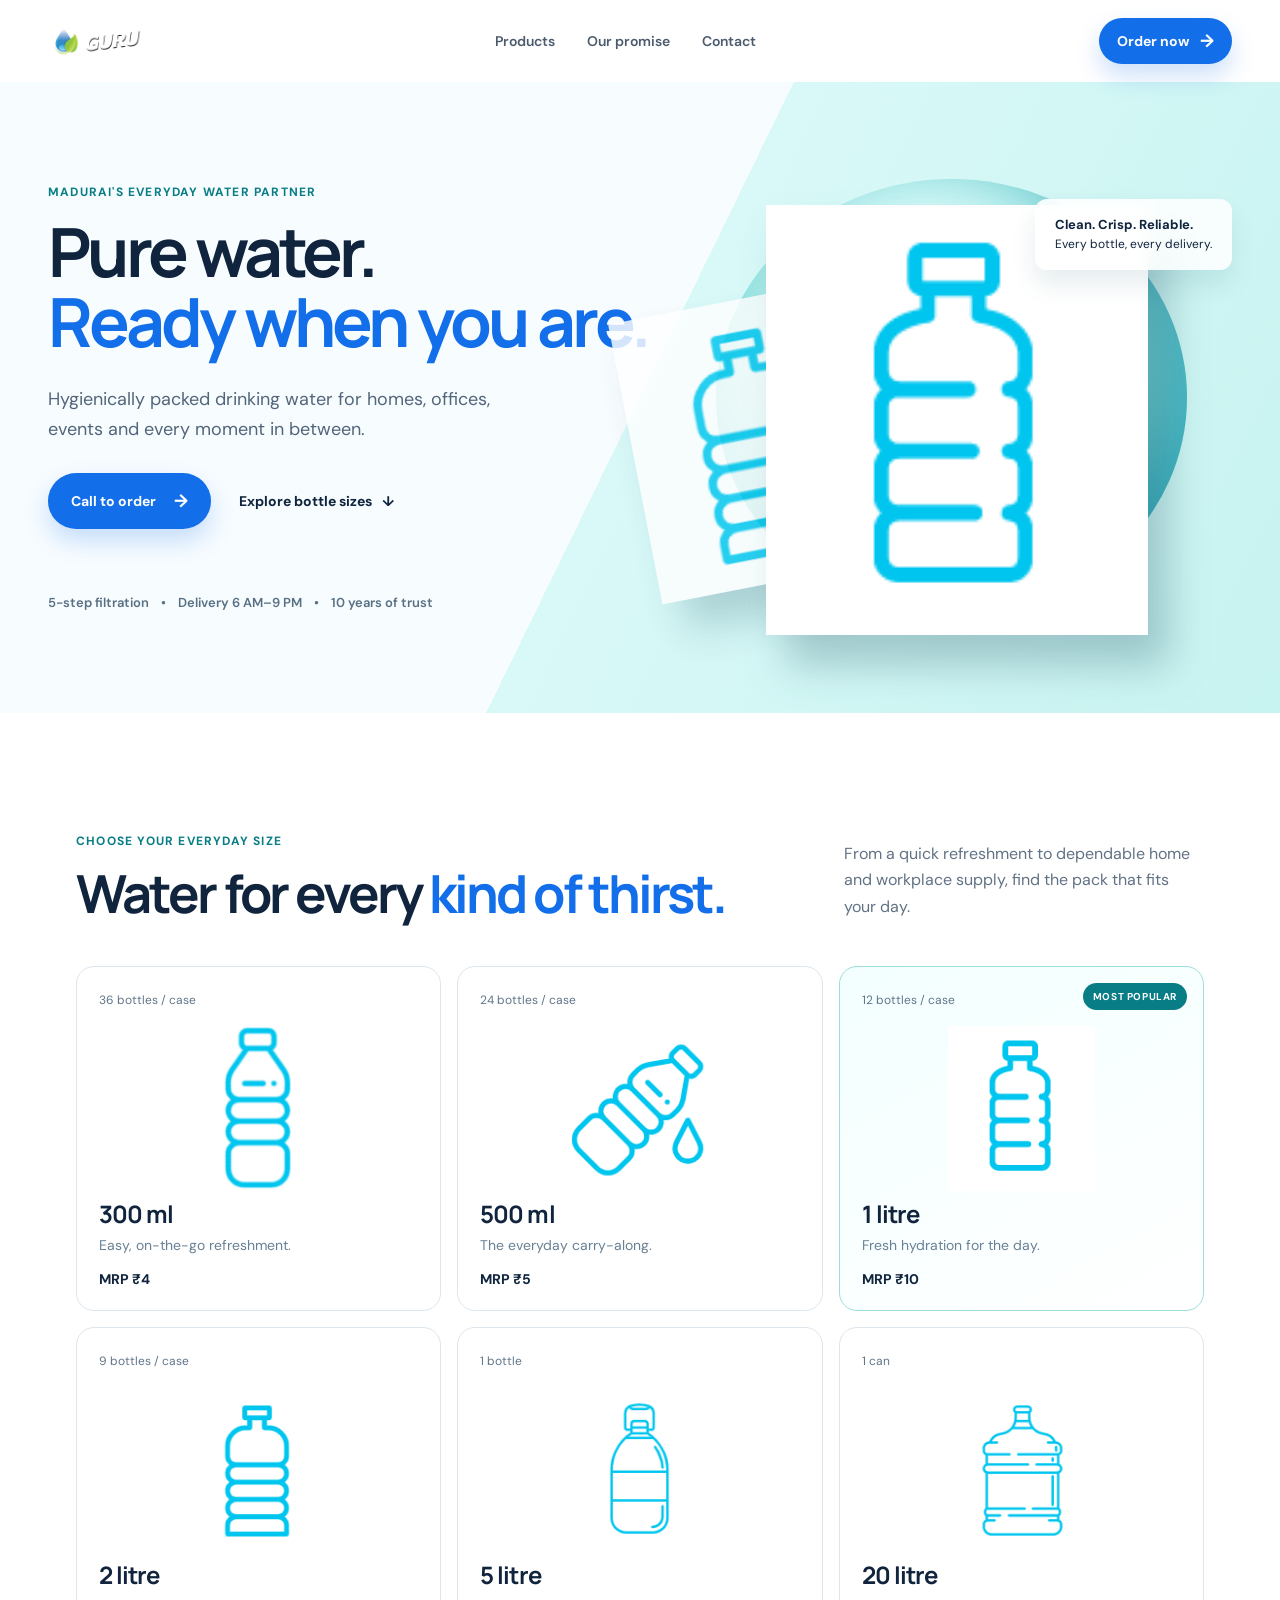
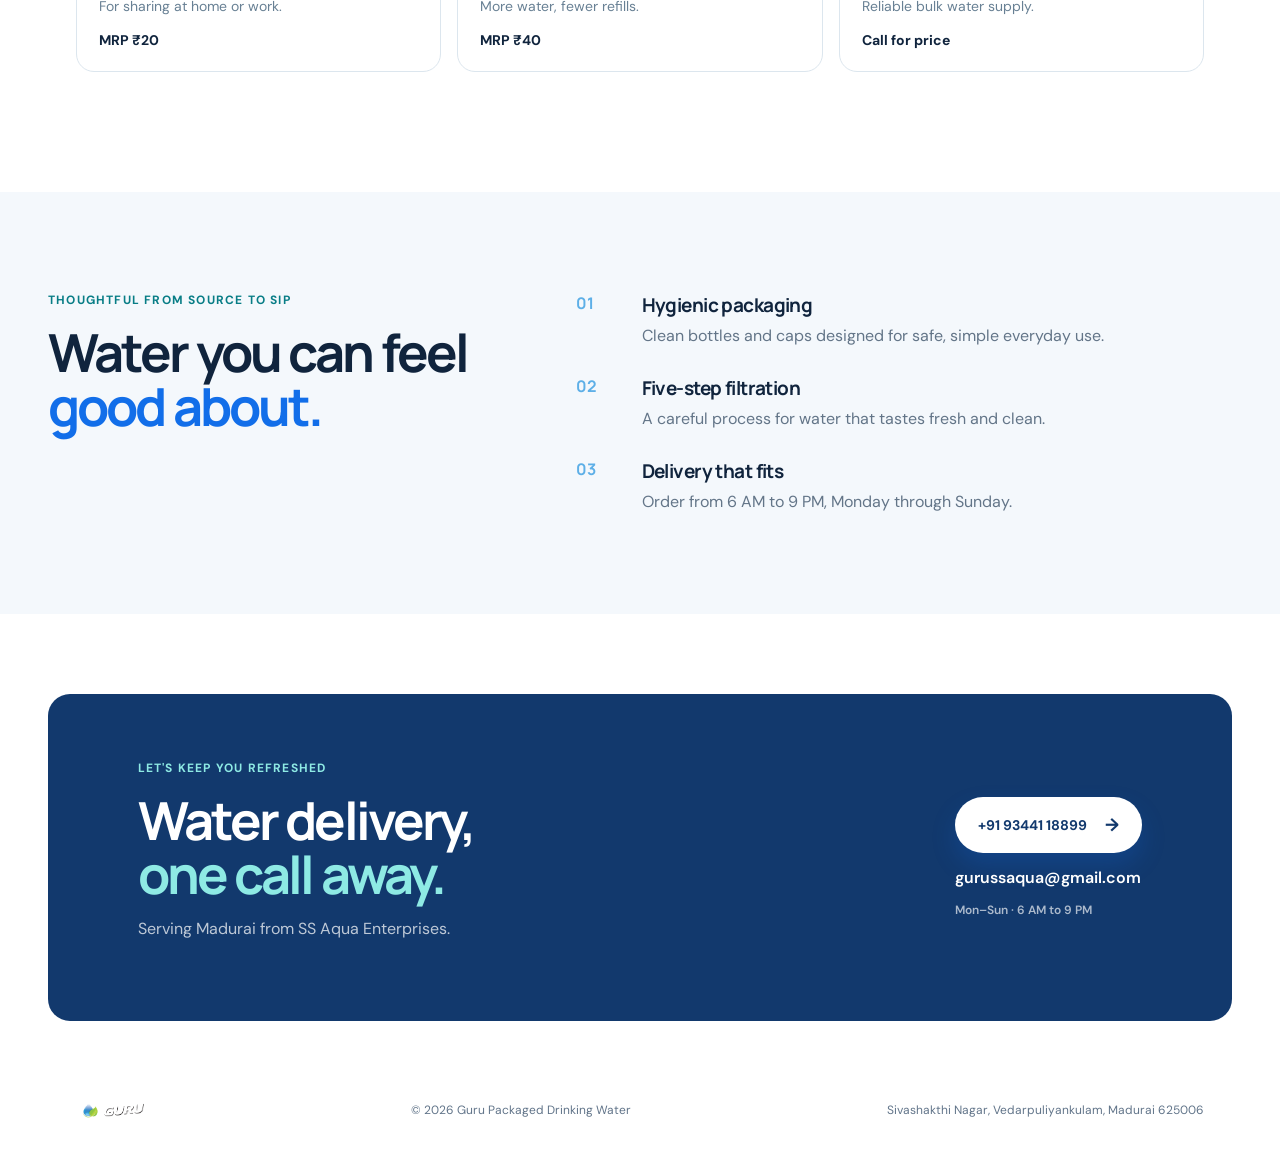
==== index.html @ 8d625230 "Build modern Guru Water landing page" ====
<!doctype html>
<html lang="en">
<head>
  <meta charset="utf-8">
  <meta name="viewport" content="width=device-width, initial-scale=1">
  <meta name="description" content="Guru Packaged Drinking Water — hygienic bottled water delivery in Madurai.">
  <title>Guru Water — Pure water, delivered</title>
  <link rel="preconnect" href="https://fonts.googleapis.com">
  <link rel="preconnect" href="https://fonts.gstatic.com" crossorigin>
  <link href="https://fonts.googleapis.com/css2?family=DM+Sans:wght@400;500;600;700&family=Manrope:wght@600;700;800&display=swap" rel="stylesheet">
  <link rel="stylesheet" href="styles.css">
</head>
<body>
  <header class="site-header">
    <a class="brand" href="#top" aria-label="Guru Water home"><img src="images/logo.png" alt="Guru Water"></a>
    <nav aria-label="Primary navigation"><a href="#products">Products</a><a href="#promise">Our promise</a><a href="#contact">Contact</a></nav>
    <a class="button button-small" href="tel:+919344118899">Order now <span>→</span></a>
  </header>

  <main id="top">
    <section class="hero">
      <div class="hero-copy">
        <p class="eyebrow">Madurai's everyday water partner</p>
        <h1>Pure water.<br><em>Ready when you are.</em></h1>
        <p class="intro">Hygienically packed drinking water for homes, offices, events and every moment in between.</p>
        <div class="actions"><a class="button" href="tel:+919344118899">Call to order <span>→</span></a><a class="text-link" href="#products">Explore bottle sizes <span>↓</span></a></div>
        <div class="proof"><span>5-step filtration</span><span>•</span><span>Delivery 6 AM–9 PM</span><span>•</span><span>10 years of trust</span></div>
      </div>
      <div class="hero-visual" aria-label="Guru packaged drinking water bottles">
        <div class="orb"></div>
        <img class="hero-bottle bottle-back" src="images/icons/bottle-2L.png" alt="">
        <img class="hero-bottle bottle-front" src="images/icons/bottle-1L.png" alt="Guru 1 litre packaged drinking water bottle">
        <p class="float-card"><strong>Clean. Crisp. Reliable.</strong><br>Every bottle, every delivery.</p>
      </div>
    </section>

    <section class="products" id="products" aria-labelledby="products-title">
      <div class="section-heading"><div><p class="eyebrow">Choose your everyday size</p><h2 id="products-title">Water for every <em>kind of thirst.</em></h2></div><p>From a quick refreshment to dependable home and workplace supply, find the pack that fits your day.</p></div>
      <div class="product-grid">
        <article class="product-card"><span>36 bottles / case</span><img src="images/icons/bottle-300ml.png" alt="300 ml bottle"><h3>300 ml</h3><p>Easy, on-the-go refreshment.</p><strong>MRP ₹4</strong></article>
        <article class="product-card"><span>24 bottles / case</span><img src="images/icons/bottle-500ml.png" alt="500 ml bottle"><h3>500 ml</h3><p>The everyday carry-along.</p><strong>MRP ₹5</strong></article>
        <article class="product-card featured"><span>12 bottles / case</span><span class="tag">Most popular</span><img src="images/icons/bottle-1L.png" alt="1 litre bottle"><h3>1 litre</h3><p>Fresh hydration for the day.</p><strong>MRP ₹10</strong></article>
        <article class="product-card"><span>9 bottles / case</span><img src="images/icons/bottle-2L.png" alt="2 litre bottle"><h3>2 litre</h3><p>For sharing at home or work.</p><strong>MRP ₹20</strong></article>
        <article class="product-card"><span>1 bottle</span><img src="images/icons/bottle-5L.png" alt="5 litre bottle"><h3>5 litre</h3><p>More water, fewer refills.</p><strong>MRP ₹40</strong></article>
        <article class="product-card"><span>1 can</span><img src="images/icons/bottle-20L.png" alt="20 litre water can"><h3>20 litre</h3><p>Reliable bulk water supply.</p><strong>Call for price</strong></article>
      </div>
    </section>

    <section class="promise" id="promise">
      <div><p class="eyebrow">Thoughtful from source to sip</p><h2>Water you can feel <em>good about.</em></h2></div>
      <div class="promise-list"><article><b>01</b><h3>Hygienic packaging</h3><p>Clean bottles and caps designed for safe, simple everyday use.</p></article><article><b>02</b><h3>Five-step filtration</h3><p>A careful process for water that tastes fresh and clean.</p></article><article><b>03</b><h3>Delivery that fits</h3><p>Order from 6 AM to 9 PM, Monday through Sunday.</p></article></div>
    </section>

    <section class="order" id="contact"><div><p class="eyebrow">Let's keep you refreshed</p><h2>Water delivery,<br><em>one call away.</em></h2><p>Serving Madurai from SS Aqua Enterprises.</p></div><div class="contact-actions"><a class="button button-light" href="tel:+919344118899">+91 93441 18899 <span>→</span></a><a href="mailto:gurussaqua@gmail.com">gurussaqua@gmail.com</a><small>Mon–Sun · 6 AM to 9 PM</small></div></section>
  </main>
  <footer><img src="images/footer-logo.png" alt="Guru Water"><p>© 2026 Guru Packaged Drinking Water</p><p>Sivashakthi Nagar, Vedarpuliyankulam, Madurai 625006</p></footer>
</body>
</html>
---- styles.css ----
:root{--ink:#10243d;--blue:#126ee9;--aqua:#cdf6f2;--mist:#f4f8fc;--line:#dce6ee}*{box-sizing:border-box}html{scroll-behavior:smooth}body{margin:0;color:var(--ink);font-family:"DM Sans",sans-serif;background:#fff}a{color:inherit;text-decoration:none}.site-header{height:82px;max-width:1240px;margin:auto;padding:0 28px;display:flex;align-items:center;justify-content:space-between}.brand img{display:block;width:104px;max-height:55px;object-fit:contain}nav{display:flex;gap:32px;font-size:14px;font-weight:600}nav a{opacity:.75}nav a:hover{opacity:1}.button{display:inline-flex;align-items:center;justify-content:center;gap:18px;border:0;border-radius:999px;padding:16px 23px;background:var(--blue);color:#fff;font-weight:700;font-size:14px;box-shadow:0 12px 24px #126ee936;transition:.2s}.button:hover{transform:translateY(-2px);box-shadow:0 16px 30px #126ee94c}.button span{font-size:18px}.button-small{padding:11px 18px;gap:11px}.hero{min-height:630px;padding:78px max(28px,calc((100vw - 1184px)/2));display:grid;grid-template-columns:1fr .9fr;align-items:center;overflow:hidden;background:linear-gradient(116deg,#f7fcff 0%,#f7fcff 50%,#d9f9f8 50%,#c7f3f0 100%)}.eyebrow{margin:0 0 17px;color:#087d86;letter-spacing:.1em;text-transform:uppercase;font-weight:700;font-size:12px}.hero h1,h2{font-family:Manrope,sans-serif;letter-spacing:-.055em;line-height:1.03;margin:0;font-size:clamp(44px,5.3vw,76px)}h1 em,h2 em{font-style:normal;color:var(--blue)}.intro{max-width:490px;margin:28px 0;color:#52657a;font-size:18px;line-height:1.65}.actions{display:flex;align-items:center;gap:28px}.text-link{font-size:14px;font-weight:700}.text-link span{margin-left:7px}.proof{margin-top:65px;display:flex;gap:12px;flex-wrap:wrap;font-size:13px;font-weight:600;color:#587083}.hero-visual{height:475px;position:relative}.orb{position:absolute;inset:4% 8%;border-radius:50%;background:radial-gradient(circle at 45% 35%,#fff 0 7%,#e6ffff 8% 25%,#86dedb 55%,#2ab8c3 100%);box-shadow:inset -35px -25px 50px #057c9d54}.hero-bottle{position:absolute;object-fit:contain;filter:drop-shadow(20px 30px 20px #0f405542)}.bottle-back{height:285px;right:62%;bottom:52px;opacity:.82;transform:rotate(-11deg)}.bottle-front{height:430px;right:15%;bottom:0}.float-card{position:absolute;right:0;top:27px;padding:16px 20px;border-radius:12px;background:#ffffffd9;backdrop-filter:blur(12px);font-size:12px;line-height:1.55;box-shadow:0 15px 25px #2465731c}.float-card strong{font-size:13px}.products{max-width:1184px;margin:auto;padding:120px 28px}.section-heading{display:flex;justify-content:space-between;align-items:end;gap:40px;margin-bottom:46px}.section-heading h2,.promise h2,.order h2{font-size:clamp(34px,4.1vw,56px)}.section-heading>p{max-width:360px;margin:0;color:#627285;line-height:1.65}.product-grid{display:grid;grid-template-columns:repeat(3,1fr);gap:16px}.product-card{min-height:345px;border:1px solid var(--line);border-radius:18px;padding:21px 22px;position:relative;overflow:hidden;background:#fff;transition:.25s}.product-card:hover{transform:translateY(-5px);box-shadow:0 18px 34px #1a537014}.product-card>span:first-child{font-size:12px;color:#60758a}.product-card img{height:165px;width:100%;object-fit:contain;display:block;margin:17px 0 6px}.product-card h3{margin:0;font:700 24px Manrope,sans-serif;letter-spacing:-.04em}.product-card p{margin:6px 0 14px;color:#688094;font-size:14px}.product-card strong{font-size:14px}.featured{border-color:#9bdeda;background:linear-gradient(150deg,#f3ffff,#fff)}.tag{position:absolute;right:16px;top:16px;background:#087d86;color:#fff;border-radius:999px;padding:7px 10px;font-size:10px;font-weight:bold;text-transform:uppercase;letter-spacing:.06em}.promise{padding:100px max(28px,calc((100vw - 1184px)/2));display:grid;grid-template-columns:.8fr 1.2fr;gap:90px;background:var(--mist)}.promise-list{display:grid;gap:26px}.promise-list article{display:grid;grid-template-columns:48px 1fr;column-gap:18px}.promise-list b{grid-row:span 2;color:#5dafe7;font:700 16px Manrope,sans-serif}.promise-list h3{margin:0 0 6px;font:700 19px Manrope,sans-serif;letter-spacing:-.03em}.promise-list p{margin:0;color:#637588;line-height:1.55}.order{margin:80px max(28px,calc((100vw - 1184px)/2));border-radius:22px;padding:66px clamp(28px,7vw,95px);display:flex;align-items:center;justify-content:space-between;gap:40px;background:#12396d;color:#fff}.order .eyebrow{color:#8eeae4}.order h2 em{color:#8eeae4}.order>div>p:not(.eyebrow){opacity:.72}.contact-actions{display:flex;align-items:flex-start;flex-direction:column;gap:14px;font-weight:600}.button-light{background:#fff;color:#12396d}.contact-actions small{opacity:.65;font-size:12px}footer{max-width:1184px;margin:0 auto;padding:0 28px 42px;display:flex;gap:30px;align-items:center;justify-content:space-between;color:#617489;font-size:12px}footer img{width:78px;max-height:40px;object-fit:contain}footer p{margin:0}@media(max-width:720px){.site-header{height:68px;padding:0 20px}nav{display:none}.button-small{padding:10px 14px;font-size:12px}.hero{min-height:auto;padding:66px 24px 40px;display:block}.hero-visual{height:340px;margin-top:35px}.bottle-front{height:320px;right:10%}.bottle-back{height:210px;right:63%;bottom:35px}.float-card{right:-6px;top:12px}.proof{margin-top:42px}.section-heading,.promise,.order{display:block}.products{padding:75px 24px}.section-heading>p{margin-top:20px}.product-grid{grid-template-columns:repeat(2,1fr);gap:10px}.product-card{min-height:275px;padding:16px}.product-card img{height:115px;margin-top:15px}.product-card h3{font-size:20px}.product-card p{font-size:12px}.promise{padding:72px 24px}.promise-list{margin-top:42px}.order{margin:45px 20px;padding:42px 28px}.contact-actions{margin-top:34px}footer{padding:0 24px 30px;display:block}footer img{margin-bottom:16px}footer p{margin-top:8px}}@media(max-width:390px){.product-grid{grid-template-columns:1fr}.product-card{min-height:240px}.product-card img{height:95px}}
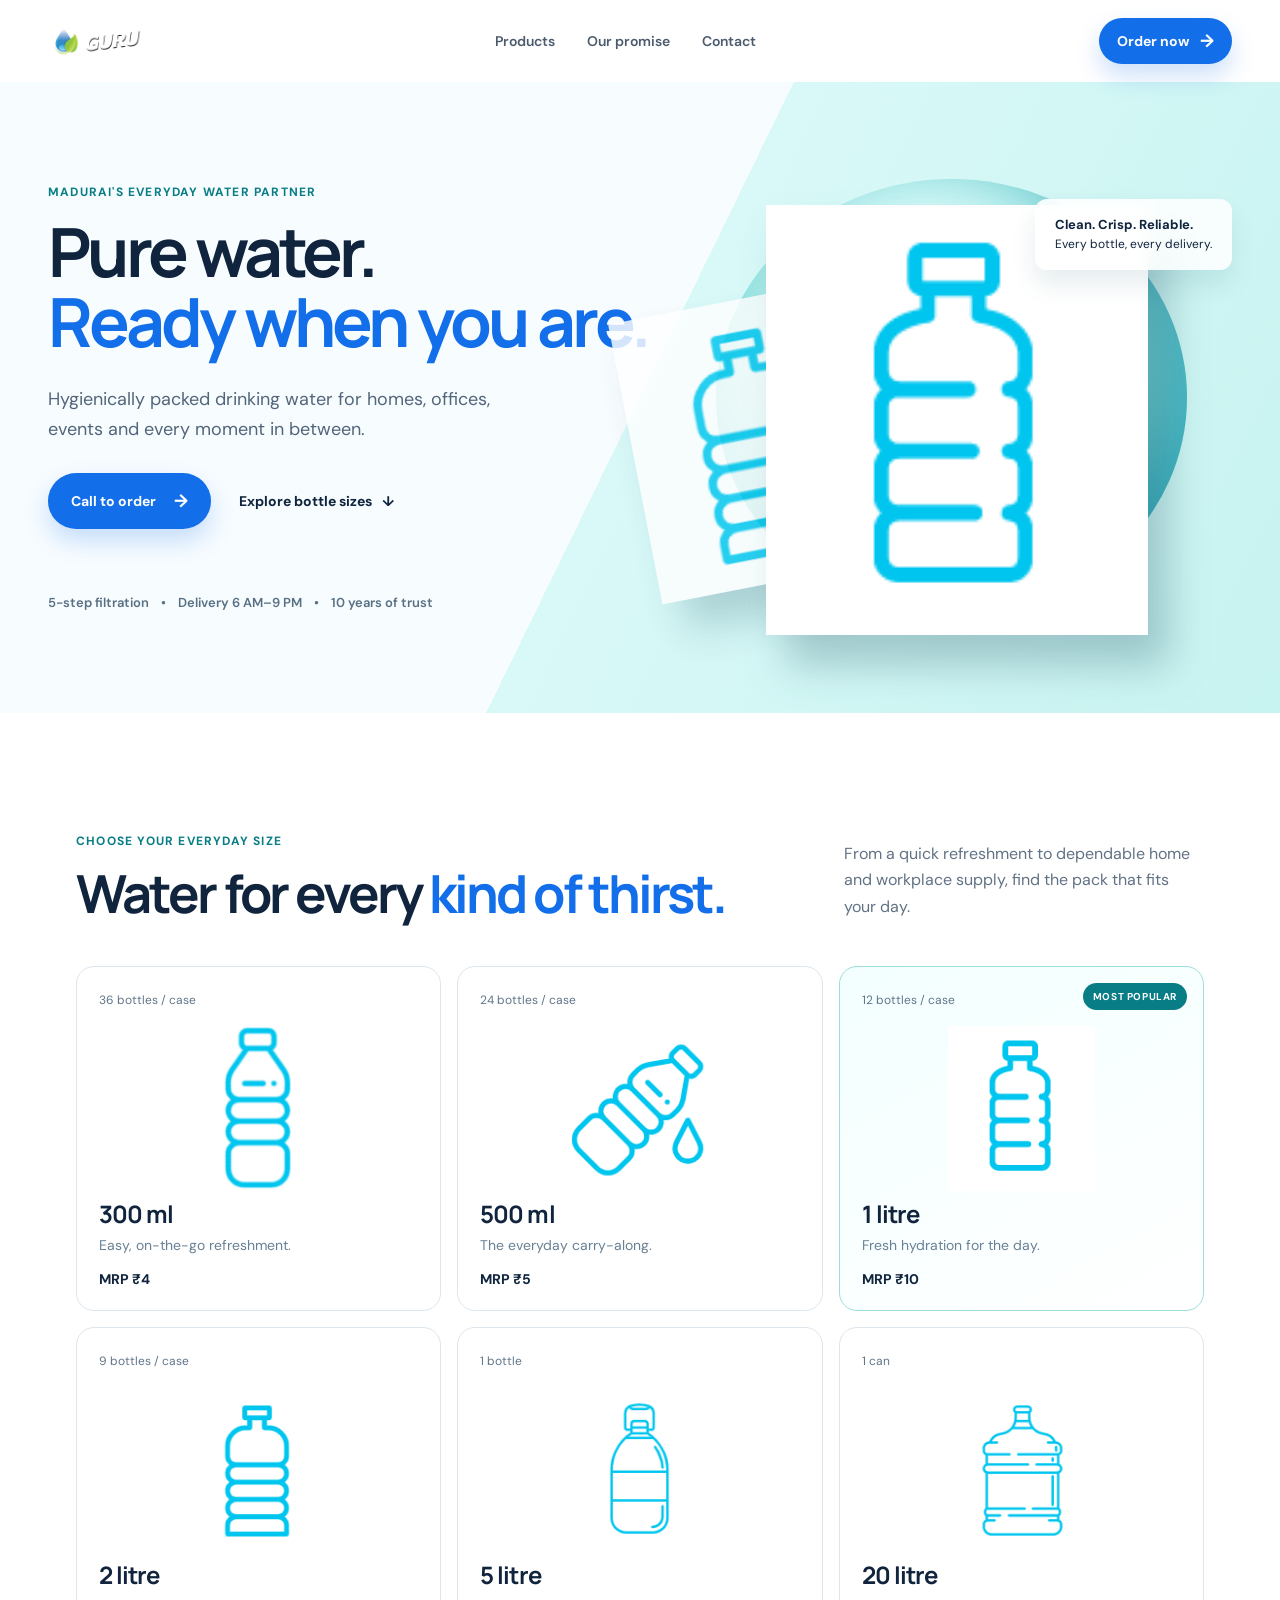
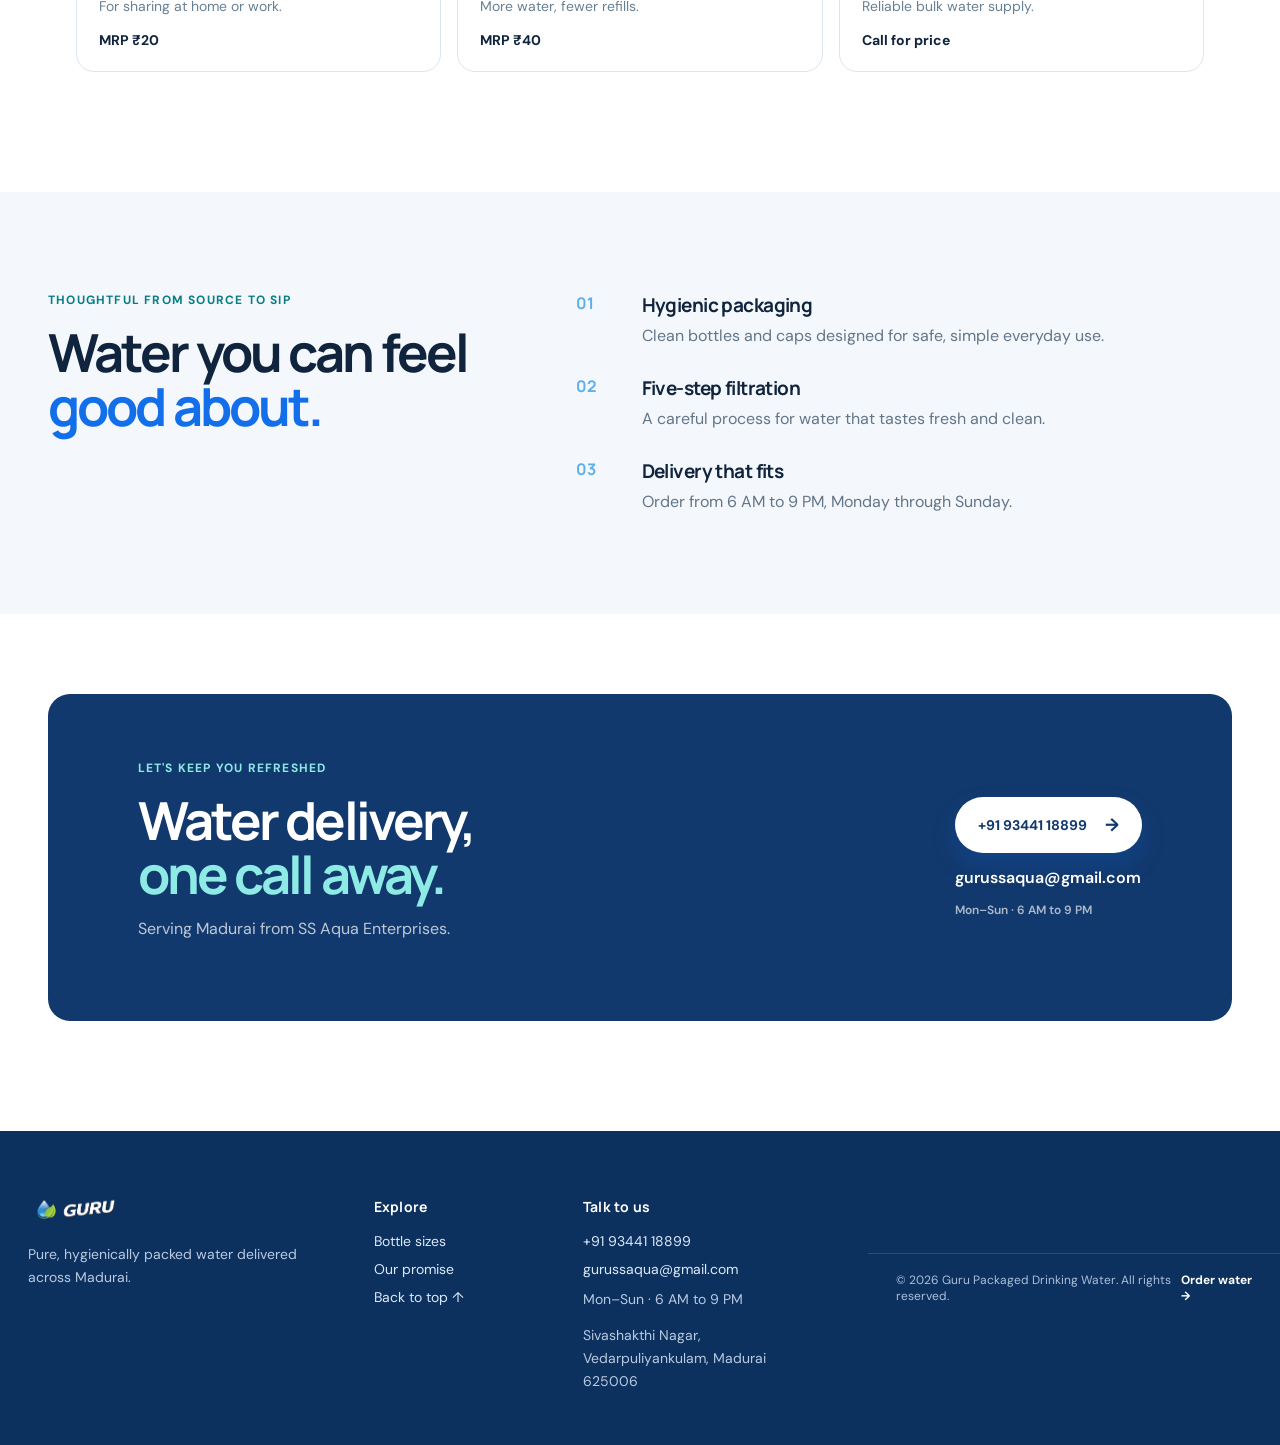
==== commit 71f734d7: "Redesign footer and add local SEO metadata" ====
--- a/index.html
+++ b/index.html
@@ -3,12 +3,20 @@
 <head>
   <meta charset="utf-8">
   <meta name="viewport" content="width=device-width, initial-scale=1">
-  <meta name="description" content="Guru Packaged Drinking Water — hygienic bottled water delivery in Madurai.">
-  <title>Guru Water — Pure water, delivered</title>
+  <meta name="description" content="Guru Packaged Drinking Water delivers hygienically packed bottled water across Madurai. Choose 300 ml to 20 litre packs for homes, offices and events.">
+  <meta name="robots" content="index,follow">
+  <meta property="og:type" content="website">
+  <meta property="og:title" content="Guru Packaged Drinking Water | Water Delivery in Madurai">
+  <meta property="og:description" content="Hygienically packed drinking water for homes, offices and events in Madurai.">
+  <title>Guru Packaged Drinking Water Delivery in Madurai</title>
   <link rel="preconnect" href="https://fonts.googleapis.com">
   <link rel="preconnect" href="https://fonts.gstatic.com" crossorigin>
   <link href="https://fonts.googleapis.com/css2?family=DM+Sans:wght@400;500;600;700&family=Manrope:wght@600;700;800&display=swap" rel="stylesheet">
   <link rel="stylesheet" href="styles.css">
+  <link rel="stylesheet" href="footer.css">
+  <script type="application/ld+json">
+  {"@context":"https://schema.org","@type":"LocalBusiness","name":"Guru Packaged Drinking Water","description":"Hygienically packed drinking water delivery for homes, offices and events in Madurai.","telephone":"+919344118899","email":"gurussaqua@gmail.com","priceRange":"₹","address":{"@type":"PostalAddress","streetAddress":"S.No: 85/3B, Plot no: 1, Sivashakthi Nagar, Vedarpuliyankulam","addressLocality":"Madurai","postalCode":"625006","addressRegion":"Tamil Nadu","addressCountry":"IN"},"openingHours":"Mo-Su 06:00-21:00","areaServed":{"@type":"City","name":"Madurai"}}
+  </script>
 </head>
 <body>
   <header class="site-header">
@@ -53,6 +61,13 @@
 
     <section class="order" id="contact"><div><p class="eyebrow">Let's keep you refreshed</p><h2>Water delivery,<br><em>one call away.</em></h2><p>Serving Madurai from SS Aqua Enterprises.</p></div><div class="contact-actions"><a class="button button-light" href="tel:+919344118899">+91 93441 18899 <span>→</span></a><a href="mailto:gurussaqua@gmail.com">gurussaqua@gmail.com</a><small>Mon–Sun · 6 AM to 9 PM</small></div></section>
   </main>
-  <footer><img src="images/footer-logo.png" alt="Guru Water"><p>© 2026 Guru Packaged Drinking Water</p><p>Sivashakthi Nagar, Vedarpuliyankulam, Madurai 625006</p></footer>
+  <footer>
+    <div class="footer-main">
+      <div class="footer-brand"><img src="images/footer-logo.png" alt="Guru Packaged Drinking Water"><p>Pure, hygienically packed water delivered across Madurai.</p></div>
+      <div class="footer-links"><h3>Explore</h3><a href="#products">Bottle sizes</a><a href="#promise">Our promise</a><a href="#top">Back to top ↑</a></div>
+      <div class="footer-contact"><h3>Talk to us</h3><a href="tel:+919344118899">+91 93441 18899</a><a href="mailto:gurussaqua@gmail.com">gurussaqua@gmail.com</a><p>Mon–Sun · 6 AM to 9 PM</p><p>Sivashakthi Nagar, Vedarpuliyankulam, Madurai 625006</p></div>
+    </div>
+    <div class="footer-bottom"><p>© 2026 Guru Packaged Drinking Water. All rights reserved.</p><a href="tel:+919344118899">Order water →</a></div>
+  </footer>
 </body>
 </html>
--- a/footer.css
+++ b/footer.css
@@ -0,0 +1 @@
+footer{max-width:none;margin:110px 0 0;padding:0;background:#0d315f;color:#fff}.footer-main{max-width:1184px;margin:auto;padding:66px 28px 52px;display:grid;grid-template-columns:1.3fr .7fr 1fr;gap:50px}.footer-brand img{width:100px;max-height:50px;object-fit:contain;margin-bottom:18px}.footer-brand p,.footer-contact p{margin:0;color:#b9cae0;line-height:1.65;font-size:14px}.footer-brand p{max-width:270px}.footer-links,.footer-contact{display:flex;flex-direction:column;align-items:flex-start;gap:10px}.footer-links h3,.footer-contact h3{margin:0 0 6px;font:700 14px Manrope,sans-serif;letter-spacing:.02em}.footer-links a,.footer-contact a{color:#dce9f8;font-size:14px}.footer-links a:hover,.footer-contact a:hover,.footer-bottom a:hover{color:#8eeae4}.footer-contact p:last-child{margin-top:3px;max-width:270px}.footer-bottom{max-width:1184px;margin:auto;padding:18px 28px;border-top:1px solid #ffffff21;display:flex;justify-content:space-between;color:#abc0da;font-size:12px}.footer-bottom p{margin:0}.footer-bottom a{color:#fff;font-weight:700}@media(max-width:720px){footer{margin-top:72px}.footer-main{padding:48px 24px 38px;grid-template-columns:1fr;gap:32px}.footer-bottom{padding:16px 24px;gap:16px;align-items:center}.footer-bottom p{max-width:200px}}
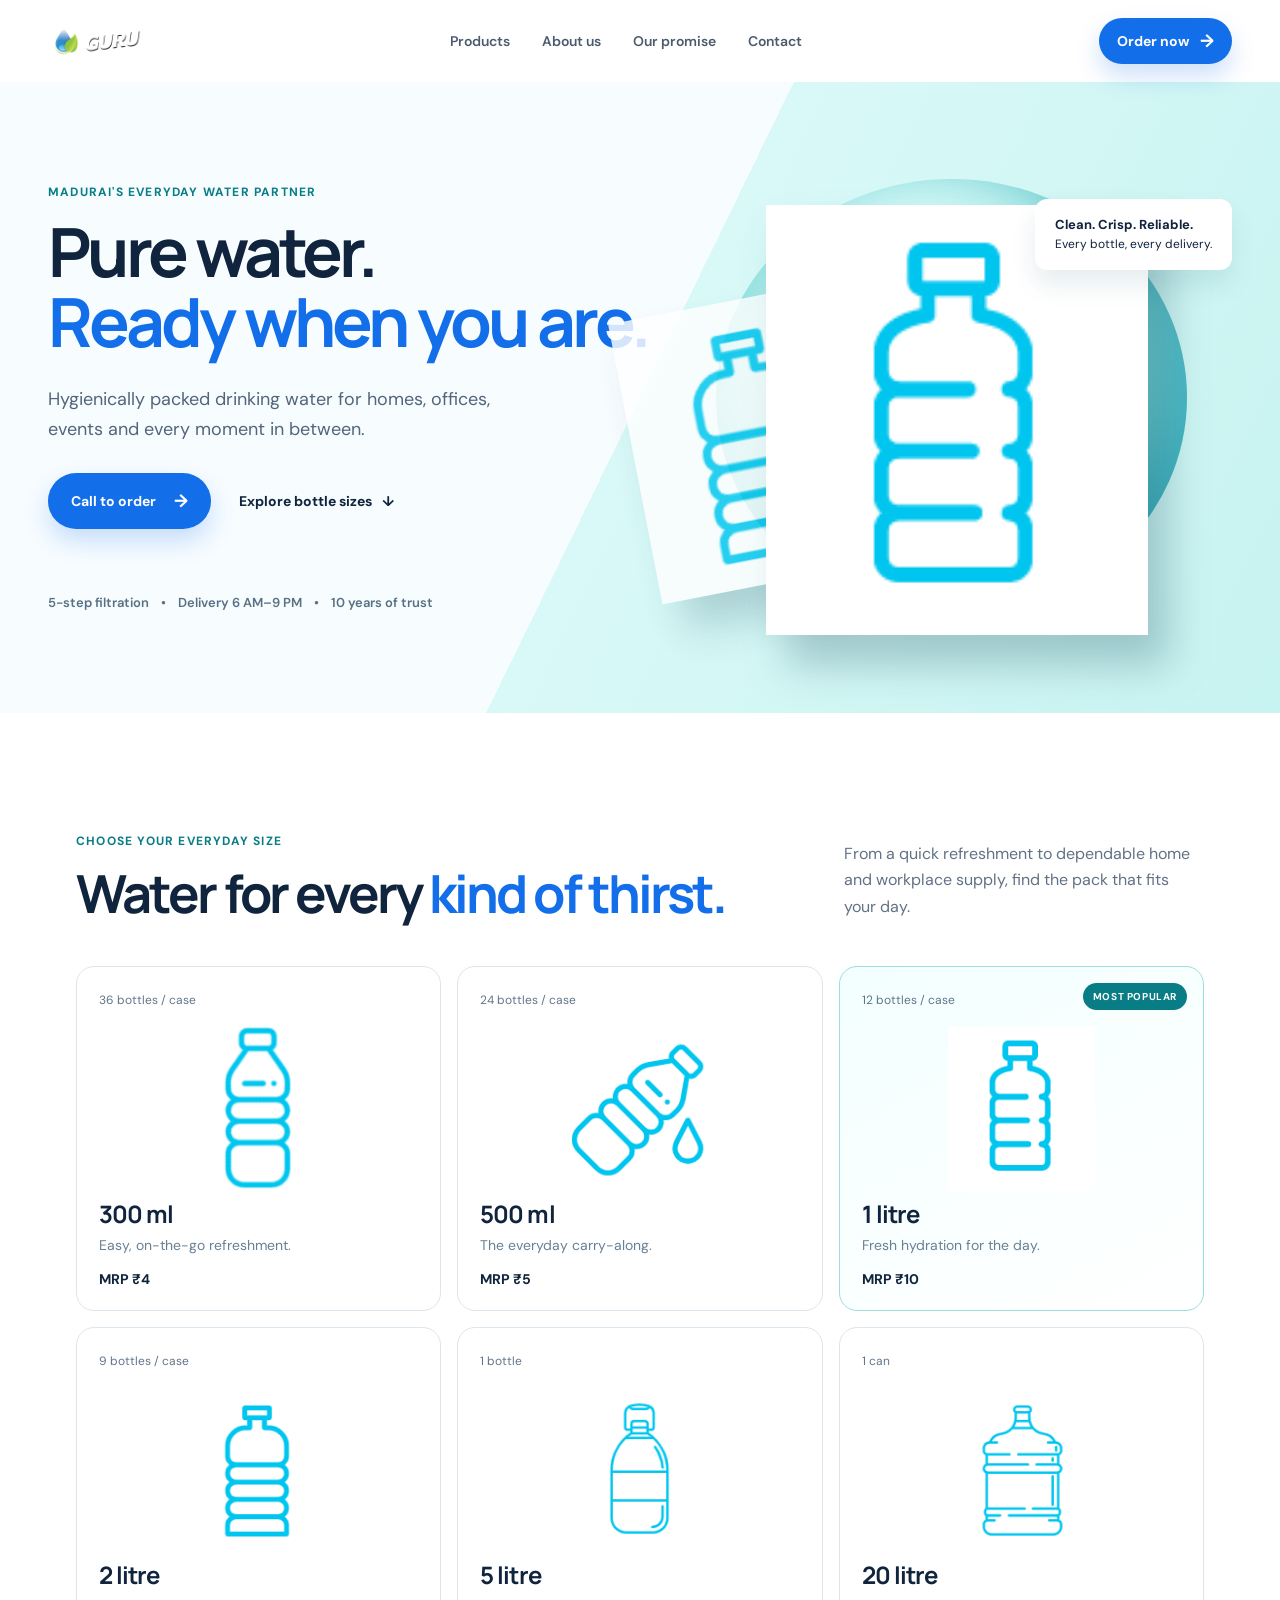
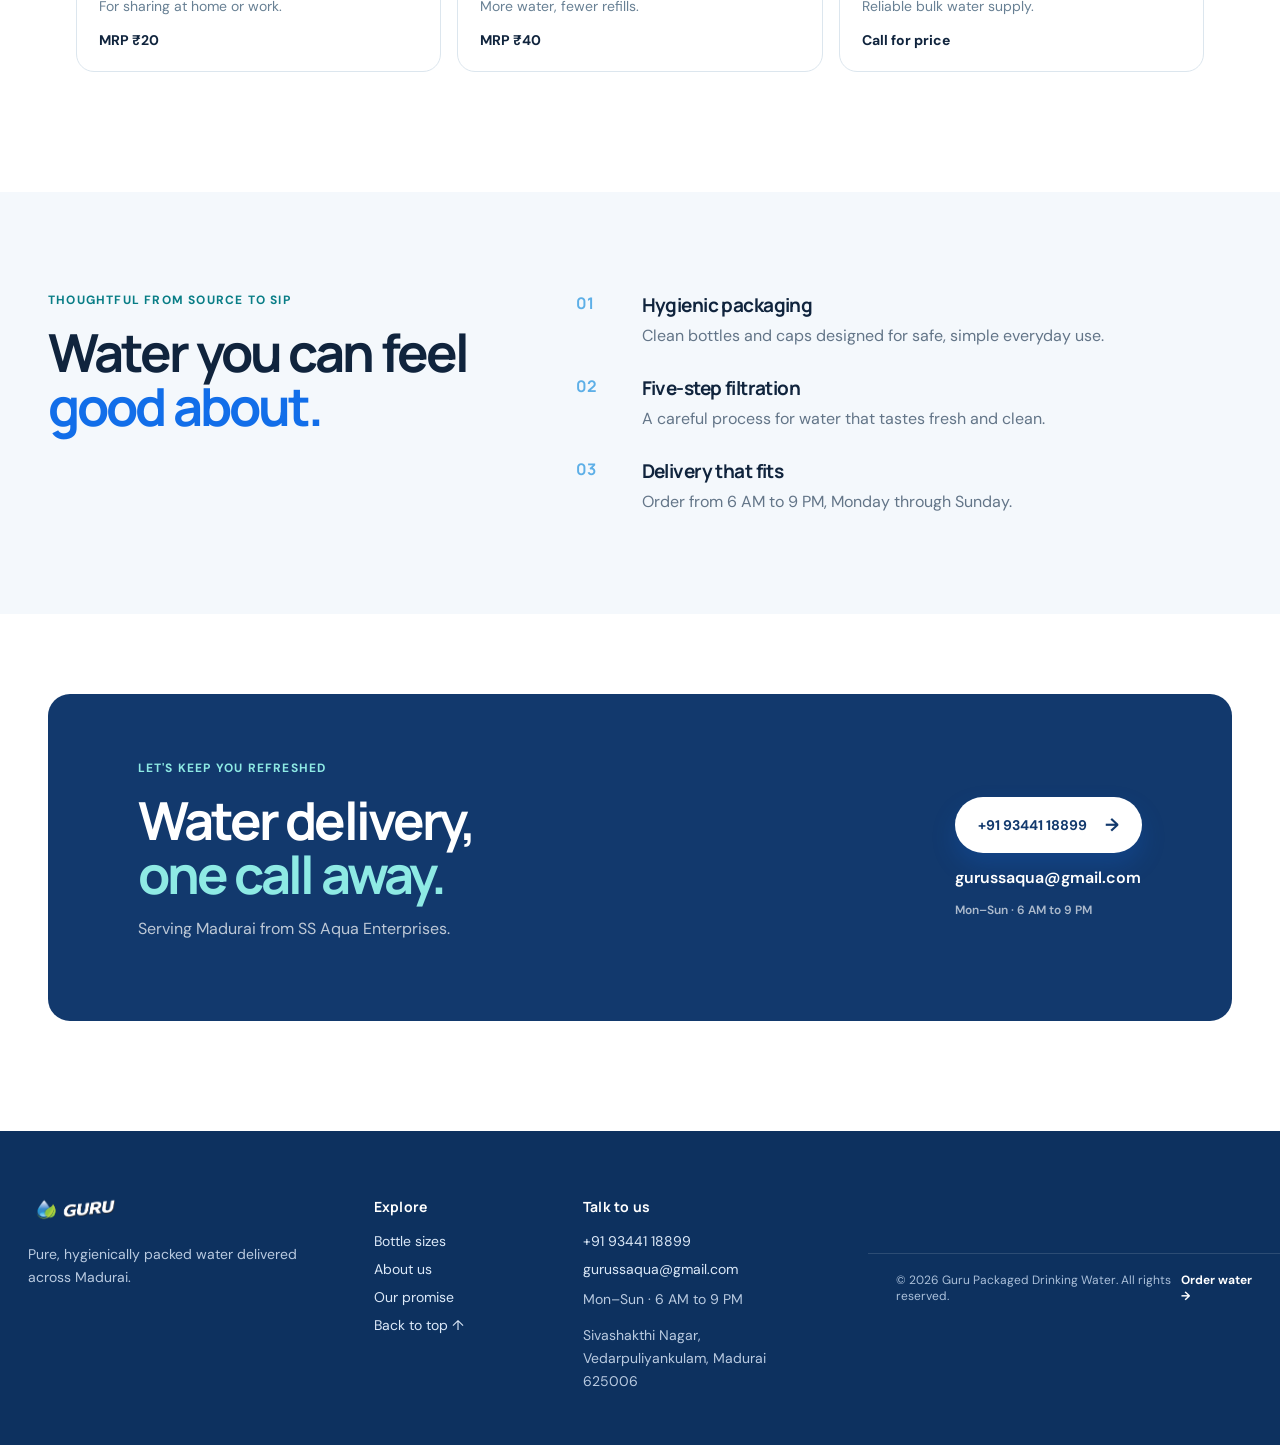
==== commit 26fdb65e: "Add reusable footer and About page" ====
--- a/index.html
+++ b/index.html
@@ -5,6 +5,7 @@
   <meta name="viewport" content="width=device-width, initial-scale=1">
   <meta name="description" content="Guru Packaged Drinking Water delivers hygienically packed bottled water across Madurai. Choose 300 ml to 20 litre packs for homes, offices and events.">
   <meta name="robots" content="index,follow">
+  <link rel="canonical" href="https://varthagan.github.io/landing-page/">
   <meta property="og:type" content="website">
   <meta property="og:title" content="Guru Packaged Drinking Water | Water Delivery in Madurai">
   <meta property="og:description" content="Hygienically packed drinking water for homes, offices and events in Madurai.">
@@ -14,6 +15,7 @@
   <link href="https://fonts.googleapis.com/css2?family=DM+Sans:wght@400;500;600;700&family=Manrope:wght@600;700;800&display=swap" rel="stylesheet">
   <link rel="stylesheet" href="styles.css">
   <link rel="stylesheet" href="footer.css">
+  <link rel="stylesheet" href="performance.css">
   <script type="application/ld+json">
   {"@context":"https://schema.org","@type":"LocalBusiness","name":"Guru Packaged Drinking Water","description":"Hygienically packed drinking water delivery for homes, offices and events in Madurai.","telephone":"+919344118899","email":"gurussaqua@gmail.com","priceRange":"₹","address":{"@type":"PostalAddress","streetAddress":"S.No: 85/3B, Plot no: 1, Sivashakthi Nagar, Vedarpuliyankulam","addressLocality":"Madurai","postalCode":"625006","addressRegion":"Tamil Nadu","addressCountry":"IN"},"openingHours":"Mo-Su 06:00-21:00","areaServed":{"@type":"City","name":"Madurai"}}
   </script>
@@ -21,7 +23,7 @@
 <body>
   <header class="site-header">
     <a class="brand" href="#top" aria-label="Guru Water home"><img src="images/logo.png" alt="Guru Water"></a>
-    <nav aria-label="Primary navigation"><a href="#products">Products</a><a href="#promise">Our promise</a><a href="#contact">Contact</a></nav>
+    <nav aria-label="Primary navigation"><a href="#products">Products</a><a href="about.html">About us</a><a href="#promise">Our promise</a><a href="#contact">Contact</a></nav>
     <a class="button button-small" href="tel:+919344118899">Order now <span>→</span></a>
   </header>
 
@@ -61,13 +63,7 @@
 
     <section class="order" id="contact"><div><p class="eyebrow">Let's keep you refreshed</p><h2>Water delivery,<br><em>one call away.</em></h2><p>Serving Madurai from SS Aqua Enterprises.</p></div><div class="contact-actions"><a class="button button-light" href="tel:+919344118899">+91 93441 18899 <span>→</span></a><a href="mailto:gurussaqua@gmail.com">gurussaqua@gmail.com</a><small>Mon–Sun · 6 AM to 9 PM</small></div></section>
   </main>
-  <footer>
-    <div class="footer-main">
-      <div class="footer-brand"><img src="images/footer-logo.png" alt="Guru Packaged Drinking Water"><p>Pure, hygienically packed water delivered across Madurai.</p></div>
-      <div class="footer-links"><h3>Explore</h3><a href="#products">Bottle sizes</a><a href="#promise">Our promise</a><a href="#top">Back to top ↑</a></div>
-      <div class="footer-contact"><h3>Talk to us</h3><a href="tel:+919344118899">+91 93441 18899</a><a href="mailto:gurussaqua@gmail.com">gurussaqua@gmail.com</a><p>Mon–Sun · 6 AM to 9 PM</p><p>Sivashakthi Nagar, Vedarpuliyankulam, Madurai 625006</p></div>
-    </div>
-    <div class="footer-bottom"><p>© 2026 Guru Packaged Drinking Water. All rights reserved.</p><a href="tel:+919344118899">Order water →</a></div>
-  </footer>
+  <footer id="site-footer"></footer>
+  <script src="footer.js"></script>
 </body>
 </html>
--- a/performance.css
+++ b/performance.css
@@ -0,0 +1 @@
+.float-card{background:#fff;backdrop-filter:none}
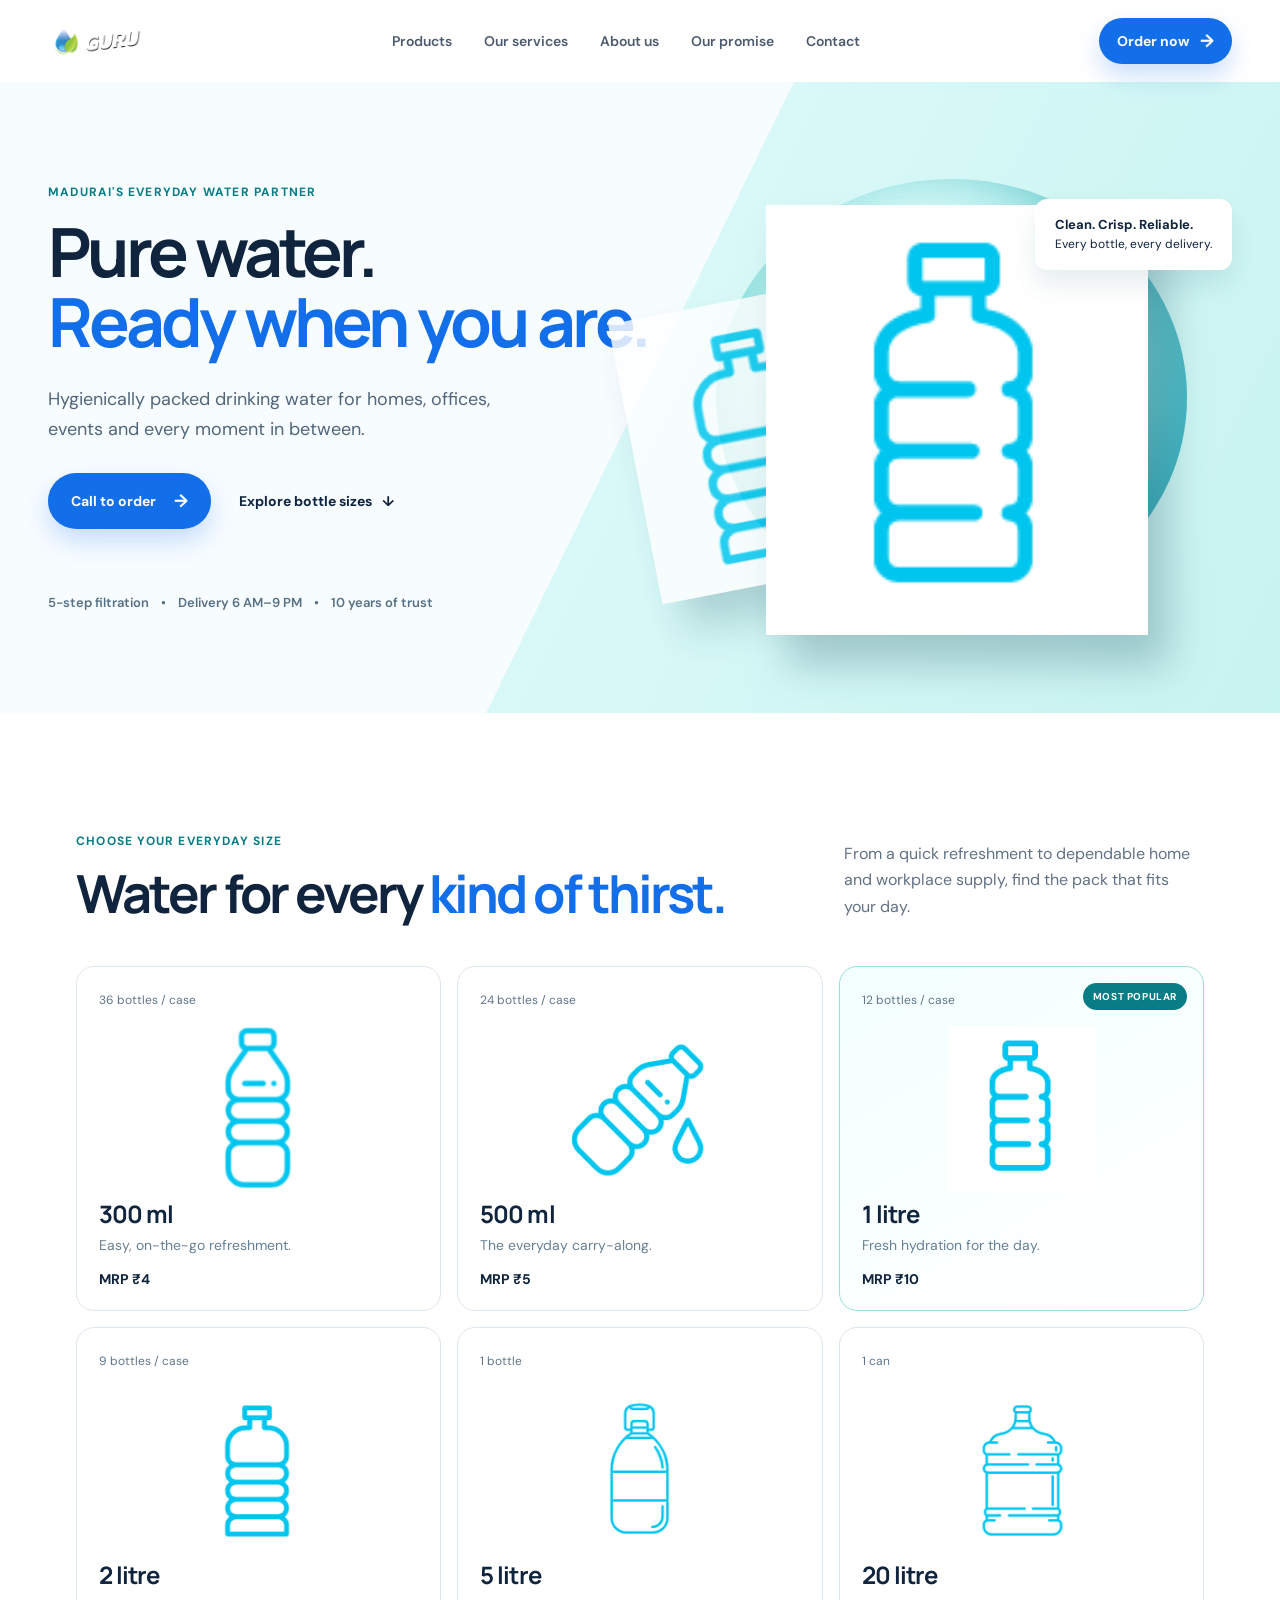
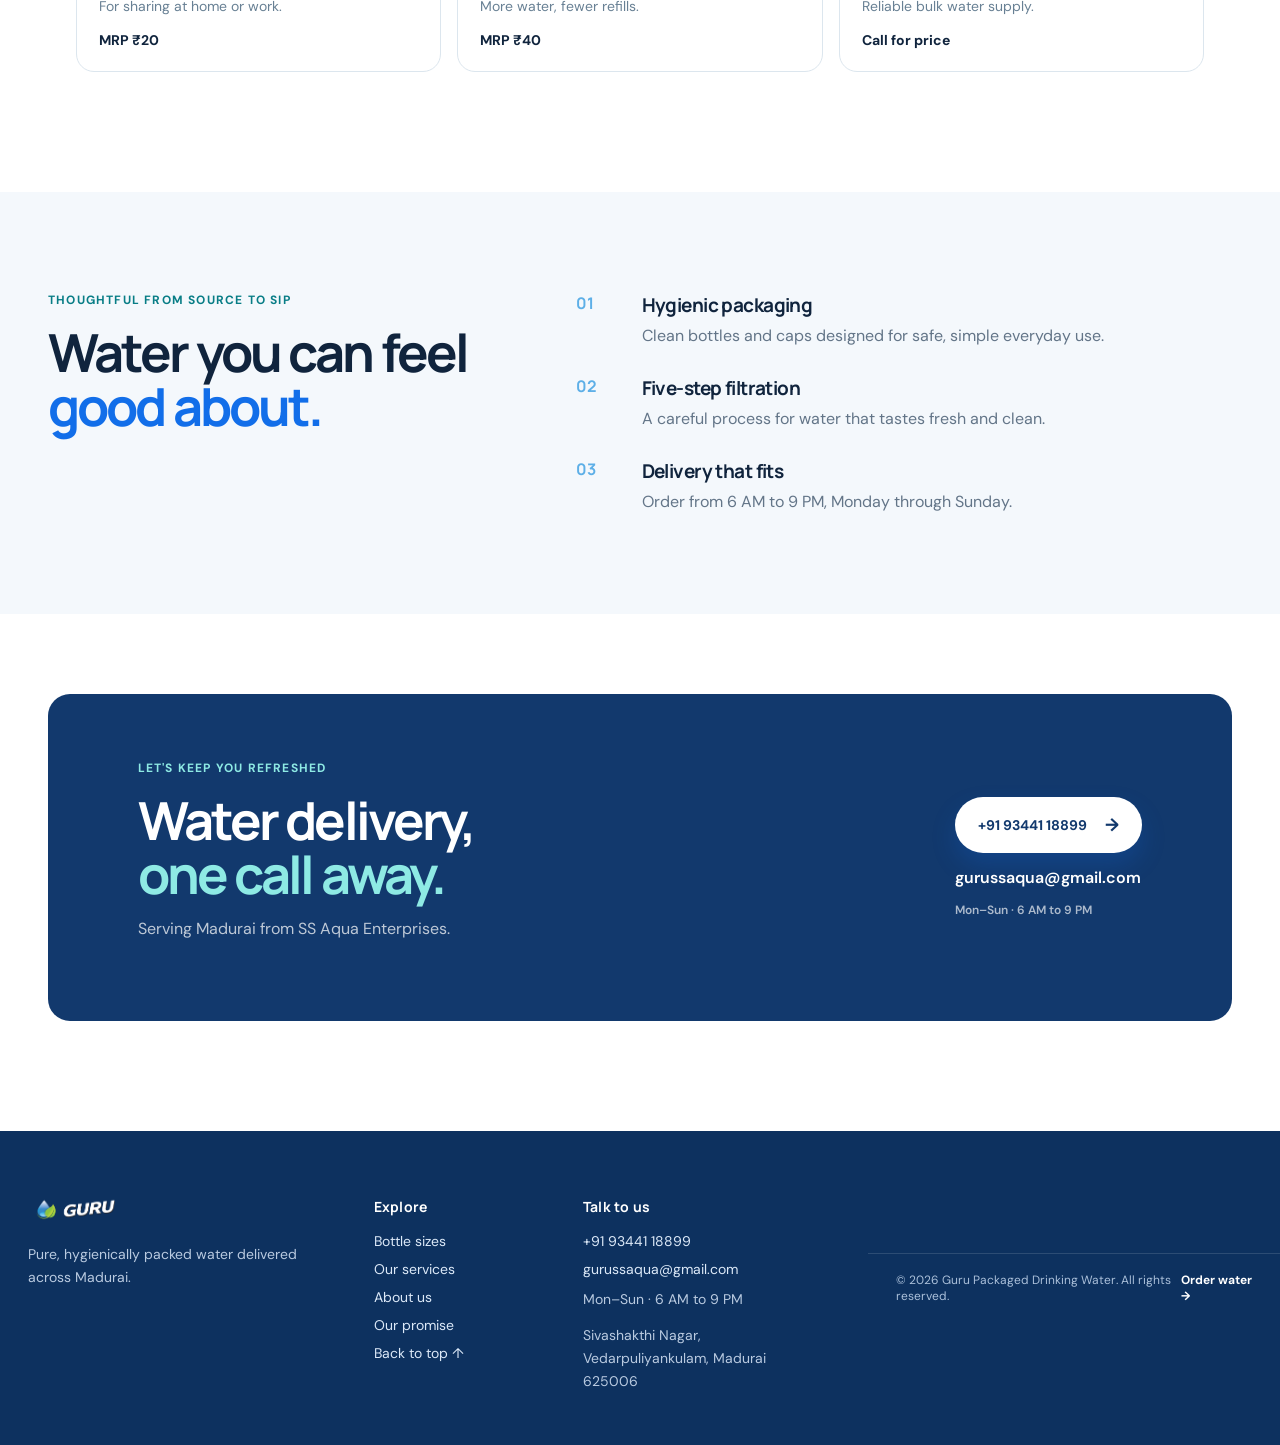
==== commit c0a8bac1: "Add services and customer logo images" ====
--- a/index.html
+++ b/index.html
@@ -23,7 +23,7 @@
 <body>
   <header class="site-header">
     <a class="brand" href="#top" aria-label="Guru Water home"><img src="images/logo.png" alt="Guru Water"></a>
-    <nav aria-label="Primary navigation"><a href="#products">Products</a><a href="about.html">About us</a><a href="#promise">Our promise</a><a href="#contact">Contact</a></nav>
+    <nav aria-label="Primary navigation"><a href="#products">Products</a><a href="service.html">Our services</a><a href="about.html">About us</a><a href="#promise">Our promise</a><a href="#contact">Contact</a></nav>
     <a class="button button-small" href="tel:+919344118899">Order now <span>→</span></a>
   </header>
 
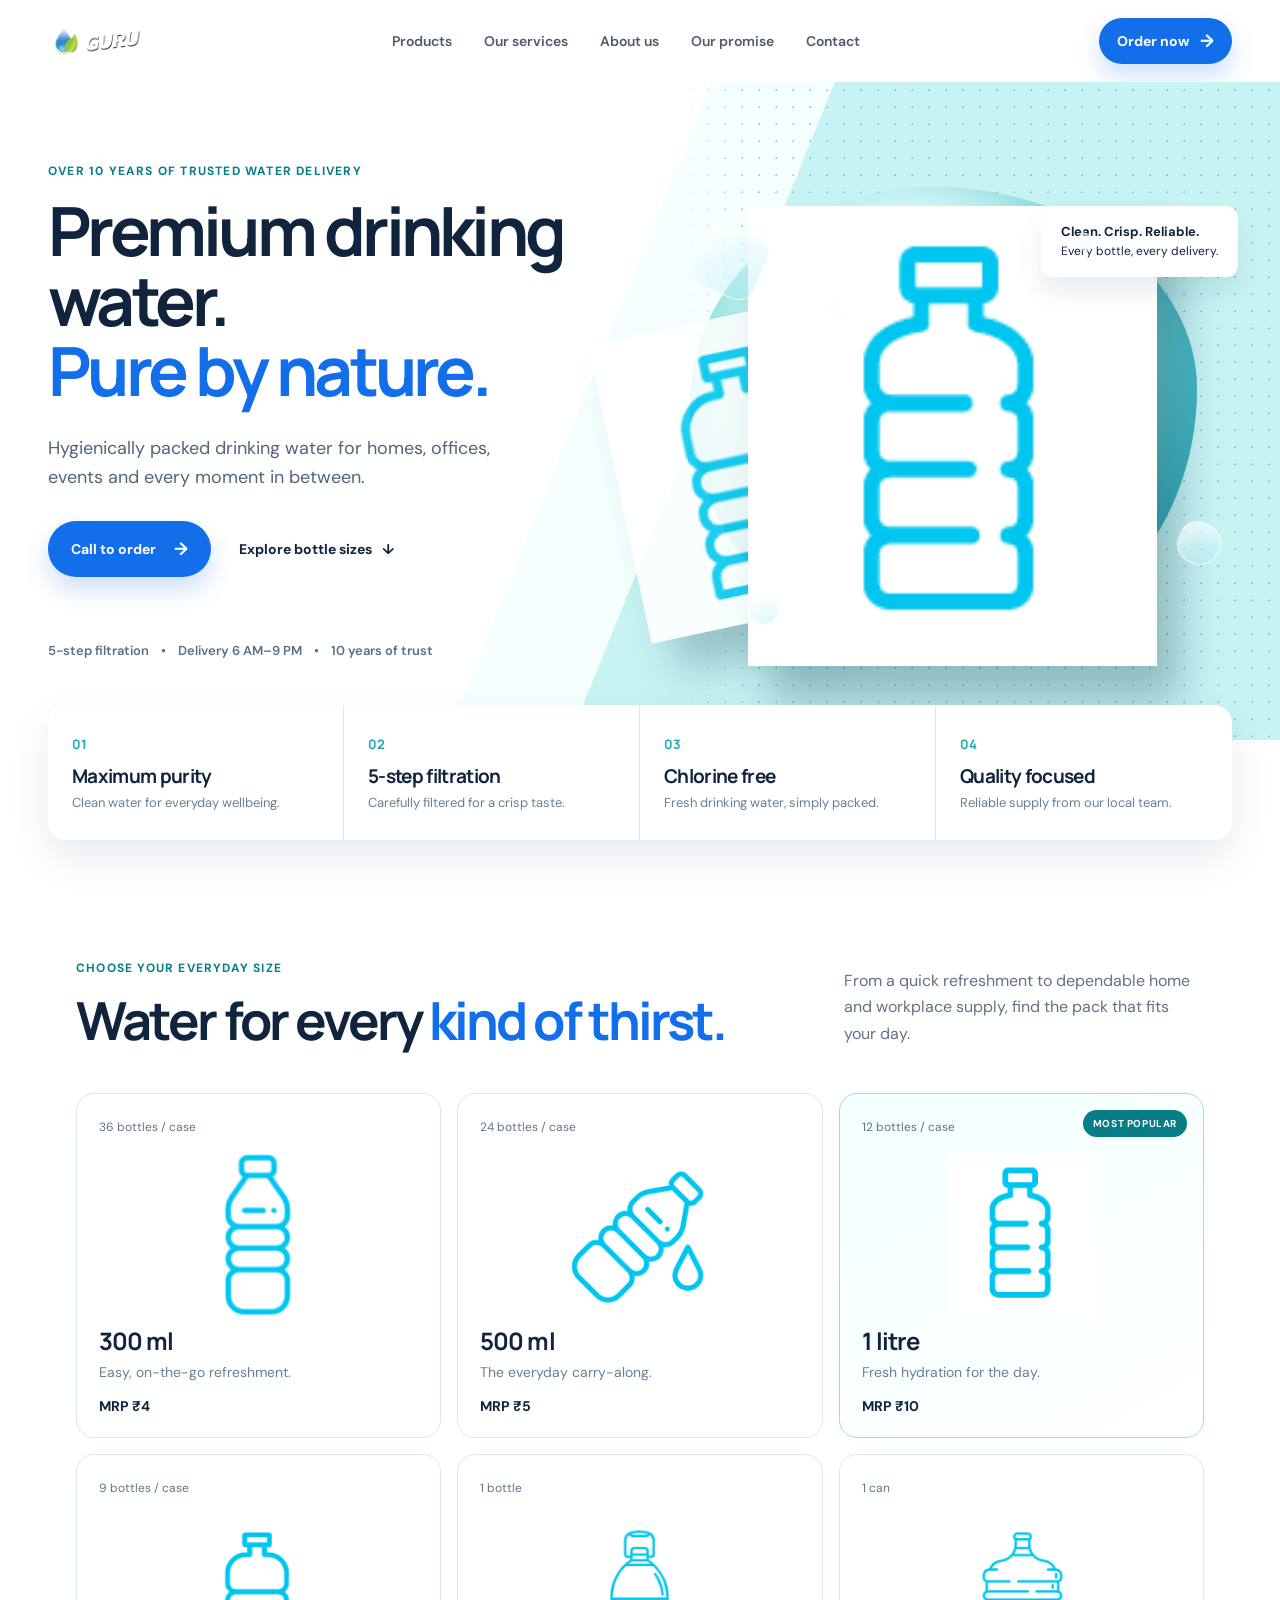
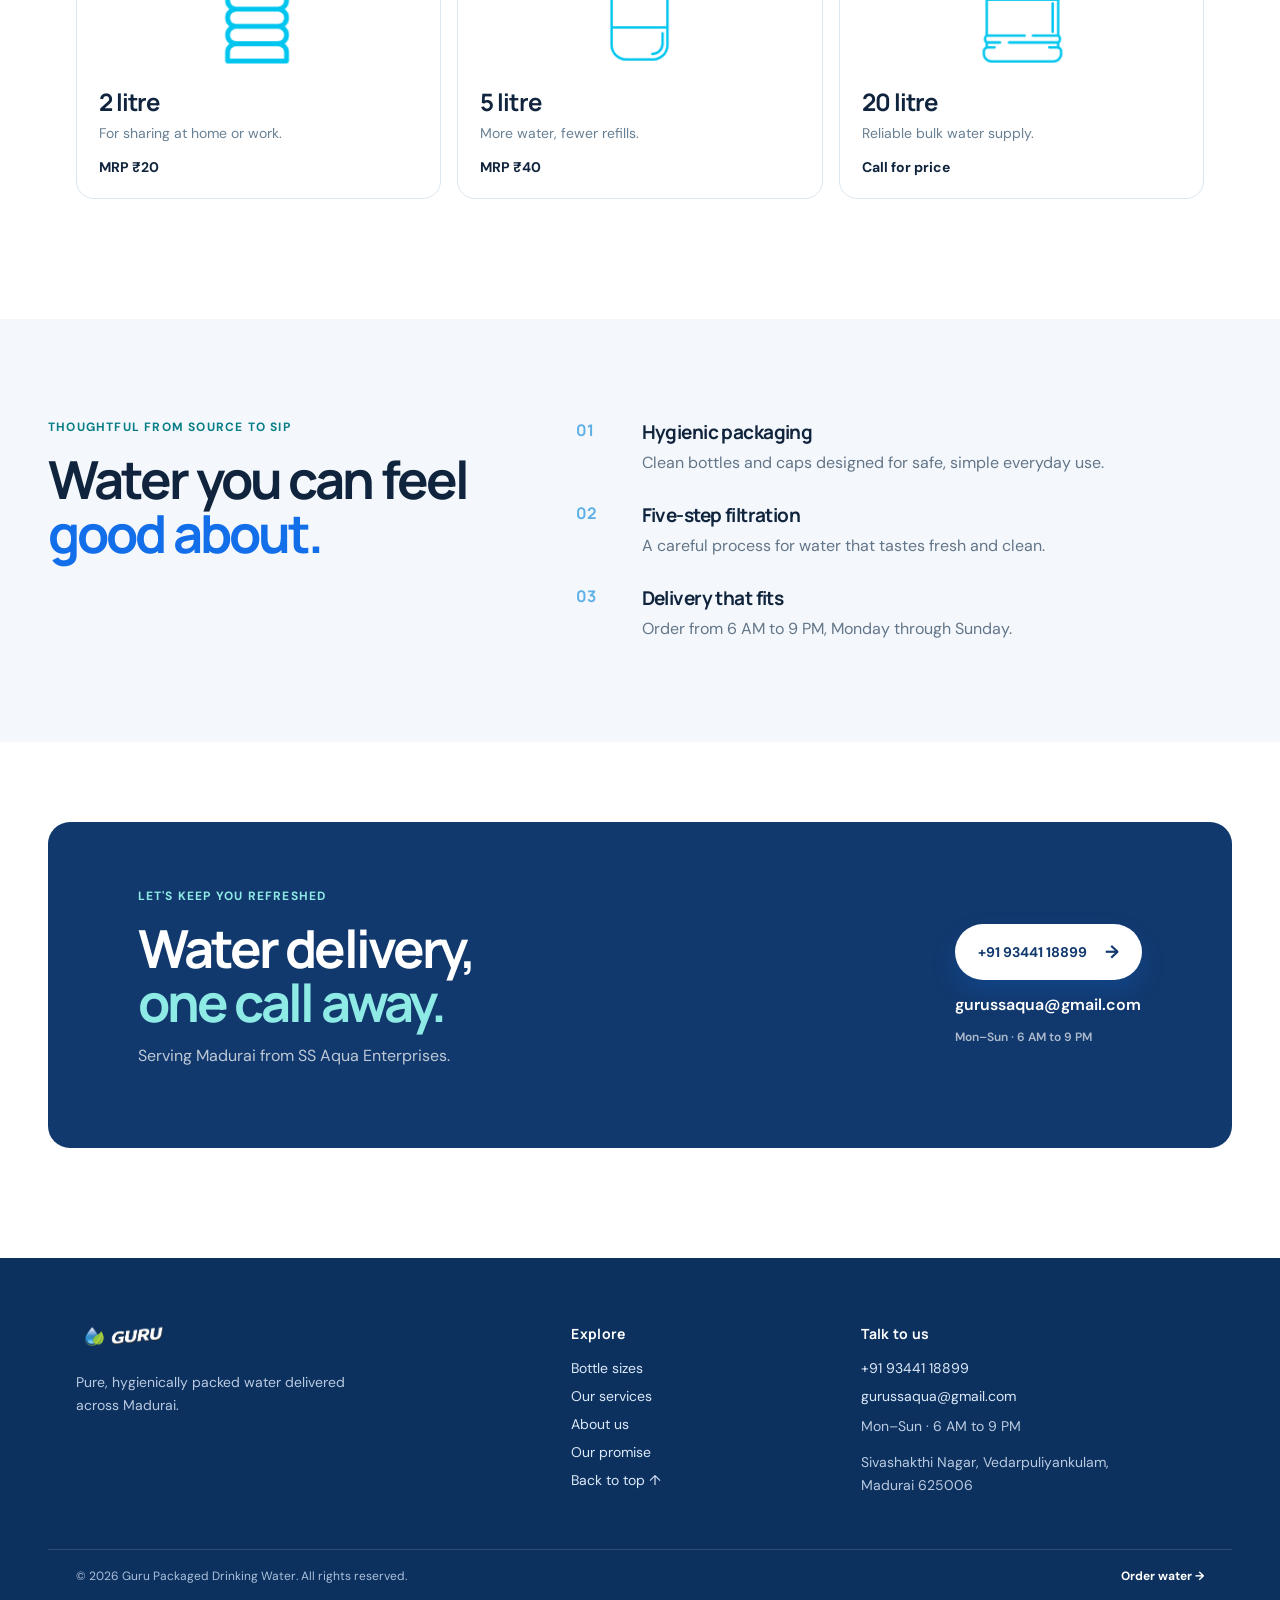
==== commit 106bfd8a: "Restore animated home page character" ====
--- a/index.html
+++ b/index.html
@@ -29,19 +29,28 @@
 
   <main id="top">
     <section class="hero">
+      <div class="hero-pattern" aria-hidden="true"></div>
       <div class="hero-copy">
-        <p class="eyebrow">Madurai's everyday water partner</p>
-        <h1>Pure water.<br><em>Ready when you are.</em></h1>
+        <p class="eyebrow">Over 10 years of trusted water delivery</p>
+        <h1>Premium drinking water.<br><em>Pure by nature.</em></h1>
         <p class="intro">Hygienically packed drinking water for homes, offices, events and every moment in between.</p>
         <div class="actions"><a class="button" href="tel:+919344118899">Call to order <span>→</span></a><a class="text-link" href="#products">Explore bottle sizes <span>↓</span></a></div>
         <div class="proof"><span>5-step filtration</span><span>•</span><span>Delivery 6 AM–9 PM</span><span>•</span><span>10 years of trust</span></div>
       </div>
       <div class="hero-visual" aria-label="Guru packaged drinking water bottles">
-        <div class="orb"></div>
+        <div class="ice ice-one"></div><div class="ice ice-two"></div><div class="ice ice-three"></div>
+        <div class="orb"></div><div class="bubble bubble-one"></div><div class="bubble bubble-two"></div>
         <img class="hero-bottle bottle-back" src="images/icons/bottle-2L.png" alt="">
         <img class="hero-bottle bottle-front" src="images/icons/bottle-1L.png" alt="Guru 1 litre packaged drinking water bottle">
         <p class="float-card"><strong>Clean. Crisp. Reliable.</strong><br>Every bottle, every delivery.</p>
       </div>
+    </section>
+
+    <section class="feature-strip" aria-label="Guru water benefits">
+      <article><b>01</b><h2>Maximum purity</h2><p>Clean water for everyday wellbeing.</p></article>
+      <article><b>02</b><h2>5-step filtration</h2><p>Carefully filtered for a crisp taste.</p></article>
+      <article><b>03</b><h2>Chlorine free</h2><p>Fresh drinking water, simply packed.</p></article>
+      <article><b>04</b><h2>Quality focused</h2><p>Reliable supply from our local team.</p></article>
     </section>
 
     <section class="products" id="products" aria-labelledby="products-title">
--- a/styles.css
+++ b/styles.css
@@ -1 +1 @@
-:root{--ink:#10243d;--blue:#126ee9;--aqua:#cdf6f2;--mist:#f4f8fc;--line:#dce6ee}*{box-sizing:border-box}html{scroll-behavior:smooth}body{margin:0;color:var(--ink);font-family:"DM Sans",sans-serif;background:#fff}a{color:inherit;text-decoration:none}.site-header{height:82px;max-width:1240px;margin:auto;padding:0 28px;display:flex;align-items:center;justify-content:space-between}.brand img{display:block;width:104px;max-height:55px;object-fit:contain}nav{display:flex;gap:32px;font-size:14px;font-weight:600}nav a{opacity:.75}nav a:hover{opacity:1}.button{display:inline-flex;align-items:center;justify-content:center;gap:18px;border:0;border-radius:999px;padding:16px 23px;background:var(--blue);color:#fff;font-weight:700;font-size:14px;box-shadow:0 12px 24px #126ee936;transition:.2s}.button:hover{transform:translateY(-2px);box-shadow:0 16px 30px #126ee94c}.button span{font-size:18px}.button-small{padding:11px 18px;gap:11px}.hero{min-height:630px;padding:78px max(28px,calc((100vw - 1184px)/2));display:grid;grid-template-columns:1fr .9fr;align-items:center;overflow:hidden;background:linear-gradient(116deg,#f7fcff 0%,#f7fcff 50%,#d9f9f8 50%,#c7f3f0 100%)}.eyebrow{margin:0 0 17px;color:#087d86;letter-spacing:.1em;text-transform:uppercase;font-weight:700;font-size:12px}.hero h1,h2{font-family:Manrope,sans-serif;letter-spacing:-.055em;line-height:1.03;margin:0;font-size:clamp(44px,5.3vw,76px)}h1 em,h2 em{font-style:normal;color:var(--blue)}.intro{max-width:490px;margin:28px 0;color:#52657a;font-size:18px;line-height:1.65}.actions{display:flex;align-items:center;gap:28px}.text-link{font-size:14px;font-weight:700}.text-link span{margin-left:7px}.proof{margin-top:65px;display:flex;gap:12px;flex-wrap:wrap;font-size:13px;font-weight:600;color:#587083}.hero-visual{height:475px;position:relative}.orb{position:absolute;inset:4% 8%;border-radius:50%;background:radial-gradient(circle at 45% 35%,#fff 0 7%,#e6ffff 8% 25%,#86dedb 55%,#2ab8c3 100%);box-shadow:inset -35px -25px 50px #057c9d54}.hero-bottle{position:absolute;object-fit:contain;filter:drop-shadow(20px 30px 20px #0f405542)}.bottle-back{height:285px;right:62%;bottom:52px;opacity:.82;transform:rotate(-11deg)}.bottle-front{height:430px;right:15%;bottom:0}.float-card{position:absolute;right:0;top:27px;padding:16px 20px;border-radius:12px;background:#ffffffd9;backdrop-filter:blur(12px);font-size:12px;line-height:1.55;box-shadow:0 15px 25px #2465731c}.float-card strong{font-size:13px}.products{max-width:1184px;margin:auto;padding:120px 28px}.section-heading{display:flex;justify-content:space-between;align-items:end;gap:40px;margin-bottom:46px}.section-heading h2,.promise h2,.order h2{font-size:clamp(34px,4.1vw,56px)}.section-heading>p{max-width:360px;margin:0;color:#627285;line-height:1.65}.product-grid{display:grid;grid-template-columns:repeat(3,1fr);gap:16px}.product-card{min-height:345px;border:1px solid var(--line);border-radius:18px;padding:21px 22px;position:relative;overflow:hidden;background:#fff;transition:.25s}.product-card:hover{transform:translateY(-5px);box-shadow:0 18px 34px #1a537014}.product-card>span:first-child{font-size:12px;color:#60758a}.product-card img{height:165px;width:100%;object-fit:contain;display:block;margin:17px 0 6px}.product-card h3{margin:0;font:700 24px Manrope,sans-serif;letter-spacing:-.04em}.product-card p{margin:6px 0 14px;color:#688094;font-size:14px}.product-card strong{font-size:14px}.featured{border-color:#9bdeda;background:linear-gradient(150deg,#f3ffff,#fff)}.tag{position:absolute;right:16px;top:16px;background:#087d86;color:#fff;border-radius:999px;padding:7px 10px;font-size:10px;font-weight:bold;text-transform:uppercase;letter-spacing:.06em}.promise{padding:100px max(28px,calc((100vw - 1184px)/2));display:grid;grid-template-columns:.8fr 1.2fr;gap:90px;background:var(--mist)}.promise-list{display:grid;gap:26px}.promise-list article{display:grid;grid-template-columns:48px 1fr;column-gap:18px}.promise-list b{grid-row:span 2;color:#5dafe7;font:700 16px Manrope,sans-serif}.promise-list h3{margin:0 0 6px;font:700 19px Manrope,sans-serif;letter-spacing:-.03em}.promise-list p{margin:0;color:#637588;line-height:1.55}.order{margin:80px max(28px,calc((100vw - 1184px)/2));border-radius:22px;padding:66px clamp(28px,7vw,95px);display:flex;align-items:center;justify-content:space-between;gap:40px;background:#12396d;color:#fff}.order .eyebrow{color:#8eeae4}.order h2 em{color:#8eeae4}.order>div>p:not(.eyebrow){opacity:.72}.contact-actions{display:flex;align-items:flex-start;flex-direction:column;gap:14px;font-weight:600}.button-light{background:#fff;color:#12396d}.contact-actions small{opacity:.65;font-size:12px}footer{max-width:1184px;margin:0 auto;padding:0 28px 42px;display:flex;gap:30px;align-items:center;justify-content:space-between;color:#617489;font-size:12px}footer img{width:78px;max-height:40px;object-fit:contain}footer p{margin:0}@media(max-width:720px){.site-header{height:68px;padding:0 20px}nav{display:none}.button-small{padding:10px 14px;font-size:12px}.hero{min-height:auto;padding:66px 24px 40px;display:block}.hero-visual{height:340px;margin-top:35px}.bottle-front{height:320px;right:10%}.bottle-back{height:210px;right:63%;bottom:35px}.float-card{right:-6px;top:12px}.proof{margin-top:42px}.section-heading,.promise,.order{display:block}.products{padding:75px 24px}.section-heading>p{margin-top:20px}.product-grid{grid-template-columns:repeat(2,1fr);gap:10px}.product-card{min-height:275px;padding:16px}.product-card img{height:115px;margin-top:15px}.product-card h3{font-size:20px}.product-card p{font-size:12px}.promise{padding:72px 24px}.promise-list{margin-top:42px}.order{margin:45px 20px;padding:42px 28px}.contact-actions{margin-top:34px}footer{padding:0 24px 30px;display:block}footer img{margin-bottom:16px}footer p{margin-top:8px}}@media(max-width:390px){.product-grid{grid-template-columns:1fr}.product-card{min-height:240px}.product-card img{height:95px}}
+:root{--ink:#10243d;--blue:#126ee9;--aqua:#cdf6f2;--mist:#f4f8fc;--line:#dce6ee}*{box-sizing:border-box}html{scroll-behavior:smooth}body{margin:0;color:var(--ink);font-family:"DM Sans",sans-serif;background:#fff}a{color:inherit;text-decoration:none}.site-header{height:82px;max-width:1240px;margin:auto;padding:0 28px;display:flex;align-items:center;justify-content:space-between}.brand img{display:block;width:104px;max-height:55px;object-fit:contain}nav{display:flex;gap:32px;font-size:14px;font-weight:600}nav a{opacity:.75}nav a:hover,nav a[aria-current=page]{opacity:1;color:var(--blue)}.button{display:inline-flex;align-items:center;justify-content:center;gap:18px;border:0;border-radius:999px;padding:16px 23px;background:var(--blue);color:#fff;font-weight:700;font-size:14px;box-shadow:0 12px 24px #126ee936;transition:transform .2s,box-shadow .2s}.button:hover{transform:translateY(-2px);box-shadow:0 16px 30px #126ee94c}.button span{font-size:18px}.button-small{padding:11px 18px;gap:11px}.hero{min-height:640px;padding:74px max(28px,calc((100vw - 1184px)/2));display:grid;grid-template-columns:1fr .95fr;align-items:center;position:relative;isolation:isolate;overflow:hidden;background:linear-gradient(112deg,#fff 0 46%,#f5ffff 46% 54%,#c8f3f3 54%)}.hero-pattern{position:absolute;inset:0 0 0 52%;z-index:-2;opacity:.45;background-image:radial-gradient(#0f9ea8 1px,transparent 1px);background-size:17px 17px;mask-image:linear-gradient(90deg,transparent,#000 14%)}.hero-copy{position:relative;z-index:2}.eyebrow{margin:0 0 17px;color:#087d86;letter-spacing:.1em;text-transform:uppercase;font-weight:700;font-size:12px}.hero h1,h2{font-family:Manrope,sans-serif;letter-spacing:-.055em;line-height:1.03;margin:0;font-size:clamp(44px,5.3vw,76px)}h1 em,h2 em{font-style:normal;color:var(--blue)}.intro{max-width:490px;margin:28px 0;color:#52657a;font-size:18px;line-height:1.65}.actions{display:flex;align-items:center;gap:28px}.text-link{font-size:14px;font-weight:700}.text-link span{margin-left:7px}.proof{margin-top:65px;display:flex;gap:12px;flex-wrap:wrap;font-size:13px;font-weight:600;color:#587083}.hero-visual{height:510px;position:relative;z-index:1}.orb{position:absolute;inset:6% 6% 2%;border-radius:48% 52% 49% 51% / 46% 43% 57% 54%;background:radial-gradient(circle at 42% 30%,#fff 0 6%,#e5ffff 7% 22%,#78d8d6 56%,#18a8b5 100%);box-shadow:inset -35px -25px 50px #057c9d54;animation:morph 8s ease-in-out infinite}.hero-bottle{position:absolute;object-fit:contain;filter:drop-shadow(22px 34px 20px #0f405550);will-change:transform}.bottle-back{height:305px;right:60%;bottom:47px;opacity:.86;transform:rotate(-12deg);animation:bob-back 5s ease-in-out infinite}.bottle-front{height:460px;right:13%;bottom:0;animation:bob 5.5s ease-in-out infinite}.float-card{position:absolute;right:-6px;top:38px;padding:16px 20px;border-radius:12px;background:#ffffffde;font-size:12px;line-height:1.55;box-shadow:0 15px 25px #2465731c;animation:fade-up .8s .65s both}.float-card strong{font-size:13px}.ice,.bubble{position:absolute;border:1px solid #ffffffb3;z-index:1;pointer-events:none}.ice{width:68px;height:68px;border-radius:18px;background:linear-gradient(135deg,#fff9,#8de6ed4d);transform:rotate(24deg);box-shadow:inset 7px 7px 12px #fff5}.ice-one{left:7%;top:14%;animation:drift 6s ease-in-out infinite}.ice-two{right:2%;bottom:20%;width:42px;height:42px;animation:drift 5s -2s ease-in-out infinite}.ice-three{left:16%;bottom:8%;width:32px;height:32px;animation:drift 5.5s -1s ease-in-out infinite}.bubble{border-radius:50%;background:#efffff80}.bubble-one{width:18px;height:18px;right:24%;top:15%;animation:drift 4s -1s ease-in-out infinite}.bubble-two{width:11px;height:11px;left:30%;top:28%;animation:drift 4.5s -2s ease-in-out infinite}.feature-strip{max-width:1184px;margin:-35px auto 0;position:relative;z-index:4;display:grid;grid-template-columns:repeat(4,1fr);background:#fff;border-radius:18px;box-shadow:0 18px 40px #1748721a;overflow:hidden}.feature-strip article{padding:28px 24px;border-right:1px solid var(--line);transition:background .2s,transform .2s}.feature-strip article:last-child{border:0}.feature-strip article:hover{background:#f0ffff;transform:translateY(-3px)}.feature-strip b{color:#19aab4;font:700 13px Manrope,sans-serif}.feature-strip h2{font-size:19px;letter-spacing:-.035em;margin:13px 0 6px}.feature-strip p{margin:0;color:#688094;font-size:13px;line-height:1.5}.products{max-width:1184px;margin:auto;padding:120px 28px}.section-heading{display:flex;justify-content:space-between;align-items:end;gap:40px;margin-bottom:46px}.section-heading h2,.promise h2,.order h2{font-size:clamp(34px,4.1vw,56px)}.section-heading>p{max-width:360px;margin:0;color:#627285;line-height:1.65}.product-grid{display:grid;grid-template-columns:repeat(3,1fr);gap:16px}.product-card{min-height:345px;border:1px solid var(--line);border-radius:18px;padding:21px 22px;position:relative;overflow:hidden;background:#fff;transition:.25s}.product-card:hover{transform:translateY(-5px);box-shadow:0 18px 34px #1a537014}.product-card>span:first-child{font-size:12px;color:#60758a}.product-card img{height:165px;width:100%;object-fit:contain;display:block;margin:17px 0 6px}.product-card h3{margin:0;font:700 24px Manrope,sans-serif;letter-spacing:-.04em}.product-card p{margin:6px 0 14px;color:#688094;font-size:14px}.product-card strong{font-size:14px}.featured{border-color:#9bdeda;background:linear-gradient(150deg,#f3ffff,#fff)}.tag{position:absolute;right:16px;top:16px;background:#087d86;color:#fff;border-radius:999px;padding:7px 10px;font-size:10px;font-weight:bold;text-transform:uppercase;letter-spacing:.06em}.promise{padding:100px max(28px,calc((100vw - 1184px)/2));display:grid;grid-template-columns:.8fr 1.2fr;gap:90px;background:var(--mist)}.promise-list{display:grid;gap:26px}.promise-list article{display:grid;grid-template-columns:48px 1fr;column-gap:18px}.promise-list b{grid-row:span 2;color:#5dafe7;font:700 16px Manrope,sans-serif}.promise-list h3{margin:0 0 6px;font:700 19px Manrope,sans-serif;letter-spacing:-.03em}.promise-list p{margin:0;color:#637588;line-height:1.55}.order{margin:80px max(28px,calc((100vw - 1184px)/2));border-radius:22px;padding:66px clamp(28px,7vw,95px);display:flex;align-items:center;justify-content:space-between;gap:40px;background:#12396d;color:#fff}.order .eyebrow{color:#8eeae4}.order h2 em{color:#8eeae4}.order>div>p:not(.eyebrow){opacity:.72}.contact-actions{display:flex;align-items:flex-start;flex-direction:column;gap:14px;font-weight:600}.button-light{background:#fff;color:#12396d}.contact-actions small{opacity:.65;font-size:12px}@keyframes fade-up{from{opacity:0;transform:translateY(22px)}to{opacity:1;transform:none}}@keyframes bob{50%{transform:translateY(-13px) rotate(1deg)}}@keyframes bob-back{50%{transform:translateY(12px) rotate(-9deg)}}@keyframes drift{50%{transform:translateY(-17px) rotate(45deg)}}@keyframes morph{50%{border-radius:57% 43% 56% 44% / 42% 55% 45% 58%}}@media(prefers-reduced-motion:reduce){*,*:before,*:after{animation-duration:.01ms!important;animation-iteration-count:1!important;scroll-behavior:auto!important}}@media(max-width:720px){.site-header{height:68px;padding:0 20px}nav{display:none}.button-small{padding:10px 14px;font-size:12px}.hero{min-height:auto;padding:66px 24px 48px;display:block}.hero-visual{height:365px;margin-top:26px}.bottle-front{height:335px;right:8%}.bottle-back{height:220px;right:62%;bottom:35px}.float-card{right:-6px;top:12px}.proof{margin-top:42px}.feature-strip{margin:-16px 20px 0;grid-template-columns:repeat(2,1fr)}.feature-strip article{padding:21px 17px;border-bottom:1px solid var(--line)}.feature-strip article:nth-child(2){border-right:0}.feature-strip article:nth-child(3),.feature-strip article:nth-child(4){border-bottom:0}.feature-strip h2{font-size:17px}.section-heading,.promise,.order{display:block}.products{padding:75px 24px}.section-heading>p{margin-top:20px}.product-grid{grid-template-columns:repeat(2,1fr);gap:10px}.product-card{min-height:275px;padding:16px}.product-card img{height:115px;margin-top:15px}.product-card h3{font-size:20px}.product-card p{font-size:12px}.promise{padding:72px 24px}.promise-list{margin-top:42px}.order{margin:45px 20px;padding:42px 28px}.contact-actions{margin-top:34px}}@media(max-width:390px){.product-grid{grid-template-columns:1fr}.product-card{min-height:240px}.product-card img{height:95px}}
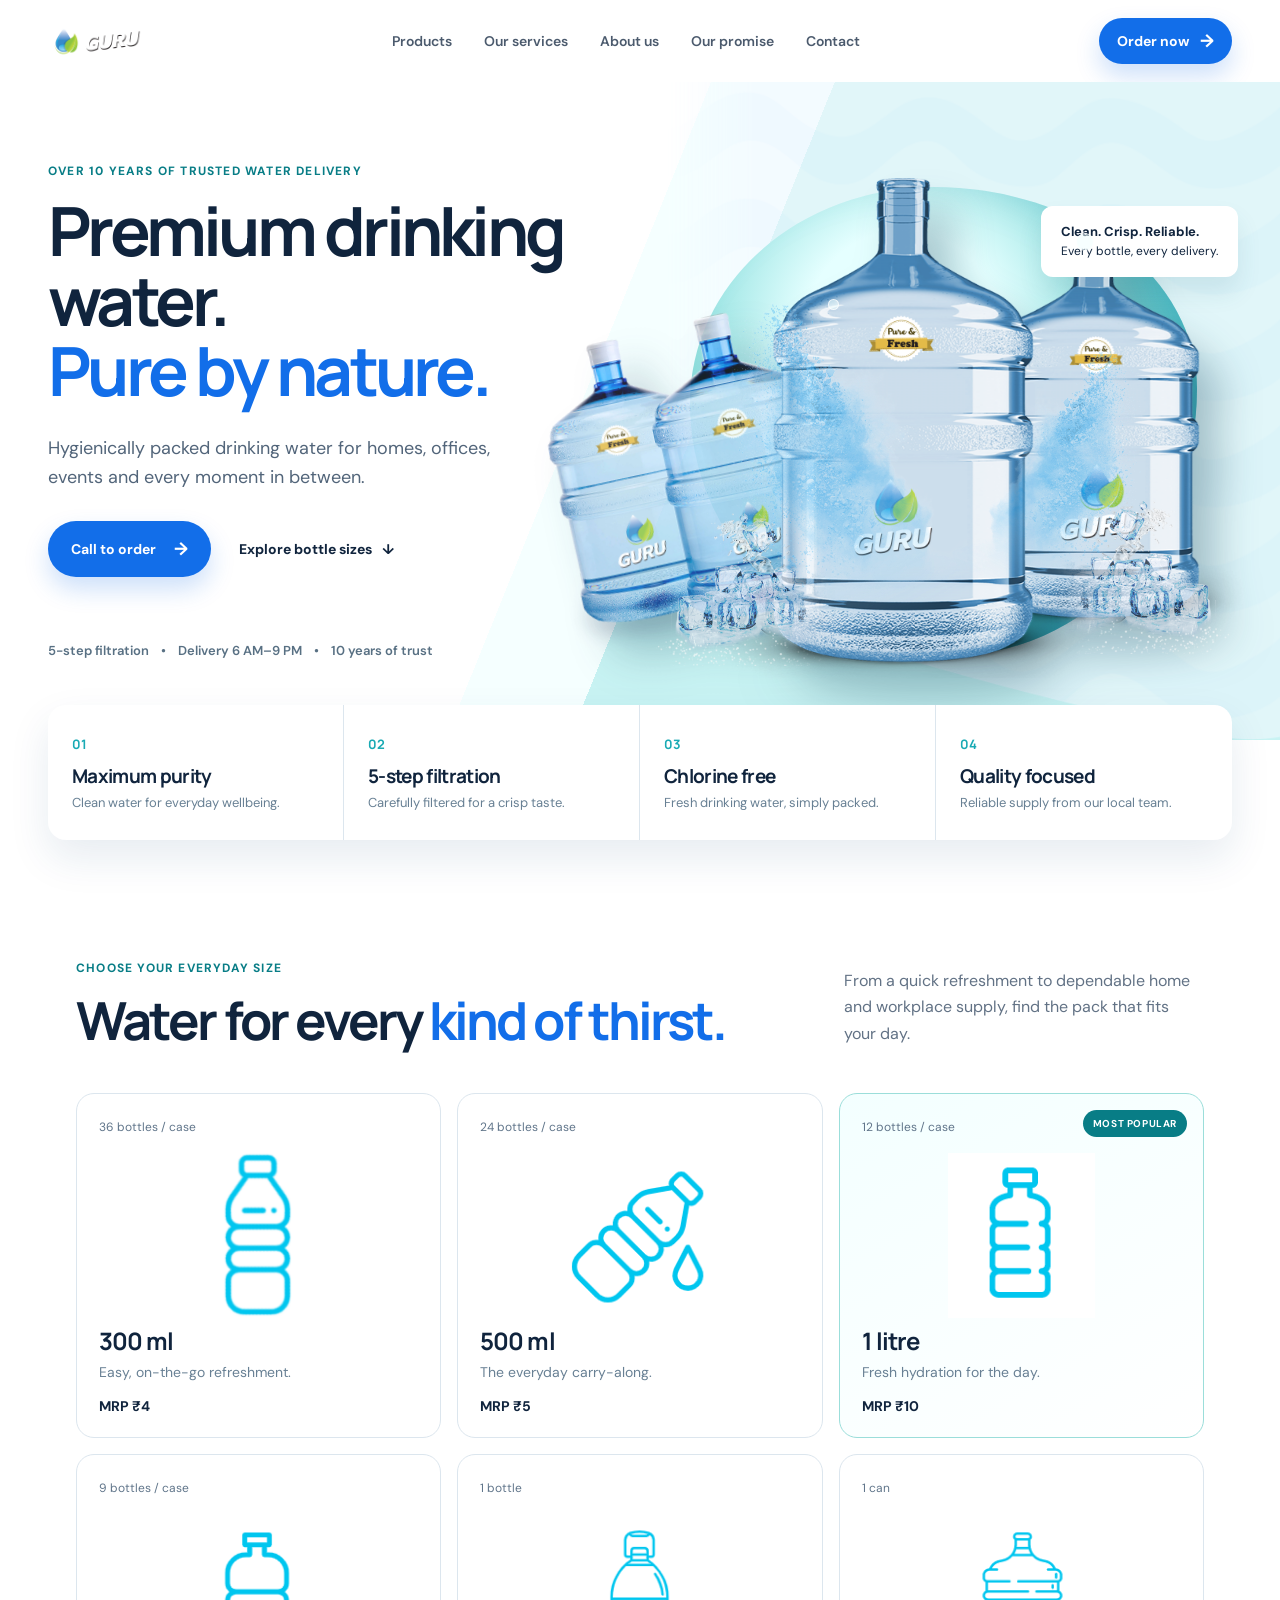
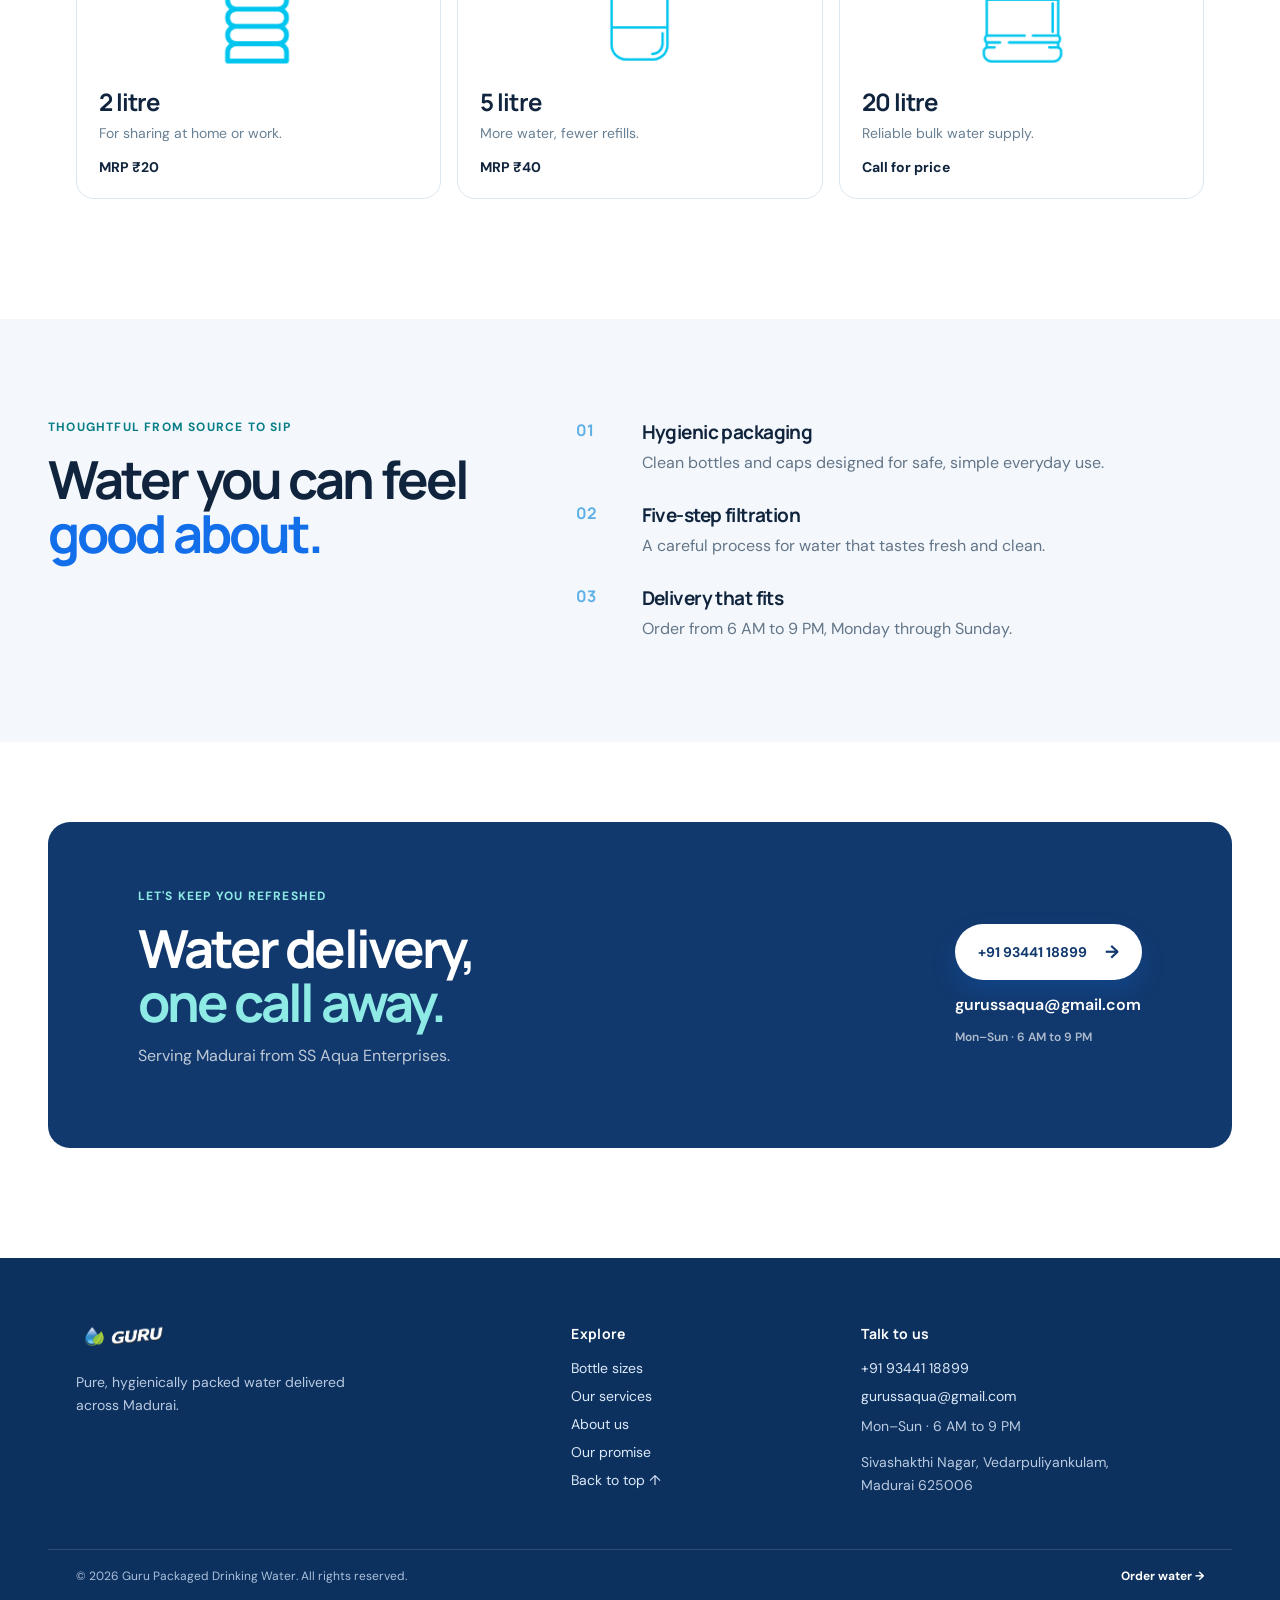
==== commit 1f6a6756: "Use original hero imagery" ====
--- a/index.html
+++ b/index.html
@@ -14,6 +14,7 @@
   <link rel="preconnect" href="https://fonts.gstatic.com" crossorigin>
   <link href="https://fonts.googleapis.com/css2?family=DM+Sans:wght@400;500;600;700&family=Manrope:wght@600;700;800&display=swap" rel="stylesheet">
   <link rel="stylesheet" href="styles.css">
+  <link rel="stylesheet" href="hero-assets.css">
   <link rel="stylesheet" href="footer.css">
   <link rel="stylesheet" href="performance.css">
   <script type="application/ld+json">
@@ -40,8 +41,8 @@
       <div class="hero-visual" aria-label="Guru packaged drinking water bottles">
         <div class="ice ice-one"></div><div class="ice ice-two"></div><div class="ice ice-three"></div>
         <div class="orb"></div><div class="bubble bubble-one"></div><div class="bubble bubble-two"></div>
-        <img class="hero-bottle bottle-back" src="images/icons/bottle-2L.png" alt="">
-        <img class="hero-bottle bottle-front" src="images/icons/bottle-1L.png" alt="Guru 1 litre packaged drinking water bottle">
+        <img class="hero-bottle bottle-back" src="images/hero/bottle-1.png" alt="">
+        <img class="hero-bottle bottle-front" src="images/hero/double-bottle.png" alt="Guru packaged drinking water bottles">
         <p class="float-card"><strong>Clean. Crisp. Reliable.</strong><br>Every bottle, every delivery.</p>
       </div>
     </section>
--- a/hero-assets.css
+++ b/hero-assets.css
@@ -0,0 +1,4 @@
+.hero-pattern{opacity:.58;background:url(images/hero/pattern-1.png) right top/cover no-repeat}
+.ice{inset:0;width:auto;height:auto;border:0;border-radius:0;background:url(images/hero/ice-1.png) right bottom/contain no-repeat;opacity:.72;transform:none;box-shadow:none}.ice-one{left:0;top:0;animation:drift 6s ease-in-out infinite}.ice-two,.ice-three{display:none}
+.bottle-back{height:390px;right:49%;bottom:24px}.bottle-front{height:500px;right:-3%;bottom:-12px}
+@media(max-width:720px){.bottle-back{height:270px;right:51%;bottom:25px}.bottle-front{height:370px;right:-9%;bottom:-4px}}
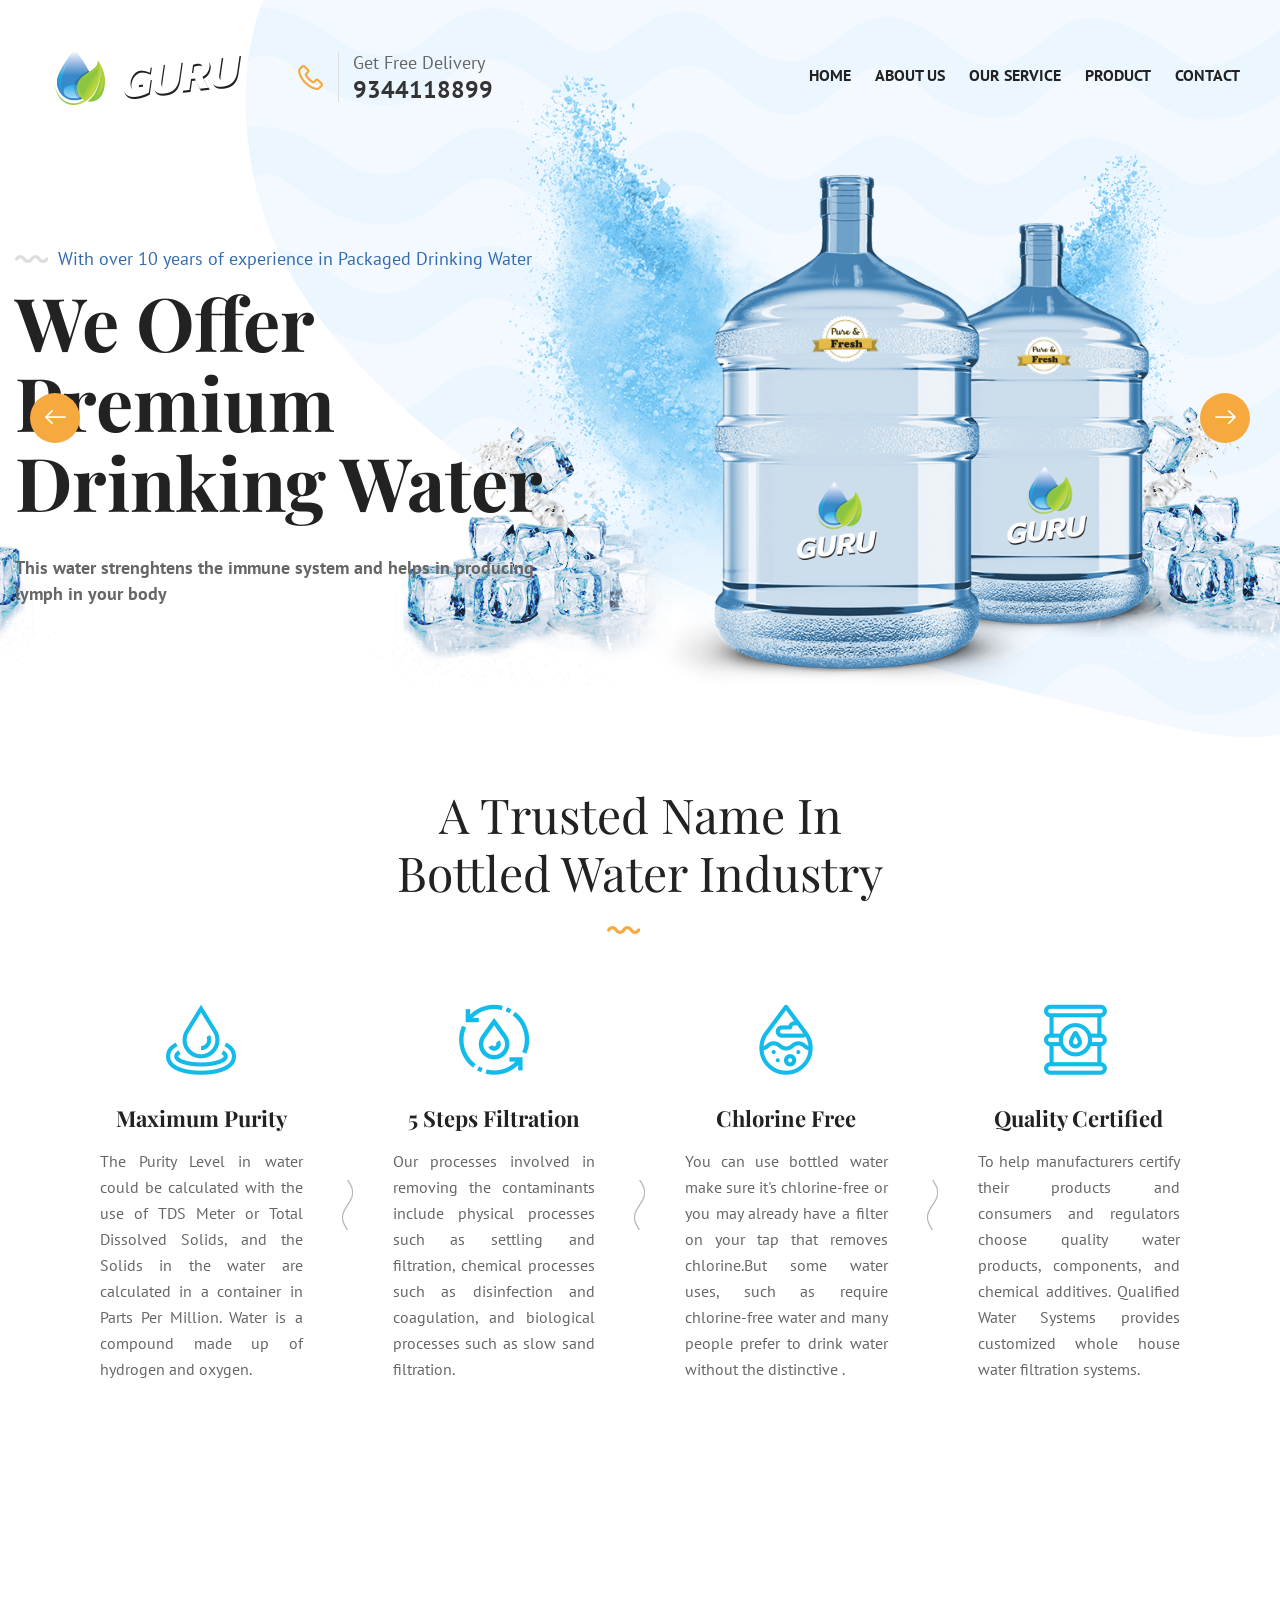
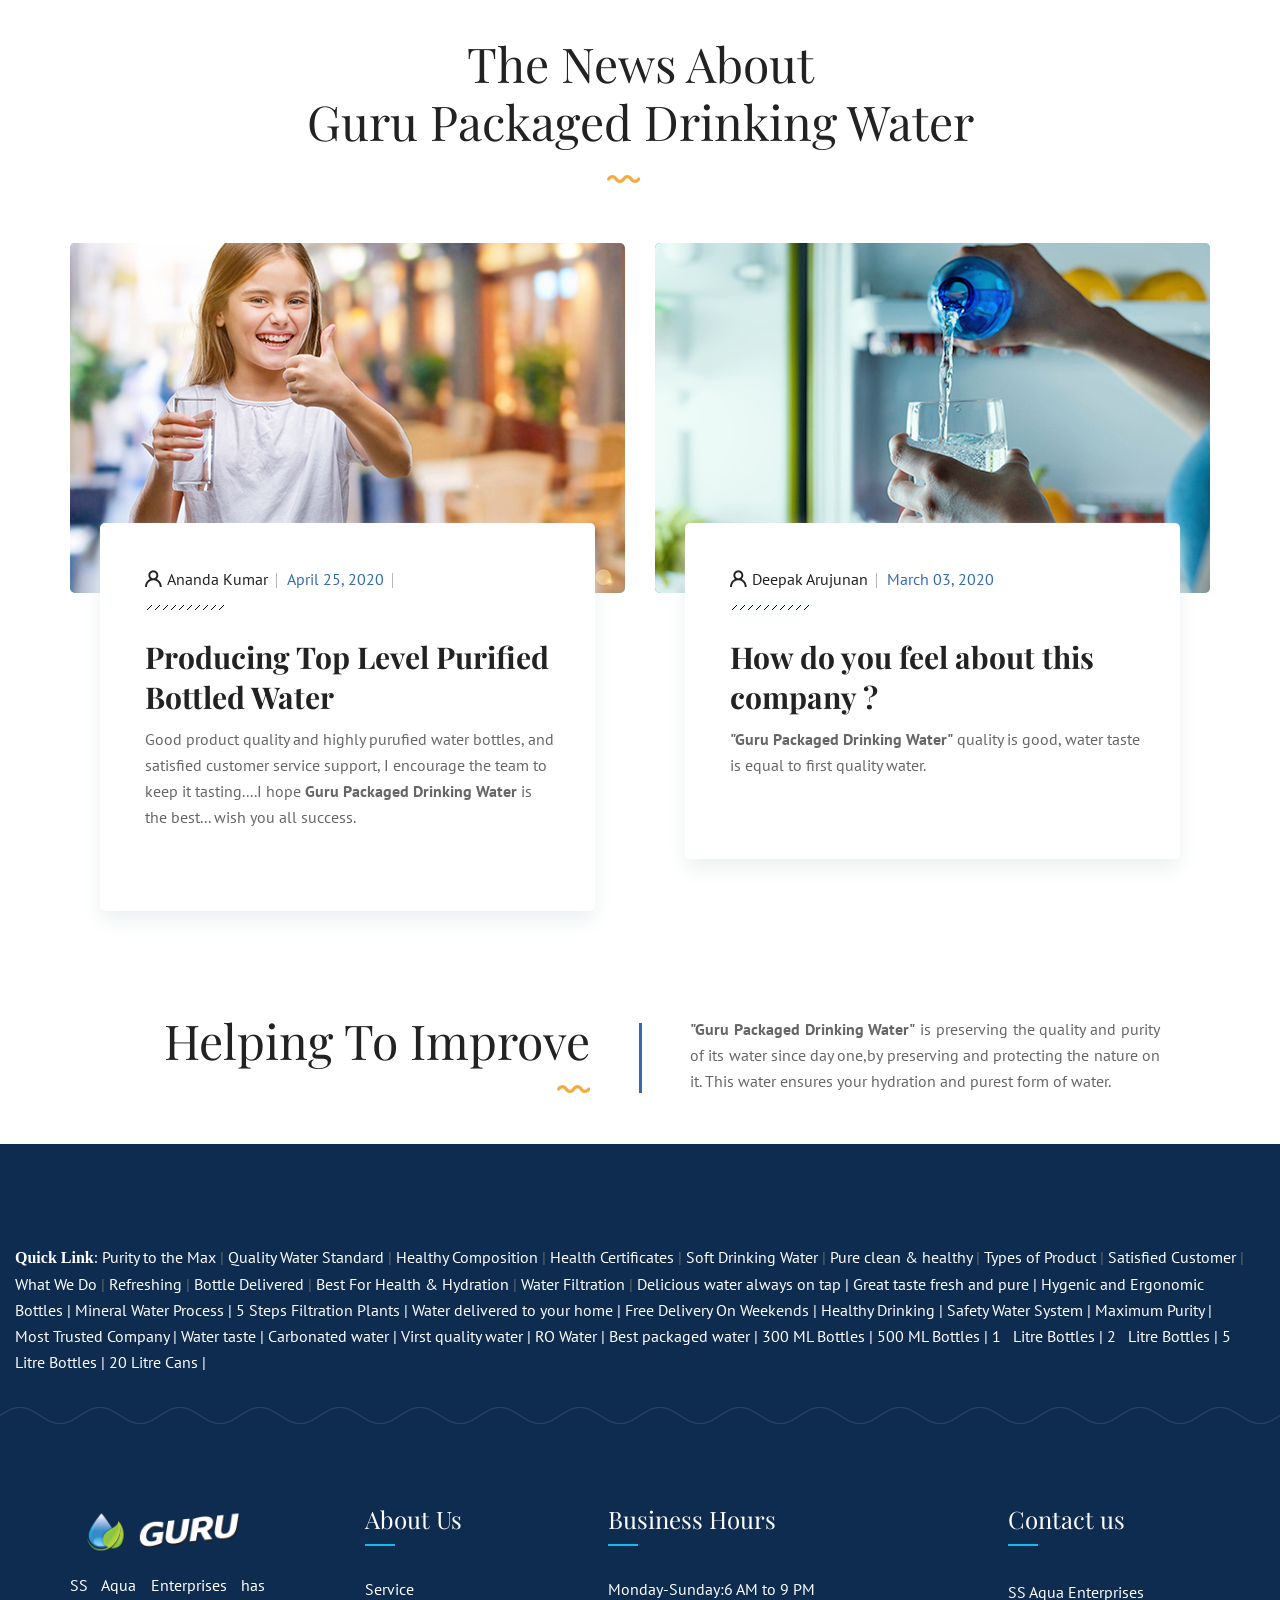
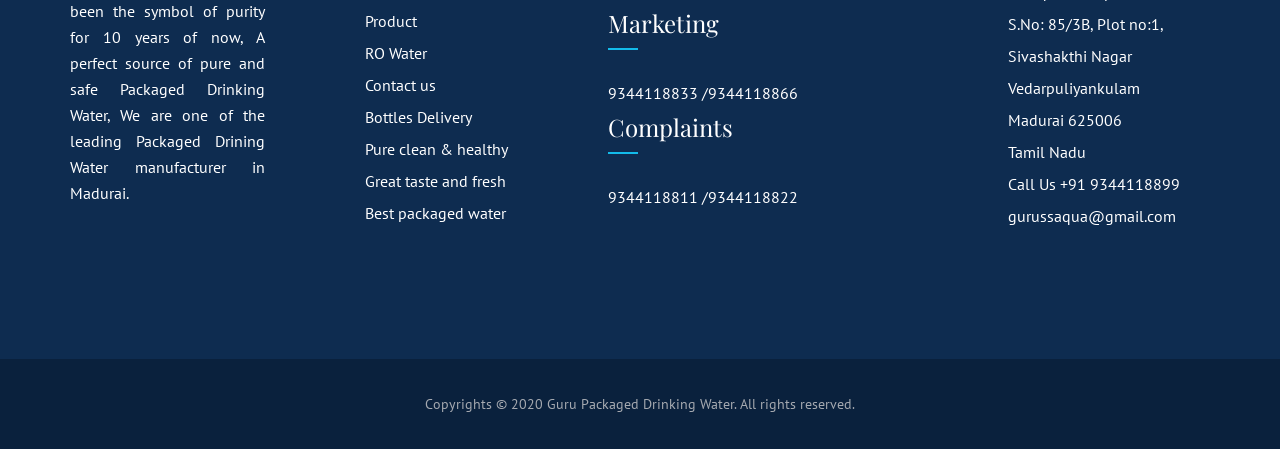
==== commit 468fe628: "Restore original Guru website" ====
--- a/index.html
+++ b/index.html
@@ -1,79 +1,481 @@
-<!doctype html>
-<html lang="en">
-<head>
-  <meta charset="utf-8">
-  <meta name="viewport" content="width=device-width, initial-scale=1">
-  <meta name="description" content="Guru Packaged Drinking Water delivers hygienically packed bottled water across Madurai. Choose 300 ml to 20 litre packs for homes, offices and events.">
-  <meta name="robots" content="index,follow">
-  <link rel="canonical" href="https://varthagan.github.io/landing-page/">
-  <meta property="og:type" content="website">
-  <meta property="og:title" content="Guru Packaged Drinking Water | Water Delivery in Madurai">
-  <meta property="og:description" content="Hygienically packed drinking water for homes, offices and events in Madurai.">
-  <title>Guru Packaged Drinking Water Delivery in Madurai</title>
-  <link rel="preconnect" href="https://fonts.googleapis.com">
-  <link rel="preconnect" href="https://fonts.gstatic.com" crossorigin>
-  <link href="https://fonts.googleapis.com/css2?family=DM+Sans:wght@400;500;600;700&family=Manrope:wght@600;700;800&display=swap" rel="stylesheet">
-  <link rel="stylesheet" href="styles.css">
-  <link rel="stylesheet" href="hero-assets.css">
-  <link rel="stylesheet" href="footer.css">
-  <link rel="stylesheet" href="performance.css">
-  <script type="application/ld+json">
-  {"@context":"https://schema.org","@type":"LocalBusiness","name":"Guru Packaged Drinking Water","description":"Hygienically packed drinking water delivery for homes, offices and events in Madurai.","telephone":"+919344118899","email":"gurussaqua@gmail.com","priceRange":"₹","address":{"@type":"PostalAddress","streetAddress":"S.No: 85/3B, Plot no: 1, Sivashakthi Nagar, Vedarpuliyankulam","addressLocality":"Madurai","postalCode":"625006","addressRegion":"Tamil Nadu","addressCountry":"IN"},"openingHours":"Mo-Su 06:00-21:00","areaServed":{"@type":"City","name":"Madurai"}}
-  </script>
-</head>
-<body>
-  <header class="site-header">
-    <a class="brand" href="#top" aria-label="Guru Water home"><img src="images/logo.png" alt="Guru Water"></a>
-    <nav aria-label="Primary navigation"><a href="#products">Products</a><a href="service.html">Our services</a><a href="about.html">About us</a><a href="#promise">Our promise</a><a href="#contact">Contact</a></nav>
-    <a class="button button-small" href="tel:+919344118899">Order now <span>→</span></a>
-  </header>
-
-  <main id="top">
-    <section class="hero">
-      <div class="hero-pattern" aria-hidden="true"></div>
-      <div class="hero-copy">
-        <p class="eyebrow">Over 10 years of trusted water delivery</p>
-        <h1>Premium drinking water.<br><em>Pure by nature.</em></h1>
-        <p class="intro">Hygienically packed drinking water for homes, offices, events and every moment in between.</p>
-        <div class="actions"><a class="button" href="tel:+919344118899">Call to order <span>→</span></a><a class="text-link" href="#products">Explore bottle sizes <span>↓</span></a></div>
-        <div class="proof"><span>5-step filtration</span><span>•</span><span>Delivery 6 AM–9 PM</span><span>•</span><span>10 years of trust</span></div>
-      </div>
-      <div class="hero-visual" aria-label="Guru packaged drinking water bottles">
-        <div class="ice ice-one"></div><div class="ice ice-two"></div><div class="ice ice-three"></div>
-        <div class="orb"></div><div class="bubble bubble-one"></div><div class="bubble bubble-two"></div>
-        <img class="hero-bottle bottle-back" src="images/hero/bottle-1.png" alt="">
-        <img class="hero-bottle bottle-front" src="images/hero/double-bottle.png" alt="Guru packaged drinking water bottles">
-        <p class="float-card"><strong>Clean. Crisp. Reliable.</strong><br>Every bottle, every delivery.</p>
-      </div>
-    </section>
-
-    <section class="feature-strip" aria-label="Guru water benefits">
-      <article><b>01</b><h2>Maximum purity</h2><p>Clean water for everyday wellbeing.</p></article>
-      <article><b>02</b><h2>5-step filtration</h2><p>Carefully filtered for a crisp taste.</p></article>
-      <article><b>03</b><h2>Chlorine free</h2><p>Fresh drinking water, simply packed.</p></article>
-      <article><b>04</b><h2>Quality focused</h2><p>Reliable supply from our local team.</p></article>
-    </section>
-
-    <section class="products" id="products" aria-labelledby="products-title">
-      <div class="section-heading"><div><p class="eyebrow">Choose your everyday size</p><h2 id="products-title">Water for every <em>kind of thirst.</em></h2></div><p>From a quick refreshment to dependable home and workplace supply, find the pack that fits your day.</p></div>
-      <div class="product-grid">
-        <article class="product-card"><span>36 bottles / case</span><img src="images/icons/bottle-300ml.png" alt="300 ml bottle"><h3>300 ml</h3><p>Easy, on-the-go refreshment.</p><strong>MRP ₹4</strong></article>
-        <article class="product-card"><span>24 bottles / case</span><img src="images/icons/bottle-500ml.png" alt="500 ml bottle"><h3>500 ml</h3><p>The everyday carry-along.</p><strong>MRP ₹5</strong></article>
-        <article class="product-card featured"><span>12 bottles / case</span><span class="tag">Most popular</span><img src="images/icons/bottle-1L.png" alt="1 litre bottle"><h3>1 litre</h3><p>Fresh hydration for the day.</p><strong>MRP ₹10</strong></article>
-        <article class="product-card"><span>9 bottles / case</span><img src="images/icons/bottle-2L.png" alt="2 litre bottle"><h3>2 litre</h3><p>For sharing at home or work.</p><strong>MRP ₹20</strong></article>
-        <article class="product-card"><span>1 bottle</span><img src="images/icons/bottle-5L.png" alt="5 litre bottle"><h3>5 litre</h3><p>More water, fewer refills.</p><strong>MRP ₹40</strong></article>
-        <article class="product-card"><span>1 can</span><img src="images/icons/bottle-20L.png" alt="20 litre water can"><h3>20 litre</h3><p>Reliable bulk water supply.</p><strong>Call for price</strong></article>
-      </div>
-    </section>
-
-    <section class="promise" id="promise">
-      <div><p class="eyebrow">Thoughtful from source to sip</p><h2>Water you can feel <em>good about.</em></h2></div>
-      <div class="promise-list"><article><b>01</b><h3>Hygienic packaging</h3><p>Clean bottles and caps designed for safe, simple everyday use.</p></article><article><b>02</b><h3>Five-step filtration</h3><p>A careful process for water that tastes fresh and clean.</p></article><article><b>03</b><h3>Delivery that fits</h3><p>Order from 6 AM to 9 PM, Monday through Sunday.</p></article></div>
-    </section>
-
-    <section class="order" id="contact"><div><p class="eyebrow">Let's keep you refreshed</p><h2>Water delivery,<br><em>one call away.</em></h2><p>Serving Madurai from SS Aqua Enterprises.</p></div><div class="contact-actions"><a class="button button-light" href="tel:+919344118899">+91 93441 18899 <span>→</span></a><a href="mailto:gurussaqua@gmail.com">gurussaqua@gmail.com</a><small>Mon–Sun · 6 AM to 9 PM</small></div></section>
-  </main>
-  <footer id="site-footer"></footer>
-  <script src="footer.js"></script>
-</body>
-</html>
+<!DOCTYPE html>+<html lang="en">+<head>+<meta charset="utf-8">+<meta http-equiv="X-UA-Compatible" content="IE=edge">+<meta name="viewport" content="width=device-width, initial-scale=1.0, maximum-scale=1.0, user-scalable=0">++<title>Guru Packaged Drinking Water</title>++<!-- Fav Icon -->+<link rel="icon" href="images/favicon.png" type="image/x-icon">++<!-- Google Fonts -->+<link href="https://fonts.googleapis.com/css?family=PT+Sans:400,400i,700,700i&display=swap" rel="stylesheet">+<link href="https://fonts.googleapis.com/css?family=Playfair+Display:400,400i,700,700i,900,900i&display=swap" rel="stylesheet">++<!-- Stylesheets -->+<link href="css/font-awesome-all.css" rel="stylesheet">+<link href="css/flaticon.css" rel="stylesheet">+<link href="css/owl.css" rel="stylesheet">+<link href="css/bootstrap.css" rel="stylesheet">+<link href="css/jquery.fancybox.min.css" rel="stylesheet">+<link href="css/animate.css" rel="stylesheet">+<link href="css/imagebg.css" rel="stylesheet">+<link href="css/color.css" rel="stylesheet">+<link href="css/style.css" rel="stylesheet">+<link href="css/responsive.css" rel="stylesheet">+++<!-- Global site tag (gtag.js) - Google Analytics -->+<script async src="https://www.googletagmanager.com/gtag/js?id=UA-175041054-1"></script>+<script>+  window.dataLayer = window.dataLayer || [];+  function gtag(){dataLayer.push(arguments);}+  gtag('js', new Date());++  gtag('config', 'UA-175041054-1');+</script>+++</head>+++<!-- page wrapper -->+<body class="boxed_wrapper">++    <!-- preloader -->+    <div class="preloader"></div>+    <!-- preloader -->++    <!-- main header -->+    <header class="main-header">+        <div class="outer-container">+            <div class="header-upper clearfix">+                <div class="upper-left pull-left clearfix">+                    <figure class="logo-box"><a href="index.html"><img src="images/logo.png" alt=""></a></figure>+                    <div class="info-box">+                        <div class="box">+                            <div class="icon-box"><i class="flaticon-telephone"></i></div>+                            <div class="text">Get Free Delivery</div>+                            <h3><a href="tel:9344118899">9344118899</a></h3>+                        </div>+                    </div>+                </div>+                <div class="upper-right pull-right clearfix">+                    <div class="menu-area pull-left">+                        <!--Mobile Navigation Toggler-->+                        <div class="mobile-nav-toggler">+                            <i class="icon-bar"></i>+                            <i class="icon-bar"></i>+                            <i class="icon-bar"></i>+                        </div>+                        <nav class="main-menu navbar-expand-md navbar-light">+                            <div class="collapse navbar-collapse show clearfix" id="navbarSupportedContent">+                                <ul class="navigation clearfix">+                                            <li><a href="index.html">Home</a></li>+                                    </li> +                                            <li><a href="about.html">About Us</a></li>+                                    </li>+                                            <li><a href="service.html">Our Service</a></li>+                                     </li>+                                             <li><a href="product.html">Product</a></li>+                                     </li>+                                    <li><a href="contact.html">Contact</a></li>+                                </ul>+                            </div>+                        </nav>+                    </div>+        <!--sticky Header-->+        <div class="sticky-header">+            <div class="auto-container clearfix">+                <figure class="logo-box"><a href="index.html"><img src="images/small-logo.png" alt=""></a></figure>+                <div class="menu-area">+                    <nav class="main-menu clearfix">+                        <!--Keep This Empty / Menu will come through Javascript-->+                    </nav>+                </div>+            </div>+        </div>+    </header>+    <!-- main-header end -->++    <!-- Mobile Menu  -->+    <div class="mobile-menu">+        <div class="menu-backdrop"></div>+        <div class="close-btn"><i class="fas fa-times"></i></div>+        +        <nav class="menu-box">+            <div class="nav-logo"><a href="index.html"><img src="images/footer-logo.png" alt="" title=""></a></div>+            <div class="menu-outer"><!--Here Menu Will Come Automatically Via Javascript / Same Menu as in Header--></div>+            <div class="contact-info">+                <h4>Contact Info</h4>+                <ul>+                    <li>S.No: 85/3B, Plot no:1,<br /> Sivashakthi Nagar<br /> Vedarpuliyankulam<br /> Madurai 625006 Tamil Nadu </li>+                    <li><a href="tel:+919344118899">+91 9344118899</a></li>+                    <li><a href="gurussaqua@gmail.com">gurussaqua@gmail.com</a></li>+                </ul>+            </div>+        </nav>+    </div><!-- End Mobile Menu -->+++    <!-- main-slider -->+    <section class="main-slider">+        <div class="pattern-layer" style="background-image: url(images/icons/pattern-1.png);"></div>+        <div class="main-slider-carousel owl-carousel owl-theme">+            <div class="slide">+                <div class="large-container">+                    <div id="starshine">+                        <div class="shine shine-two shine-1">1</div>+                        <div class="shine shine-two shine-2">2</div>+                        <div class="shine shine-two shine-3">3</div>+                    </div>+                    <div class="row clearfix">+                        <div class="col-lg-6 col-md-12 col-sm-12 content-column">+                            <div class="content-box">+                                <div class="top-text">With over 10 years of experience in Packaged Drinking Water</div>+                                <h1>We Offer Premium Drinking Water</h1>+                                <div class="text">This water strenghtens the immune system and helps in producing lymph in your body</div>+                                <div class="btn-box">+                                </div>+                            </div>+                        </div>+                        <div class="col-lg-6 col-md-12 col-sm-12 image-column">+                            <div class="image-box">+                                <div class="bg-layer" style="background-image: url(images/icons/ice-1.png);"></div>+                                <figure class="image"><img src="images/resource/double-bottle.png" alt=""></figure>+                            </div>+                        </div>+                    </div>+                </div>+            </div>+            <div class="slide">+                <div class="large-container">+                    <div id="starshine1">+                        <div class="shine shine-two shine-1">1</div>+                        <div class="shine shine-two shine-2">2</div>+                        <div class="shine shine-two shine-3">3</div>+                    </div>+                    <div class="row clearfix">+                        <div class="col-lg-6 col-md-12 col-sm-12 content-column">+                            <div class="content-box">+                                <div class="top-text">Most technically sophisticated water cleaner</div>+                                <h1>Pure water</h1>+                                <div class="text">Pure water is the base of health Drinking water without harmful substances</div>+                                <div class="btn-box">+                                </div>+                            </div>+                        </div>+                        <div class="col-lg-6 col-md-12 col-sm-12 image-column">+                            <div class="image-box">+                                <div class="bg-layer" style="background-image: url(images/icons/ice-1.png);"></div>+                                <figure class="image"><img src="images/resource/bottle-1.png" alt=""></figure>+                            </div>+                        </div>+                    </div>+                </div>+            </div>+            <div class="slide">+                <div class="large-container">+                    <div id="starshine2">+                        <div class="shine shine-two shine-1">1</div>+                        <div class="shine shine-two shine-2">2</div>+                        <div class="shine shine-two shine-3">3</div>+                    </div>+                    <div class="row clearfix">+                        <div class="col-lg-6 col-md-12 col-sm-12 content-column">+                            <div class="content-box">+                                <div class="top-text">Understand the importance of life</div>+                                <h1>Pure & Healty Drinking Water</h1>+                                <div class="text">This water strenghtens the immune system and helps in producing lymph in your body</div>+                                <div class="btn-box">+                                </div>+                            </div>+                        </div>+                        <div class="col-lg-6 col-md-12 col-sm-12 image-column">+                            <div class="image-box">+                                <div class="bg-layer" style="background-image: url(images/icons/ice-1.png);"></div>+                                <figure class="image"><img src="images/resource/bottle-1-old.png" alt=""></figure>+                            </div>+                        </div>+                    </div>+                </div>+            </div>+        </div>+    </section>+    <!-- main-slider end -->+++    <!-- feature-section -->+    <section class="feature-section">+        <div class="auto-container">+            <div class="sec-title text-center">+                <h1>A Trusted Name In<br />Bottled Water Industry</h1>+            </div>+            <div class="inner-content">+                <div class="row clearfix">+                    <div class="col-lg-3 col-md-6 col-sm-12 feature-block">+                        <div class="feature-block-one wow fadeInLeft" data-wow-delay="0ms" data-wow-duration="1500ms">+                            <div class="inner-box">+                                <div class="icon-box wow slideInDown" data-wow-delay="250ms" data-wow-duration="1500ms"><i class="flaticon-drop-leaf-table"></i></div>+                                <h3> <a id="MP">Maximum Purity</h3>+                                <div class="text" align="justify">The Purity Level in water could be calculated with the use of TDS Meter or Total Dissolved Solids, and the Solids in the water are calculated in a container in Parts Per Million. Water is a compound made up of hydrogen and oxygen.</div>+                            </div>+                        </div>+                    </div>+                    <div class="col-lg-3 col-md-6 col-sm-12 feature-block">+                        <div class="feature-block-one wow fadeInLeft" data-wow-delay="300ms" data-wow-duration="1500ms">+                            <div class="inner-box">+                                <div class="icon-box wow slideInDown" data-wow-delay="250ms" data-wow-duration="1500ms"><i class="flaticon-water"></i></div>+                                <h3><a id="5SF">5 Steps Filtration</a></h3>+                                <div class="text" align="justify">Our processes involved in removing the contaminants include physical processes such as settling and filtration, chemical processes such as disinfection and coagulation, and biological processes such as slow sand filtration.</div>+                            </div>+                        </div>+                    </div>+                    <div class="col-lg-3 col-md-6 col-sm-12 feature-block">+                        <div class="feature-block-one wow fadeInLeft" data-wow-delay="600ms" data-wow-duration="1500ms">+                            <div class="inner-box">+                                <div class="icon-box wow slideInDown" data-wow-delay="250ms" data-wow-duration="1500ms"><i class="flaticon-teardrop"></i></div>+                                <h3><a id="CF">Chlorine Free</a></h3>+                                <div class="text" align="justify">You can use bottled water make sure it's chlorine-free or you may already have a filter on your tap that removes chlorine.But some water uses, such as require chlorine-free water and many people prefer to drink water without the distinctive .</div>+                            </div>+                        </div>+                    </div>+                    <div class="col-lg-3 col-md-6 col-sm-12 feature-block">+                        <div class="feature-block-one wow fadeInLeft" data-wow-delay="900ms" data-wow-duration="1500ms">+                            <div class="inner-box">+                                <div class="icon-box wow slideInDown" data-wow-delay="250ms" data-wow-duration="1500ms"><i class="flaticon-water-barrel"></i></div>+                                <h3><a id="Quality Certified">Quality Certified</a></h3>+                                <div class="text" align="justify">To help manufacturers certify their products and consumers and regulators choose quality water products, components, and chemical additives. Qualified Water Systems provides customized whole house water filtration systems.</div>+                            </div>+                        </div>+                    </div>+                </div>+            </div>+        </div>+    </section>+    <!-- feature-section end -->+++    <!-- news-section -->+    <section class="news-section">+        <div class="auto-container">+            <div class="sec-title text-center">+                <h1>The News About <br /> Guru Packaged Drinking Water </h1>+            </div>+            <div class="row clearfix">+                <div class="col-lg-6 col-md-6 col-sm-12 news-block">+                    <div class="news-block-one wow fadeInUp" data-wow-delay="00ms" data-wow-duration="1500ms">+                        <div class="inner-box">+                            <figure class="image-box"><a href="index.html"><img src="images/resource/news-1.jpg" alt=""></a></figure>+                            <div class="lower-content">+                                <div class="inner">+                                    <ul class="info-box clearfix">+                                        <li><a href="#"><i class="flaticon-user"></i>Ananda Kumar</a></li>+                                        <li>April 25, 2020</li>+                                        <li><a href="#"><i class="https://goo.gl/maps/ZQdxUf44dHsFkqxg6"></i></a></li>+                                    </ul>+                                    <h2><a href="https://goo.gl/maps/ZQdxUf44dHsFkqxg6">Producing Top Level Purified Bottled Water</a></h2>+                                    <div class="text">Good product quality and highly purufied water bottles, and satisfied customer service support, I encourage the team to keep it tasting....I hope <b>Guru Packaged Drinking Water</b> is the best... wish you all success.</div>+                                </div>+                            </div>+                        </div>+                    </div>+                </div>+                <div class="col-lg-6 col-md-6 col-sm-12 news-block">+                    <div class="news-block-one wow fadeInUp" data-wow-delay="300ms" data-wow-duration="1500ms">+                        <div class="inner-box">+                            <figure class="image-box"><a href="index.html"><img src="images/resource/news-2.jpg" alt=""></a></figure>+                            <div class="lower-content">+                                <div class="inner">+                                    <ul class="info-box clearfix">+                                        <li><a href="#"><i class="flaticon-user"></i>Deepak Arujunan</a></li>+                                        <li>March 03, 2020</li>+                                    </ul>+                                    <h2><a href="index.html">How do you feel about this company ?</a></h2>+                                    <div class="text"><b>"Guru Packaged Drinking Water"</b> quality  is good, water  taste is equal to first quality water.</div>+                                    <div class="lower-box clearfix">+                                </div>+                            </div>+                        </div>+                    </div>+                </div>+            </div>+        </div>+    </section>+    <!-- news-section end -->+++     <div class="top-title clearfix padding-bottom-50">+            <div class="title-inner">+                <div class="sec-title"><h1>Helping To Improve</h1></div>+            </div>+            <div class="text-inner">+                <div class="text" align="justify"><b>"Guru Packaged Drinking Water"</b> is preserving the quality and purity of its water since day one,by preserving and protecting the nature on it. This water ensures your hydration and purest form of water.</div>+            </div>+    </div>++++   +  <!-- main-footer -->+     <footer class="main-footer">+        <div class="footer-top">+            <div class="border-shap">+                <div class="border-3" style="background-image: url(images/icons/border-4.png);"></div>+            </div>+            +             <!--  Quick-Link -->+            <section class="team-section">+                 <div class="col-lg-12 col-md-3 col-sm-12 footer-column">+                             <nav class="main-menu navbar-expand-md navbar-light">+                                <div class="collapse navbar-collapse show clearfix" id="navbarSupportedContent">+                                    <ul class="navigation clearfix">+                <font size="3.5" face="Aria" color="#fff"><span class="widget-title"> <b>Quick Link</b><!-- -->: </span></b></font>+                <a href="index.html#MP"> <font color="#fff">Purity to the Max</font> </a> <!-- -->|</span>+                <a href="about.html#WQaI"><font color="#fff"> Quality Water Standard</font> </a> <!-- -->|</span>+                <a href="about.html#GPDW"><font color="#fff"> Healthy Composition</font> </a> <!-- -->|</span>+                <a href="index.html#Quality Certified"><font color="#fff"> Health Certificates</font> </a> <!-- -->|</span>+                <a href="service.html#BWD"><font color="#fff"> Soft Drinking Water</font> </a> <!-- -->|</span>+                <a href="service.html#OPP"><font color="#fff"> Pure clean & healthy</font> </a> <!-- -->|</span>+                <a href="service.html#BD"><font color="#fff"> Types of Product</font> </a> <!-- -->|</span>+                <a href="service.html#QS&P"><font color="#fff"> Satisfied Customer</font> </a> <!-- -->|</span>+                <a href="service.html#WWD"><font color="#fff"> What We Do</font> </a> <!-- -->|</span>+                <a href="service.html#QW"><font color="#fff"> Refreshing</font> </a> <!-- -->|</span>+                <a href="index.html#MP"><font color="#fff"> Bottle Delivered</font> </a> <!-- -->|</span>+                <a href="about.html#WQaI"><font color="#fff"> Best For Health & Hydration</font> </a> <!-- -->|</span>+                <a href="index.html#5SF"><font color="#fff"> Water Filtration</font> </a> <!-- -->|</span>+                <a href="product.html#BWD"><font color="#fff"> Delicious water always on tap</a> <!-- -->|</span>+                <a href="service.html#Qw"><font color="#fff"> Great taste fresh and pure</font> </a> <!-- -->|</span>+                <a href="service.html"><font color="#fff"> Hygenic and Ergonomic Bottles</font> </a> <!-- -->|</span></b>+                <a href="service.html"><font color="#fff"> Mineral Water Process</font> </a> <!-- -->|</span></b>+                <a href="index.html#5SF"><font color="#fff"> 5 Steps Filtration Plants</font> </a> <!-- -->|</span>+                <a href="product.html#BWD"><font color="#fff"> Water delivered to your home</font> </a> <!-- -->|</span>+                <a href="product.html#BWD"><font color="#fff"> Free Delivery On Weekends</font> </a> <!-- -->|</span>  +                <a href="product.html#OPP"><font color="#fff"> Healthy Drinking</font> </a> <!-- -->|</span>+                <font color="#fff"> Safety Water System</font> </a> <!-- -->|</span>+                <a href="index.html#MP"><font color="#fff"> Maximum Purity</font> </a> <!-- -->|</span>+                <a href="index.html"><font color="#fff"> Most Trusted Company</font> </a> <!-- -->|</span>+                <a href="service.html#S&P"><font color="#fff"> Water taste</font> </a> <!-- -->|</span>+                <a href="product.html#BWD"><font color="#fff"> Carbonated water</font> </a> <!-- -->|</span>+                <a href="product.html#BWD"><font color="#fff"> Virst quality  water</font> </a> <!-- -->|</span>+                <a href="about.html#WiRO"><font color="#fff"> RO Water</font> </a> <!-- -->|</span>+                <a href="product.html#BWD"><font color="#fff"> Best packaged water</font> </a> <!-- -->|</span>+                <a href="product.html#BWD"><font color="#fff"> 300 ML Bottles</font> </a> <!-- -->|</span>+                <a href="product.html#BWD"><font color="#fff"> 500 ML  Bottles</font> </a> <!-- -->|</span>+                <a href="product.html#BWD"><font color="#fff"> 1 &nbsp; Litre  Bottles</font> </a> <!-- -->|</span>+                <a href="product.html#BWD"><font color="#fff"> 2 &nbsp; Litre  Bottles</font> </a> <!-- -->|</span>+                <a href="product.html#BWD"><font color="#fff"> 5 &nbsp; Litre  Bottles</font> </a> <!-- -->|</span>+                <a href="product.html#BWD"><font color="#fff"> 20 Litre  Cans</font> </a> <!-- -->|</span>+                 </nav>+               </ul>+            </div>+          </div>+    </section>+    <!-- Quick-Link end -->+        +    <!--Need to be change-End -->++        <div class="footer-upper">+            <div class="auto-container">+                <div class="widget-section wow fadeInUp" data-wow-delay="300ms" data-wow-duration="1500ms">+                    <div class="row clearfix">+                        <div class="col-lg-2 col-md-5 col-sm-10 footer-column">+                            <div class="logo-widget footer-widget">+                                <figure class="footer-logo"><a href="index.html"><img src="images/footer-logo.png" alt=""></a></figure>+                                <div class="text" align="justify">+                                    SS Aqua Enterprises has been the symbol of purity for 10 years of now, A perfect source of pure and safe Packaged Drinking Water, We are one of the leading Packaged Drining Water manufacturer in Madurai.+                                </div>+                            </div>+                        </div>++                        <div class="col-lg-3 col-md-3 col-sm-12 footer-column">+                            <div class="links-widget footer-widget">+                                <h3 class="widget-title">About Us</h3>+                                <div class="widget-content">+                                    <ul class="list clearfix">+                                        <li><a href="service.html">Service</a></li>+                                        <li><a href="product.html">Product</a></li>+                                        <li><a href="product.html">RO Water</a></li>+                                        <li><a href="contact.html">Contact us</a></li>+                                        <li><a href="product.html">Bottles Delivery</a></li>+                                        <li><a href="product.html">Pure clean & healthy</a></li>+                                        <li><a href="product.html">Great taste and fresh</a></li>+                                        <li><a href="product.html">Best packaged water</a> </li>+                                    </ul>+                                </div>+                            </div>+                        </div>+                          +                          <div class="col-lg-4 col-md-3 col-sm-12 footer-column">+                        <div class="links-widget footer-widget" style="margin-left: 50px;">+                            <h3 class="widget-title">Business Hours</h3>+                            <div class="widget-content">+                                <ul class="list clearfix">+                                    <li><a href="contact.html"> Monday-Sunday:6 AM to 9 PM</a></li>+                                     <h3 class="widget-title">Marketing</h3>+                            <div class="widget-content">+                                <ul class="list clearfix">+                                    <li><a href="contact.html">9344118833 /9344118866</a></li>+                                     <h3 class="widget-title">Complaints</h3>+                            <div class="widget-content">+                                <ul class="list clearfix">+                                    <li><a href="contact.html">9344118811 /9344118822</a></li>+                                </ul>+                            </div>+                        </div>+                    </div> +              </div>+          </div>++                        <div class="col-lg-3 col-md-6 col-sm-12 footer-column">+                            <div class="contact-widget footer-widget">+                                <h3 class="widget-title">Contact us</h3>+                                <div class="widget-content">+                                    <ul class="list clearfix">+                                        <li>SS Aqua Enterprises <br />S.No: 85/3B, Plot no:1,<br /> Sivashakthi Nagar<br /> Vedarpuliyankulam<br /> Madurai 625006<br /> Tamil Nadu</li>+                                        <li>Call Us <a href="tel:9344118899">+91 9344118899</a></li>+                                       <li><a href="mailto:gurussaqua@gmail.com">gurussaqua@gmail.com</a></li>+                                    </ul>+                                </div>+                            </div>+                        </div>+                    </div>+                </div>+            </div>+        </div>+              +        </br></br><div class="footer-bottom">+            <div class="auto-container">+                <div class="copyright">Copyrights &copy; 2020 <a href="#">Guru Packaged Drinking Water</a>. All rights reserved.</div>+            </div>+        </div>+    </footer>+    <!-- main-footer end -->++           ++++<!--Scroll to top-->+<button class="scroll-top scroll-to-target" data-target="html">+    <span class="fas fa-angle-up"></span>+</button>+++<!-- jequery plugins -->+<script src="js/jquery.js"></script>+<script src="js/popper.min.js"></script>+<script src="js/bootstrap.min.js"></script>+<script src="js/owl.js"></script>+<script src="js/wow.js"></script>+<script src="js/validation.js"></script>+<script src="js/jquery.fancybox.js"></script>+<script src="js/scrollbar.js"></script>++<!-- main-js -->+<script src="js/script.js"></script>++</body><!-- End of .page_wrapper -->+</html>
--- a/css/flaticon.css
+++ b/css/flaticon.css
@@ -0,0 +1,50 @@
+	/*
+  	Flaticon icon font: Flaticon
+  	Creation date: 28/11/2019 11:39
+  	*/
+
+@font-face {
+  font-family: "Flaticon";
+  src: url("../fonts/Flaticon.eot");
+  src: url("../fonts/Flaticon.eot?#iefix") format("embedded-opentype"),
+       url("../fonts/Flaticon.woff2") format("woff2"),
+       url("../fonts/Flaticon.woff") format("woff"),
+       url("../fonts/Flaticon.ttf") format("truetype"),
+       url("../fonts/Flaticon.svg#Flaticon") format("svg");
+  font-weight: normal;
+  font-style: normal;
+}
+
+@media screen and (-webkit-min-device-pixel-ratio:0) {
+  @font-face {
+    font-family: "Flaticon";
+    src: url("../fonts/Flaticon.svg#Flaticon") format("svg");
+  }
+}
+
+[class^="flaticon-"]:before, [class*=" flaticon-"]:before,
+[class^="flaticon-"]:after, [class*=" flaticon-"]:after {   
+  font-family: Flaticon;
+  font-style: normal;
+}
+
+.flaticon-telephone:before { content: "\f100"; }
+.flaticon-magnifying-glass:before { content: "\f101"; }
+.flaticon-search:before { content: "\f102"; }
+.flaticon-supermarket:before { content: "\f103"; }
+.flaticon-drop-leaf-table:before { content: "\f104"; }
+.flaticon-water:before { content: "\f105"; }
+.flaticon-teardrop:before { content: "\f106"; }
+.flaticon-water-barrel:before { content: "\f107"; }
+.flaticon-online-shop:before { content: "\f108"; }
+.flaticon-play-button-arrowhead:before { content: "\f109"; }
+.flaticon-right:before { content: "\f10a"; }
+.flaticon-back:before { content: "\f10b"; }
+.flaticon-user:before { content: "\f10c"; }
+.flaticon-comment-white-oval-bubble:before { content: "\f10d"; }
+.flaticon-movie:before { content: "\f10e"; }
+.flaticon-water-1:before { content: "\f10f"; }
+.flaticon-water-2:before { content: "\f110"; }
+.flaticon-top:before { content: "\f111"; }
+.flaticon-water-4:before { content: "\f112"; }
+.flaticon-water-3:before { content: "\f113"; }
--- a/css/imagebg.css
+++ b/css/imagebg.css
@@ -0,0 +1,200 @@
+
+/** image-bg css for Guru **/
+
+
+.main-slider .top-text:before{
+  position: absolute;
+  content: '';
+  background: url(../images/icons/wave-icon-1.png);
+  width: 33px;
+  height: 8px;
+  left: 0px;
+  top: 10px;
+  background-repeat: no-repeat;
+}
+
+.sec-title h1:before{
+  position: absolute;
+  content: '';
+  background: url(../images/icons/wave-icon-2.png);
+  width: 33px;
+  height: 8px;
+  right: 0px;
+  bottom: 0px;
+  background-repeat: no-repeat;
+}
+
+.feature-section .feature-block:before{
+  position: absolute;
+  content: '';
+  background: url(../images/icons/wave-icon-3.png);
+  width: 11px;
+  height: 50px;
+  top: 50%;
+  transform: translateY(-50%);
+  right: -5px;
+  background-repeat: no-repeat;
+}
+
+.composition-section .upper-content .inner-box .single-item .icon-box:before{
+  position: absolute;
+  content: '';
+  background: url(../images/icons/icon-1.png);
+  width: 80px;
+  height: 5px;
+  top: 50px;
+  background-repeat: no-repeat;
+}
+
+.composition-section .lower-content .single-item:before {
+  position: absolute;
+  content: '';
+  background: url(../images/icons/wave-icon-3.png);
+  width: 11px;
+  height: 50px;
+  top: 50%;
+  transform: translateY(-50%);
+  right: 5px;
+  background-repeat: no-repeat;
+}
+
+.news-block-one .inner-box .lower-content .inner .info-box:before {
+  position: absolute;
+  content: '';
+  background: url(../images/icons/icon-1.png);
+  width: 80px;
+  height: 5px;
+  left: 0px;
+  bottom: 0px;
+  background-repeat: no-repeat;
+}
+
+.main-slider.style-two:before{
+  position: absolute;
+  content: '';
+  background: url(../images/icons/wave-1.png);
+  width: 100%;
+  height: 143px;
+  left: 0px;
+  bottom: 0px;
+  background-repeat: repeat-x;
+  z-index: 2;
+}
+
+#content_block_three .inner-box h2:before{
+  position: absolute;
+  content: '';
+  background: url(../images/icons/icon-1.png);
+  width: 80px;
+  height: 5px;
+  left: 50%;
+  bottom: 0px;
+  transform: translateX(-50%);
+  background-repeat: no-repeat;
+}
+
+.fact-counter .counter-block:before {
+  position: absolute;
+  content: '';
+  background: url(../images/icons/wave-icon-3.png);
+  width: 11px;
+  height: 50px;
+  top: 50%;
+  transform: translateY(-50%);
+  right: -15px;
+  background-repeat: no-repeat;
+}
+
+.filtration-process .single-item h3:before {
+  position: absolute;
+  content: '';
+  background: url(../images/icons/wave-icon-2.png);
+  width: 33px;
+  height: 8px;
+  left: 50%;
+  transform: translateX(-50%);
+  bottom: 0px;
+  background-repeat: no-repeat;
+}
+
+.page-title:before {
+  position: absolute;
+  content: '';
+  background: url(../images/icons/wave-1.png);
+  width: 100%;
+  height: 143px;
+  left: 0px;
+  bottom: 0px;
+  background-repeat: repeat-x;
+}
+
+.faq-section .faq-title:before {
+  position: absolute;
+  content: '';
+  background: url(../images/icons/wave-icon-2.png);
+  width: 33px;
+  height: 8px;
+  left: 50%;
+  transform: translateX(-50%);
+  bottom: 0px;
+  background-repeat: no-repeat;
+}
+
+.default-sidebar .widget-title:before {
+  position: absolute;
+  content: '';
+  background: url(../images/icons/wave-icon-2.png);
+  width: 33px;
+  height: 8px;
+  left: 0px;
+  bottom: 0px;
+  background-repeat: no-repeat;
+}
+
+.shop-details .product-info-tabs .tab-btns li:before{
+  position: absolute;
+  content: '';
+  background: url(../images/icons/wave-icon-2.png);
+  width: 0px;
+  height: 8px;
+  left: 50%;
+  transform: translateX(-50%);
+  bottom: 0px;
+  background-repeat: no-repeat;
+  transition: all 500ms ease;
+}
+
+.blog-details-content .group-title:before {
+  position: absolute;
+  content: '';
+  background: url(../images/icons/wave-icon-2.png);
+  width: 33px;
+  height: 8px;
+  left: 0px;
+  bottom: 0px;
+  background-repeat: no-repeat;
+}
+
+.contact-section .title-text:before {
+  position: absolute;
+  content: '';
+  background: url(../images/icons/wave-icon-2.png);
+  width: 33px;
+  height: 8px;
+  left: 0px;
+  bottom: 0px;
+  background-repeat: no-repeat;
+}
+
+.preloader{
+  position: fixed; 
+  left:0px;
+  top:0px;
+  height:100%;
+  width: 100%;
+  z-index:999999;
+  background-color:#fff;
+  background-position:center center;
+  background-repeat:no-repeat;
+  background-image:url(../images/icons/preloader.gif);
+}
--- a/css/color.css
+++ b/css/color.css
@@ -0,0 +1,622 @@
+
+/* Colore-File */
+
+.theme-btn.style-one{
+  background: #346bae;
+}
+
+.theme-btn.style-two{
+  background: #f5a93f;
+}
+
+.theme-btn.style-one:before{
+  border-bottom: 60px solid #f5a93f;
+}
+
+.theme-btn.style-one:after{
+  border-bottom: 60px solid #f5a93f;
+}
+
+.theme-btn.style-two:before{
+  border-bottom: 60px solid #346bae;
+}
+
+.theme-btn.style-two:after{
+  border-bottom: 60px solid #346bae;
+}
+
+.bg-color-1{
+  background: #f3f9ff !important;
+}
+
+.bg-color-2{
+  background: #346bae !important;
+}
+
+.pagination li a:hover,
+.pagination li a.active{
+  border-color: #f5a93f;
+  background: #f5a93f;
+}
+
+.scroll-top{
+	background: #3f66f5;
+}
+
+.scroll-top:hover{
+  background: #f5a93f;
+}
+
+.main-header .outer-container .header-upper .upper-left .info-box .box .icon-box{
+	color: #f5a93f;
+}
+
+.main-header .outer-container .header-upper .upper-left .info-box .box h3 a:hover{
+  color: #f5a93f;
+}
+
+.main-menu .navigation > li:before{
+	background: #f5a93f;
+}
+
+.main-menu .navigation > li > ul{
+	border-top: 3px solid #f5a93f;
+}
+
+.main-menu .navigation > li > ul > li:hover{
+  background: #f5a93f;
+  border-color: #f5a93f;
+}
+
+.main-header .search-box-btn:hover{
+  background: #f5a93f;
+  color: #fff;
+}
+
+.main-header .outer-container .header-upper .upper-right .menu-right-content .cart-box a{
+	background: #346bae;
+}
+
+.main-header .outer-container .header-upper .upper-right .menu-right-content .cart-box a:hover{
+  background: #f5a93f;
+}
+
+.main-header .outer-container .header-upper .upper-right .menu-right-content .cart-box a span{
+	background: #f5a93f;
+}
+
+.main-header .outer-container .header-upper .upper-right .menu-right-content .cart-box a:hover span{
+  background: #346bae;
+}
+
+.main-slider .top-text{
+	color: #346bae;
+}
+
+.main-slider .owl-nav [class*="owl-"]{
+	background: #f5a93f;
+}
+
+.main-slider .owl-nav [class*="owl-"]:hover{
+  background: #346bae;
+  color: #fff;
+}
+
+.sticky-header .main-menu .navigation > li.current > a,
+.sticky-header .main-menu .navigation > li:hover > a{
+  background: #f5a93f;
+  color: #fff !important;
+}
+
+.mobile-menu .close-btn:hover{
+	color:#f5a93f;
+}
+
+.mobile-menu .navigation li.current > a,
+.mobile-menu .navigation li > a:hover{
+  color:#f5a93f;  
+}
+
+.mobile-menu .navigation li > a:before{
+	border-left:5px solid #f5a93f;
+}
+
+.mobile-menu .navigation li.dropdown .dropdown-btn.open{
+	background:#f5a93f;
+}
+
+.menu-area .mobile-nav-toggler .icon-bar{
+	background-color: #f5a93f;
+}
+
+.feature-block-one .inner-box .icon-box{
+	color: #13bbea;
+}
+
+.feature-block-one:hover .inner-box .icon-box{
+  color: #f5a93f;
+}
+
+.feature-block-one .inner-box h3 a:hover{
+  color: #f5a93f;
+}
+
+.feature-block-one .inner-box .link a{
+	color: #f5a93f;
+    border-bottom: 1px solid #f5a93f;
+}
+
+.feature-block-one .inner-box .link a:hover{
+  color: #13bbea;
+  border-color: #13bbea;
+}
+
+.single-shop-block h3 a:hover{
+  color: #f5a93f;
+}
+
+.single-shop-block .price{
+	color: #f5a93f;
+}
+
+.single-shop-block .cart-btn a{
+	border: 2px solid #13bbea;
+}
+
+.single-shop-block .cart-btn a:hover{
+  background: #f5a93f;
+  border-color: #f5a93f;
+}
+
+.single-shop-block .inner-box .border-one:before{
+	background-color: #13bbea;
+}
+
+.single-shop-block .inner-box .border-one:after{
+	background-color: #13bbea;
+}
+
+.single-shop-block .inner-box .border-two:before{
+	background-color: #13bbea;
+}
+
+.single-shop-block .inner-box .border-two:after{
+	background-color: #13bbea;
+}
+
+.delivery-section .owl-theme .owl-dots .owl-dot.active span,
+.delivery-section .owl-theme .owl-dots .owl-dot span:hover{
+  background: #346bae;
+  border-color: #346bae;
+}
+
+.video-section .lower-content .image-box{
+	background: #13bbea;
+}
+
+.composition-section .upper-content .inner-box .single-item h3 a:hover{
+  color: #f5a93f;
+}
+
+.composition-section .upper-content .inner-box .single-item .icon-box span{
+	color: #13bbea;
+}
+
+#content_block_one .content-box .list-item li:before{
+	color: #f5a93f;
+}
+
+#content_block_one .content-box .theme-btn.style-one{
+  background: #13bbea;
+}
+
+#content_block_one .content-box .theme-btn.style-two:before,
+#content_block_one .content-box .theme-btn.style-two:after{
+  border-bottom: 60px solid #13bbea;
+}
+
+.testimonial-section .testimonial-content .inner-box .text:before{
+	color: #f3f9ff;
+}
+
+.testimonial-section .testimonial-content .inner-box .author-info .name{
+	color: #346bae;
+}
+
+.testimonial-section .client-testimonial-carousel .owl-prev:hover,
+.testimonial-section .client-testimonial-carousel .owl-next:hover{
+  background: #f5a93f;
+}
+
+.news-block-one .inner-box .image-box{
+	background: #13bbea;
+}
+
+.news-block-one .inner-box .lower-content .inner .info-box li a:hover{
+  color: #f5a93f;
+}
+
+.news-block-one .inner-box .lower-content .inner .info-box li{
+	color: #346bae;
+}
+
+.news-block-one .inner-box .lower-content .inner h2 a:hover{
+  color: #f5a93f;
+}
+
+.news-block-one .inner-box .lower-content .lower-box .btn-box a{
+	border: 2px solid #13bbea;
+}
+
+.news-block-one .inner-box .lower-content .lower-box .btn-box a:hover{
+  background: #13bbea;
+}
+
+.news-block-one .inner-box .lower-content .lower-box .share-box .share-link{
+	color: #346bae;
+}
+
+.news-block-one .inner-box .lower-content .lower-box .share-box .share-link i{
+	color: #f5a93f;
+}
+
+.news-block-one .inner-box .lower-content .lower-box .share-box .share-link:hover{
+  color: #f5a93f;
+}
+
+.news-block-one .inner-box .lower-content .lower-box .share-box .social-links li a:hover{
+  color: #f5a93f;
+}
+
+.main-footer .footer-top .subscribe-form .form-group input:focus{
+  border-color: #f5a93f !important;
+}
+
+.main-footer .footer-top .footer-social .social-links li a:hover{
+  background: #13bbea;
+}
+
+.main-footer .footer-upper .footer-widget .widget-title:before{
+	background: #13bbea;
+}
+
+.main-footer .footer-upper .links-widget .widget-content .list li a:hover{
+  color: #f5a93f;
+}
+
+.main-footer .footer-upper .contact-widget .widget-content .list li a:hover{
+  color: #f5a93f;
+}
+
+.main-footer .footer-bottom .copyright a:hover{
+  color: #f5a93f;
+}
+
+.main-header.style-two .header-top .top-left .info-box li a:hover{
+  color: #f5a93f;
+}
+
+.main-header.style-two .header-top .top-right .social-links li a:hover{
+  color: #f5a93f;
+}
+
+.main-header.style-two .search-box-btn:hover{
+  border-color: #f5a93f;
+}
+
+.main-slider.style-two .content-box .btn-box .video-btn:before{
+	background: #f5a93f;
+}
+
+#content_block_two .content-box .phone a{
+	color: #346bae;
+}
+
+#content_block_two .content-box .phone a:hover{
+  color: #f5a93f;
+}
+
+#content_block_two .content-box .link a{
+	color: #13bbea;
+    border-bottom: 1px solid #13bbea;
+}
+
+#content_block_two .content-box .link a:hover{
+  color: #f5a93f;
+  border-color: #f5a93f;
+}
+
+#content_block_three .inner-box .form-inner .form-group input:focus{
+  border-color: #f5a93f !important;
+}
+
+.ui-selectmenu-open .ui-widget-content .ui-state-focus{
+	background: #13bbea;
+}
+
+#content_block_three .inner-box .form-inner .form-group .btn-box button{
+	border: 2px solid #f5a93f;
+}
+
+#content_block_three .inner-box .form-inner .form-group .btn-box button:hover{
+  background: #f5a93f;
+}
+
+.fact-counter .counter-block .count-outer{
+	color: #13bbea;
+}
+
+.filtration-process .single-item h3 a:hover{
+  color: #f5a93f;
+}
+
+#content_block_four .content-box .inner{
+	background: #13bbea;
+}
+
+.testimonial-style-two .owl-theme .owl-dots .owl-dot.active span,
+.testimonial-style-two .owl-theme .owl-dots .owl-dot span:hover{
+	background: #f5a93f;
+}
+
+.team-block-one .inner-box .image-holder .content-box .social-links li a:hover{
+  color: #f5a93f;
+}
+
+.team-block-one .inner-box .lower-content .inner:before{
+	background: #346bae;
+}
+
+.team-section .owl-nav .owl-prev:hover,
+.team-section .owl-nav .owl-next:hover{
+  background: #f5a93f;
+}
+
+.service-block-one .inner-box .image-box a:before{
+	background: rgba(19, 187, 234, 0.6);
+}
+
+.service-block-one .inner-box .lower-content h3 a:hover{
+  color: #f5a93f;
+}
+
+.service-block-one .inner-box .lower-content .price{
+	color: #f5a93f;
+}
+
+.service-block-one .inner-box .lower-content .btn-box a{
+	border: 2px solid #13bbea;
+}
+
+.service-block-one .inner-box .lower-content .btn-box a:hover{
+  background: #13bbea;
+}
+
+.request-section .inner-box .request-form .form-group input:focus{
+  border-color: #f5a93f !important;
+}
+
+.request-section .inner-box .form-group .submit-box .checkbox a{
+	color: #346bae;
+    border-bottom: 1px solid #346bae;
+}
+
+.request-section .inner-box .form-group .submit-box .checkbox a:hover{
+  color: #f5a93f;
+  border-color: #f5a93f;
+}
+
+.faq-section .accordion-box .block .acc-btn.active h3{
+  color: #346bae;
+}
+
+.faq-section .accordion-box .block .acc-btn.active .icon-outer{
+  color: #346bae;
+}
+
+.error-section .content-box h1{
+	color: #13bbea;
+}
+
+.error-section .text a{
+  color: #13bbea;
+}
+
+.error-section .text a:hover{
+  color: #f5a93f;
+}
+
+.shop-page-section .shop-sidebar .sidebar-post .post .image-box{
+	background: #13bbea;
+}
+
+.shop-page-section .shop-sidebar .sidebar-post .post .image-box .cross-btn{
+	color: #ff0000;
+}
+
+.shop-page-section .shop-sidebar .sidebar-post .post h5 a:hover{
+  color: #f5a93f;
+}
+
+.shop-page-section .shop-sidebar .sidebar-post .post .text span{
+  color: #346bae;
+}
+
+.shop-page-section .shop-sidebar .sidebar-post .sub-total .price span{
+  color: #346bae;
+}
+
+.shop-page-section .shop-sidebar .sidebar-post .btn-box .theme-btn.style-one{
+  background: #13bbea;
+}
+
+.default-sidebar .sidebar-categories .categories-list li a:hover{
+  color: #13bbea;
+}
+
+.default-sidebar .sidebar-categories .categories-list li a:hover:before{
+  color: #f5a93f;
+}
+
+.shop-page-section .shop-sidebar .range-slider .ui-slider .ui-slider-range{
+	background:#346bae;
+}
+
+.shop-page-section .shop-sidebar .range-slider .ui-state-default,
+.shop-page-section .shop-sidebar .range-slider .ui-widget-content .ui-state-default{
+	background: #346bae;
+}
+
+.shop-page-section .shop-sidebar .range-slider .filter-btn{
+	background: #13bbea;
+}
+
+.shop-page-section .shop-sidebar .range-slider .filter-btn:hover{
+  background: #f5a93f;
+}
+
+.default-sidebar .sidebar-tags .tags-list li a{
+	background: #f3f9ff;
+}
+
+.default-sidebar .sidebar-tags .tags-list li a:hover{
+  background: #f5a93f;
+}
+
+.shop-details .product-details-content .content-box .price{
+	color: #f5a93f;
+}
+
+.shop-details .product-details-content .addto-cart-box .cart-btn button{
+	border: 2px solid #13bbea;
+}
+
+.shop-details .product-details-content .addto-cart-box .cart-btn button:hover {
+  background: #f5a93f;
+  border-color: #f5a93f;
+}
+
+.shop-details .product-details-content .content-box .list-item li a:hover{
+  color: #f5a93f;
+}
+
+.shop-details .product-info-tabs .tab-btns li.active-btn,
+.shop-details .product-info-tabs .tab-btns li:hover{
+  color: #346bae;
+}
+
+.sidebar-page-container .blog-sidebar .sidebar-search .form-group input:focus + button,
+.sidebar-page-container .blog-sidebar .sidebar-search .form-group button:hover{
+  color: #f5a93f;
+}
+
+.sidebar-page-container .blog-sidebar .sidebar-search .form-group input:focus{
+  border-color: #f5a93f !important;
+}
+
+.sidebar-page-container .blog-sidebar .sidebar-post .post .image-box{
+	background: #13bbea;
+}
+
+.sidebar-page-container .blog-sidebar .sidebar-post .post h5 a:hover{
+  color: #f5a93f;
+}
+
+.sidebar-page-container .blog-sidebar .sidebar-post .post .post-date{
+	color: #346bae;
+}
+
+.sidebar-page-container .blog-sidebar .sidebar-archives .archives-list li a:before{
+	color: #346bae;
+}
+
+.sidebar-page-container .blog-sidebar .sidebar-archives .archives-list li a:hover::before{
+  color: #f5a93f;
+}
+
+.sidebar-page-container .blog-sidebar .sidebar-archives .archives-list li a:hover{
+  color: #13bbea;
+}
+
+.sidebar-page-container .blog-sidebar .sidebar-instagram .image-list .image-box{
+	background: #13bbea;
+}
+
+.blog-details-content .inner-box .upper-box .post-info .info-box li{
+	color: #346bae;
+}
+
+.blog-details-content .inner-box .lower-box .text blockquote:before{
+	color: #f3f9ff;
+}
+
+.blog-details-content .inner-box .lower-box .text blockquote h5{
+	color: #346bae;
+}
+
+.blog-details-content .post-share-option .tags-list li a{
+  color: #13bbea;
+}
+
+.blog-details-content .post-share-option .tags-list li a:hover{
+  color: #f5a93f;
+}
+
+.blog-details-content .post-share-option .share-box .share-link{
+	color: #346bae;
+}
+
+.blog-details-content .post-share-option .share-box .share-link i{
+  color: #f5a93f;
+}
+
+.blog-details-content .post-share-option .share-box .share-link:hover{
+  color: #f5a93f;
+}
+
+.blog-details-content .post-share-option .share-box .social-links li a:hover{
+  color: #f5a93f;
+}
+
+.blog-details-content .comments-area .comment .comment-inner .post-info .replay-btn{
+	color: #346bae;
+}
+
+.blog-details-content .comments-area .comment .comment-inner .post-info .replay-btn:hover{
+  color: #f5a93f;
+}
+
+.blog-details-content .comments-form-area .form-group input:focus,
+.blog-details-content .comments-form-area .form-group textarea:focus{
+  border-color: #f5a93f !important;
+}
+
+.blog-details-content .comments-form-area .form-group .theme-btn{
+  background: #13bbea;
+}
+
+.contact-section .info-box .info-list li i{
+	color: #5080ba;
+    background: #f3f9ff;
+}
+
+.contact-section .info-box .info-list li:hover i{
+  background: #f5a93f;
+}
+
+.contact-section .info-box .info-list li a:hover{
+  color: #f5a93f;
+}
+
+.contact-section .inner-box .form-inner .form-group input:focus,
+.contact-section .inner-box .form-inner .form-group textarea:focus{
+  border-color: #f5a93f !important;
+}
+
+.contact-section .inner-box .form-inner .form-group button{
+	border: 2px solid #f5a93f;
+}
+
+.contact-section .inner-box .form-inner .form-group button:hover{
+  background: #f5a93f;
+}
--- a/css/style.css
+++ b/css/style.css
@@ -0,0 +1,5850 @@
+ 
+/* Css For Guru */
+
+/************ TABLE OF CONTENTS ***************
+1. Fonts
+2. Reset
+3. Global
+4. Main Header/style-one/style-two
+5. Main Slider/style-one/style-two
+6. Intro Section
+7. Welcome Section
+9. Cta Section
+8. Research Fields
+10. Testimonial Section
+11. Researches Section
+12. Team Section
+14. Video
+15. Fact Counter
+16. News Section
+19. Clients Section
+20. Main Footer
+21. Footer Bottom
+22. Research Style Two
+23. Innovative Solution
+24. Discover Section
+25. Testimonial Section
+26. Chooseus Section
+27. News Style Two
+28. Page Title
+29. Research Page Section
+30. Research Details
+31. Professor Page Section
+32. Professor Details
+33. About Section
+34. Error Section
+35. Blog Page Section
+36. Blog Details
+37. Blog Sidebar
+38. Contact Section
+39. Google Map
+
+
+**********************************************/
+
+
+
+/*** 
+
+====================================================================
+  Reset
+====================================================================
+
+ ***/
+* {
+  margin:0px;
+  padding:0px;
+  border:none;
+  outline:none;
+}
+
+
+/*** 
+
+====================================================================
+  Global Settings
+====================================================================
+
+ ***/
+
+
+body {
+  font-size:16px;
+  color:#666666;
+  line-height:26px;
+  font-weight:400;
+  background:#ffffff;
+  font-family: 'PT Sans', sans-serif;
+  background-size:cover;
+  background-repeat:no-repeat;
+  background-position:center top;
+  -webkit-font-smoothing: antialiased;
+}
+
+  @media (min-width:1200px) {
+  .container {
+    max-width: 1200px;
+    padding: 0px 15px;
+  }
+}
+
+.large-container{
+  max-width: 1570px;
+  padding: 0px 15px;
+  margin: 0 auto;
+}
+
+.container-fluid{
+  padding: 0px;
+}
+
+.auto-container{
+  position:static;
+  max-width:1170px;
+  padding:0px 15px;
+  margin:0 auto;
+}
+
+.small-container{
+  max-width:680px;
+  margin:0 auto;
+}
+
+.boxed_wrapper{
+  position: relative;
+  overflow-x: hidden;
+  margin: 0 auto;
+  width: 100%;
+  min-width: 300px;
+}
+
+
+a{
+  text-decoration:none;
+  transition:all 500ms ease;
+  -moz-transition:all 500ms ease;
+  -webkit-transition:all 500ms ease;
+  -ms-transition:all 500ms ease;
+  -o-transition:all 500ms ease;
+}
+
+a:hover{
+  text-decoration:none;
+  outline:none;
+}
+
+input,button,select,textarea{
+  font-family: 'PT Sans', sans-serif;
+  font-weight: 400;
+  font-size: 16px;
+}
+
+ul,li{
+  list-style:none;
+  padding:0px;
+  margin:0px; 
+}
+
+input{
+  transition: all 500ms ease;
+}
+
+button:focus,
+input:focus,
+textarea:focus{
+  outline: none;
+  box-shadow: none;
+  transition: all 500ms ease;
+}
+
+p{
+  position: relative;
+  color: #666666;
+  font-family: 'PT Sans', sans-serif;
+  margin-bottom: 0px;
+  font-style: normal;
+  transition: all 500ms ease;
+}
+
+h1,h2,h3,h4,h5,h6{
+  position:relative;
+  font-family: 'Playfair Display', serif;
+  font-weight: 400;
+  color: #0e1221;
+  margin: 0px;
+  transition: all 500ms ease;
+}
+
+.text{
+  font-size: 16px;
+  line-height: 26px;
+  font-family: 'PT Sans', sans-serif;
+  color: #666;
+  margin: 0px;
+}
+
+
+.centred{
+  text-align: center;
+}
+
+.pull-left{
+  float: left;
+}
+
+.pull-right{
+  float: right;
+}
+
+
+figure{
+  margin: 0px;
+}
+
+img {
+  display: inline-block;
+  max-width: 100%;
+  height: auto;
+  transition-delay: .1s;
+  transition-timing-function: ease-in-out;
+  transition-duration: .7s;
+  transition-property: all;
+}
+
+
+@keyframes pulse {
+    50% {
+        box-shadow: 0 0 0 10px rgba(255, 255, 255, 0.5);
+    }
+}
+
+/** button **/
+
+.theme-btn{
+  position: relative;
+  display: inline-block;
+  overflow: hidden;
+  font-size: 18px;
+  line-height: 26px;
+  font-weight: 700;
+  font-family: 'PT Sans', sans-serif;
+  color: #fff !important;
+  padding: 17px 37px;
+  text-align: center;
+  text-transform: uppercase;
+  cursor: pointer;
+  border-radius: 30px;
+  z-index: 1;
+  transition: all 500ms ease;
+}
+
+.theme-btn:before {
+  position: absolute;
+  content: '';
+  top: 0px;
+  bottom: 0px;
+  left: 0px;
+  right: -70px;
+  z-index: -1;
+  border-right: 60px solid transparent;
+  -webkit-transition: all 600ms ease;
+  -moz-transition: all 600ms ease;
+  -ms-transition: all 600ms ease;
+  -o-transition: all 600ms ease;
+  transition: all 600ms ease;
+  -webkit-transform: translateX(-100%);
+  transform: translateX(-100%);
+}
+
+.theme-btn:after {
+  position: absolute;
+  content: '';
+  top: 0px;
+  right: 0px;
+  bottom: 0px;
+  left: -70px;
+  z-index: -1;
+  border-left: 60px solid transparent;
+  -webkit-transition: all 600ms ease;
+  -moz-transition: all 600ms ease;
+  -ms-transition: all 600ms ease;
+  -o-transition: all 600ms ease;
+  transition: all 600ms ease;
+  -webkit-transform: translateX(100%);
+  transform: translateX(100%);
+}
+
+.theme-btn:hover::before {
+  -webkit-transform: translateX(-40%);
+  transform: translateX(-40%);
+}
+
+.theme-btn:hover::after {
+  -webkit-transform: translateX(40%);
+  transform: translateX(40%);
+}
+
+
+.pagination{
+  position: relative;
+  display: block;
+}
+
+.pagination li{
+  display: inline-block;
+  margin: 0px 6px;
+}
+
+.pagination li a{
+  position: relative;
+  display: inline-block;
+  font-size: 18px;
+  height: 50px;
+  width: 50px;
+  line-height: 50px;
+  border: 1px solid #dddddd;
+  border-radius: 50%;
+  text-align: center;
+  color: #222;
+  background: transparent;
+  transition: all 500ms ease;
+}
+
+.pagination li a:hover,
+.pagination li a.active{
+  color: #fff;
+}
+
+.sec-pad{
+  padding: 100px 0px 110px 0px !important;
+}
+
+.padding_bottom_100{
+  padding-bottom: 100px !important;
+}
+
+.scroll-top {
+  width: 50px;
+  height: 50px;
+  line-height: 50px;
+  position: fixed;
+  bottom: 105%;
+  right: 50px;
+  font-size: 24px;
+  z-index: 99;
+  color: #ffffff;
+  text-align: center;
+  cursor: pointer;
+  transition: 1s ease;
+  border-radius: 50%;
+}
+
+.scroll-top:hover{
+  
+}
+
+.scroll-top.open {
+  bottom: 30px;
+}
+
+.scroll-top span{
+  color: #fff;
+}
+
+.sec-title{
+  position: relative;
+  margin-bottom: 30px;
+}
+
+.sec-title.text-center{
+  text-align: center;
+}
+
+.sec-title.text-right{
+  text-align: right;
+}
+
+.sec-title h1{
+  position: relative;
+  font-size: 48px;
+  font-family: 'Playfair Display', serif;
+  line-height: 58px;
+  color: #222;
+  font-weight: 400;
+  padding-bottom: 33px;
+}
+
+.sec-title.text-center h1:before{
+  right: 50% !important;
+  left: inherit;
+}
+
+
+
+
+/*** 
+
+====================================================================
+                        Home-Page-One
+====================================================================
+
+***/
+
+
+/** main-header **/
+
+.main-header{
+  position:relative;
+  left:0px;
+  top:0px;
+  z-index:999;
+  width:100%;
+  transition:all 500ms ease;
+  -moz-transition:all 500ms ease;
+  -webkit-transition:all 500ms ease;
+  -ms-transition:all 500ms ease;
+  -o-transition:all 500ms ease;
+}
+
+.sticky-header{
+  position:fixed;
+  opacity:0;
+  visibility:hidden;
+  background: #fff;
+  left:0px;
+  top:0px;
+  box-shadow: 0 10px 20px rgba(0, 0, 0, 0.2);
+  width:100%;
+  z-index:0;
+  transition:all 500ms ease;
+  -moz-transition:all 500ms ease;
+  -webkit-transition:all 500ms ease;
+  -ms-transition:all 500ms ease;
+  -o-transition:all 500ms ease;
+}
+
+.fixed-header .sticky-header{
+  z-index:999;
+  opacity:1;
+  visibility:visible;
+  -ms-animation-name: fadeInDown;
+  -moz-animation-name: fadeInDown;
+  -op-animation-name: fadeInDown;
+  -webkit-animation-name: fadeInDown;
+  animation-name: fadeInDown;
+  -ms-animation-duration: 500ms;
+  -moz-animation-duration: 500ms;
+  -op-animation-duration: 500ms;
+  -webkit-animation-duration: 500ms;
+  animation-duration: 500ms;
+  -ms-animation-timing-function: linear;
+  -moz-animation-timing-function: linear;
+  -op-animation-timing-function: linear;
+  -webkit-animation-timing-function: linear;
+  animation-timing-function: linear;
+  -ms-animation-iteration-count: 1;
+  -moz-animation-iteration-count: 1;
+  -op-animation-iteration-count: 1;
+  -webkit-animation-iteration-count: 1;
+  animation-iteration-count: 1;
+}
+
+.main-header .outer-container{
+  position: absolute;
+  left: 0px;
+  top: 0px;
+  width: 100%;
+  background: transparent;
+  padding: 0px 70px;
+}
+
+.main-header .outer-container .header-upper .upper-left .logo-box{
+  position: relative;
+  float: left;
+  padding: 40px 0px 30px 0px;
+}
+
+.main-header .outer-container .header-upper .upper-left .info-box{
+  position: relative;
+  float: left;
+  padding: 51px 0px 30px 0px;
+  margin-left: 300px;
+}
+
+.main-header .outer-container .header-upper .upper-left .info-box .box{
+  position: relative;
+  padding-left: 55px;
+}
+
+.main-header .outer-container .header-upper .upper-left .info-box .box:before{
+  position: absolute;
+  content: '';
+  background: #dedede;
+  height: 50px;
+  width: 1px;
+  left: 40px;
+  top: 1px;
+}
+
+.main-header .outer-container .header-upper .upper-left .info-box .box .icon-box{
+  position: absolute;
+  left: 0px;
+  top: 12px;
+  font-weight: 600;
+  font-size: 24px;
+  line-height: 30px;
+  transition: all 500ms ease;
+}
+
+.main-header .outer-container .header-upper .upper-left .info-box .box:hover .icon-box{
+  -webkit-transform: scale(2);
+  -moz-transform: scale(2);
+  -ms-transform: scale(2);
+  -o-transform: scale(2);
+  transform: scale(2);
+  left: 50%;
+  opacity: .20;
+}
+
+.main-header .outer-container .header-upper .upper-left .info-box .box .text{
+  position: relative;
+  font-size: 18px;
+  line-height: 24px;
+  color: #666666;
+}
+
+.main-header .outer-container .header-upper .upper-left .info-box .box h3{
+  position: relative;
+  font-size: 24px;
+  line-height: 30px;
+  font-weight: 700;
+  font-family: 'PT Sans', sans-serif;
+  color: #333;
+}
+
+.main-header .outer-container .header-upper .upper-left .info-box .box h3 a{
+  color: #333;
+}
+
+.main-header .outer-container .header-upper .upper-left .info-box .box h3 a:hover{
+
+}
+
+.main-header .outer-container .header-upper .upper-right .menu-right-content{
+  position: relative;
+  margin: 50px 0px 0px 40px;
+}
+
+.main-header .outer-container .header-upper .upper-right .menu-right-content .search-box-outer,
+.main-header .outer-container .header-upper .upper-right .menu-right-content .cart-box{
+  position: relative;
+  float: left;
+}
+
+.main-header .outer-container .header-upper .upper-right .menu-right-content .cart-box a{
+  position: relative;
+  display: inline-block;
+  font-size: 18px;
+  color: #fff;
+  width: 52px;
+  height: 52px;
+  line-height: 52px;
+  text-align: center;
+  border-radius: 50%;
+}
+
+.main-header .outer-container .header-upper .upper-right .menu-right-content .cart-box a:hover{
+
+}
+
+.main-header .outer-container .header-upper .upper-right .menu-right-content .cart-box a span{
+  position: absolute;
+  top: 4px;
+  right: -18px;
+  width: 25px;
+  height: 25px;
+  line-height: 25px;
+  text-align: center;
+  font-size: 14px;
+  font-weight: 700;
+  color: #fff;
+  font-family: 'PT Sans', sans-serif;
+  border-radius: 50%;
+  transition: all 500ms ease;
+}
+
+.main-header .outer-container .header-upper .upper-right .menu-right-content .cart-box a:hover span{
+  
+}
+
+/** search box btn **/
+
+.main-header .search-box-outer {
+  position: relative;
+  display: inline-block;
+  vertical-align: middle;
+  margin-right: 10px;
+}
+
+.main-header .search-box-btn {
+  position: relative;
+  font-size: 18px;
+  width: 52px;
+  height: 52px;
+  line-height: 52px;
+  text-align: center;
+  border-radius: 50%;
+  color: #222;
+  font-weight: 600;
+  cursor: pointer;
+  display: inline-block;
+  background: #fff;
+  transition: all 500ms ease;
+}
+
+.main-header .search-box-btn:hover{
+  color: #fff;
+}
+
+.main-header .header-upper.dark .search-box-btn {
+  color: #fff;
+}
+
+.main-header .search-box-outer .dropdown-menu {
+  top: 50px !important;
+  padding: 0px;
+  width: 330px;
+  border-radius: 0px;
+  background: #ffffff;
+  right: 0;
+  left: auto !important;
+  transform: translate3d(0px, 0px, 0px) scale3d(0.8,0.8,0.8) !important;
+  border-color: transparent;
+  border-radius: 3px;
+  box-shadow: 7px 5px 30px 0 rgba(72,73,121,0.15);
+  transition: .5s ease;
+  display: block;
+  opacity: 0;
+  visibility: hidden;
+}
+
+.main-header .search-box-outer .show .dropdown-menu {
+  display: block;
+  transform: scale3d(1,1,1)!important;
+  opacity: 1;
+  visibility: visible;
+}
+
+.main-header .search-panel .form-container {
+  padding: 30px;
+}
+
+.main-header .search-panel .form-group {
+  position: relative;
+  margin: 0px;
+}
+
+.main-header .search-panel input[type="text"],
+.main-header .search-panel input[type="search"],
+.main-header .search-panel input[type="password"],
+.main-header .search-panel select {
+  display: block;
+  width: 100%;
+  line-height: 24px;
+  padding: 9px 50px 9px 15px;
+  height: 50px;
+  border: 1px solid #f3f5fe;
+  border-radius: 3px;
+  background: #f3f5fe;
+}
+
+.main-header .search-panel input:focus,
+.main-header .search-panel select:focus {
+  border-color: #f3f5fe;
+}
+
+.main-header .search-panel .search-btn {
+  position: absolute;
+  right: 1px;
+  top: 1px;
+  width: 50px;
+  height: 48px;
+  text-align: center;
+  color: #111111;
+  background: #f3f5fe;
+  font-size: 14px;
+  border-radius: 0px 3px 3px 0px;
+  cursor: pointer;
+}
+
+.dropdown-toggle::after {
+  display: none;
+}
+
+
+/** main-menu **/
+
+.main-menu{
+  position:relative;
+  float:left;
+}
+
+.main-menu .navbar-collapse{
+  padding:0px;
+  display:block !important;
+}
+
+.main-menu .navigation{
+  position:relative;
+  margin:0px;
+}
+
+.main-menu .navigation > li{
+  position:relative;
+  float:left;
+  z-index:2;
+  padding: 60px 0px 3px 0px;
+  margin: 0px 20px;
+  -webkit-transition:all 300ms ease;
+  -moz-transition:all 300ms ease;
+  -ms-transition:all 300ms ease;
+  -o-transition:all 300ms ease;
+  transition:all 300ms ease;
+}
+
+.main-menu .navigation > li:before{
+  position: absolute;
+  content: '';
+  width: 0px;
+  height: 2px;
+  left: 50%;
+  bottom: 0px;
+  transform: translateX(-50%);
+  transition: all 500ms ease;
+}
+
+.main-menu .navigation > li.current:before,
+.main-menu .navigation > li:hover::before{
+  width: 30px;
+}
+
+.main-menu .navigation > li:last-child{
+  margin-right:0px !important;
+}
+
+.main-menu .navigation > li:first-child{
+  margin-left: 0px !important;
+}
+
+.main-menu .navigation > li > a{
+  position:relative;
+  display:block;
+  text-align:center;
+  font-size:16px;
+  line-height:30px;
+  font-weight:700;
+  opacity:1;
+  font-family: 'PT Sans', sans-serif;
+  color:#222;
+  padding: 0px;
+  z-index:1;
+  text-transform: uppercase;
+  -webkit-transition:all 500ms ease;
+  -moz-transition:all 500ms ease;
+  -ms-transition:all 500ms ease;
+  -o-transition:all 500ms ease;
+  transition:all 500ms ease;
+}
+
+.main-menu .navigation > li > ul{
+  position:absolute;
+  left:0px;
+  top:100%;
+  width:250px;
+  z-index:100;
+  display:none;
+  opacity: 0;
+  visibility: hidden;
+  padding: 0px 0px;
+  background-color: #ffffff;
+  -moz-transform: translateY(30px);
+  -webkit-transform: translateY(30px);
+  -ms-transform: translateY(30px);
+  -o-transform: translateY(30px);
+  transform: translateY(30px);
+  -webkit-box-shadow:2px 2px 5px 1px rgba(0,0,0,0.05),-2px 0px 5px 1px rgba(0,0,0,0.05);
+  -ms-box-shadow:2px 2px 5px 1px rgba(0,0,0,0.05),-2px 0px 5px 1px rgba(0,0,0,0.05);
+  -o-box-shadow:2px 2px 5px 1px rgba(0,0,0,0.05),-2px 0px 5px 1px rgba(0,0,0,0.05);
+  -moz-box-shadow:2px 2px 5px 1px rgba(0,0,0,0.05),-2px 0px 5px 1px rgba(0,0,0,0.05);
+  box-shadow:2px 2px 5px 1px rgba(0,0,0,0.05),-2px 0px 5px 1px rgba(0,0,0,0.05);
+  -webkit-transform-origin: top;
+  -ms-transform-origin: top;
+  transform-origin: top;
+  -webkit-transition:all 500ms ease;
+  -moz-transition:all 500ms ease;
+  -ms-transition:all 500ms ease;
+  -o-transition:all 500ms ease;
+  transition:all 500ms ease;
+}
+
+.main-menu .navigation > li > ul.from-right{
+  left:auto;
+  right:0px;  
+}
+
+.main-menu .navigation > li > ul > li{
+  position:relative;
+  width:100%;
+  padding: 6px 30px;
+  border-bottom: 1px solid #f5f5f5;
+  transition: all 500ms ease;
+}
+
+.main-menu .navigation > li > ul > li:last-child{
+  border-bottom:none; 
+}
+
+.main-menu .navigation > li > ul > li:hover{
+
+}
+
+.main-menu .navigation > li > ul > li > a{
+  position:relative;
+  display:block;
+  padding:6px 0px;
+  line-height:24px;
+  font-weight:500;
+  font-size:15px;
+  text-transform:capitalize;
+  color:#222;
+  text-align: left;
+  transition:all 500ms ease;
+  -moz-transition:all 500ms ease;
+  -webkit-transition:all 500ms ease;
+  -ms-transition:all 500ms ease;
+  -o-transition:all 500ms ease;
+}
+
+.main-menu .navigation > li > ul > li:hover > a{
+  color:#fff;
+}
+
+.main-menu .navigation > li > ul > li.dropdown > a:after{
+  font-family: 'Font Awesome 5 Free';
+  content: "\f105";
+  position:absolute;
+  right:10px;
+  top:6px;
+  display:block;
+  line-height:24px;
+  font-size:16px;
+  font-weight:800;
+  text-align:center;
+  z-index:5;  
+}
+
+.main-menu .navigation > li > ul > li > ul{
+  position:absolute;
+  left:100%;
+  top:-2px;
+  width:230px;
+  z-index:100;
+  display:none;
+  padding: 0px 0px;
+  background-color: #ffffff;
+  border-top: 3px solid #f5a93f;
+  -moz-transform: translateY(30px);
+  -webkit-transform: translateY(30px);
+  -ms-transform: translateY(30px);
+  -o-transform: translateY(30px);
+  transform: translateY(30px);
+  -webkit-box-shadow:2px 2px 5px 1px rgba(0,0,0,0.05),-2px 0px 5px 1px rgba(0,0,0,0.05);
+  -ms-box-shadow:2px 2px 5px 1px rgba(0,0,0,0.05),-2px 0px 5px 1px rgba(0,0,0,0.05);
+  -o-box-shadow:2px 2px 5px 1px rgba(0,0,0,0.05),-2px 0px 5px 1px rgba(0,0,0,0.05);
+  -moz-box-shadow:2px 2px 5px 1px rgba(0,0,0,0.05),-2px 0px 5px 1px rgba(0,0,0,0.05);
+  box-shadow:2px 2px 5px 1px rgba(0,0,0,0.05),-2px 0px 5px 1px rgba(0,0,0,0.05);
+}
+
+.main-menu .navigation > li > ul > li > ul.from-right{
+  left:auto;
+  right:0px;  
+}
+
+.main-menu .navigation > li > ul > li > ul > li{
+  position:relative;
+  width:100%;
+  padding: 6px 30px;
+  border-bottom: 1px solid #f5f5f5;
+  transition: all 500ms ease;
+}
+
+.main-menu .navigation > li > ul > li > ul > li:hover{
+  background: #f5a93f;
+  border-color: #f5a93f;
+}
+
+.main-menu .navigation > li > ul > li > ul > li:last-child{
+  border-bottom:none; 
+}
+
+.main-menu .navigation > li > ul > li > ul > li:last-child{
+  border-bottom:none; 
+}
+
+.main-menu .navigation > li > ul > li > ul > li > a{
+  position:relative;
+  display:block;
+  font-size: 15px;
+  padding:6px 0px;
+  line-height:24px;
+  font-weight:500;
+  font-size:15px;
+  text-transform:capitalize;
+  color:#222;
+  text-align: left;
+  transition:all 500ms ease;
+  -moz-transition:all 500ms ease;
+  -webkit-transition:all 500ms ease;
+  -ms-transition:all 500ms ease;
+  -o-transition:all 500ms ease;
+}
+
+.main-menu .navigation > li > ul > li > ul > li:hover > a{
+  color:#fff;
+}
+
+.main-menu .navigation > li > ul > li > ul > li.dropdown > a:after{
+  font-family: 'Font Awesome 5 Free';
+  content: "\f105";
+  position:absolute;
+  right:20px;
+  top:12px;
+  display:block;
+  line-height:24px;
+  font-size:16px;
+  font-weight:900;
+  z-index:5;  
+}
+
+.main-menu .navigation > li.dropdown:hover > ul{
+  visibility:visible;
+  opacity:1;
+  -moz-transform: translateY(0);
+  -webkit-transform: translateY(0);
+  -ms-transform: translateY(0);
+  -o-transform: translateY(0);
+  transform: translateY(0);
+  transition:all 500ms ease;
+  -moz-transition:all 500ms ease;
+  -webkit-transition:all 500ms ease;
+  -ms-transition:all 500ms ease;
+  -o-transition:all 500ms ease;
+}
+
+.main-menu .navigation li > ul > li.dropdown:hover > ul{
+  visibility:visible;
+  opacity:1;
+  -moz-transform: translateY(0);
+  -webkit-transform: translateY(0);
+  -ms-transform: translateY(0);
+  -o-transform: translateY(0);
+  transform: translateY(0);
+  transition:all 300ms ease;
+  -moz-transition:all 300ms ease;
+  -webkit-transition:all 500ms ease;
+  -ms-transition:all 300ms ease;
+  -o-transition:all 300ms ease; 
+}
+
+.main-menu .navigation li.dropdown .dropdown-btn{
+  position:absolute;
+  right:10px;
+  top:8px;
+  width:34px;
+  height:30px;
+  border:1px solid #ffffff;
+  text-align:center;
+  font-size:16px;
+  line-height:26px;
+  color:#ffffff;
+  cursor:pointer;
+  z-index:5;
+  display:none;
+}
+
+.menu-area .mobile-nav-toggler {
+  position: relative;
+  float: right;
+  font-size: 40px;
+  line-height: 50px;
+  cursor: pointer;
+  color: #3786ff;
+  display: none;
+}
+
+.menu-area .mobile-nav-toggler .icon-bar{
+  position: relative;
+  height: 2px;
+  width: 30px;
+  display: block;
+  margin-bottom: 5px;
+  -webkit-transition: all 300ms ease;
+  -moz-transition: all 300ms ease;
+  -ms-transition: all 300ms ease;
+  -o-transition: all 300ms ease;
+  transition: all 300ms ease;
+}
+
+.menu-area .mobile-nav-toggler .icon-bar:last-child{
+  margin-bottom: 0px;
+}
+
+
+/** mobile-menu **/
+
+.nav-outer .mobile-nav-toggler{
+  position: relative;
+  float: right;
+  font-size: 40px;
+  line-height: 50px;
+  cursor: pointer;
+  color:#3786ff;
+  display: none;
+}
+
+.mobile-menu{
+  position: fixed;
+  right: 0;
+  top: 0;
+  width: 300px;
+  padding-right:30px;
+  max-width:100%;
+  height: 100%;
+  opacity: 0;
+  visibility: hidden;
+  z-index: 999999;
+}
+
+.mobile-menu .navbar-collapse{
+  display:block !important; 
+}
+
+.mobile-menu .nav-logo{
+  position:relative;
+  padding:30px 25px;
+  text-align:left;  
+}
+
+.mobile-menu-visible{
+  overflow: hidden;
+}
+
+.mobile-menu-visible .mobile-menu{
+  opacity: 1;
+  visibility: visible;
+}
+
+.mobile-menu .menu-backdrop{
+  position: fixed;
+  right: 0;
+  top: 0;
+  width: 100%;
+  height: 100%;
+  z-index: 1;
+  background:#000;
+  -webkit-transform: translateX(101%);
+  -ms-transform: translateX(101%);
+  transform: translateX(101%);
+  transition: all 900ms ease;
+  -moz-transition: all 900ms ease;
+  -webkit-transition: all 900ms ease;
+  -ms-transition: all 900ms ease;
+  -o-transition: all 900ms ease;
+}
+
+.mobile-menu-visible .mobile-menu .menu-backdrop{
+  opacity: 0.70;
+  visibility: visible;
+  -webkit-transition:all 0.7s ease;
+  -moz-transition:all 0.7s ease;
+  -ms-transition:all 0.7s ease;
+  -o-transition:all 0.7s ease;
+  transition:all 0.7s ease;
+  -webkit-transform: translateX(0%);
+  -ms-transform: translateX(0%);
+  transform: translateX(0%);
+}
+
+.mobile-menu .menu-box{
+  position: absolute;
+  left: 0px;
+  top: 0px;
+  width: 100%;
+  height: 100%;
+  max-height: 100%;
+  overflow-y: auto;
+  background: #202020;
+  padding: 0px 0px;
+  z-index: 5;
+  opacity: 0;
+  visibility: hidden;
+  border-radius: 0px;
+  -webkit-transform: translateX(101%);
+  -ms-transform: translateX(101%);
+  transform: translateX(101%);
+}
+
+.mobile-menu-visible .mobile-menu .menu-box{
+  opacity: 1;
+  visibility: visible;
+  -webkit-transition:all 0.7s ease;
+  -moz-transition:all 0.7s ease;
+  -ms-transition:all 0.7s ease;
+  -o-transition:all 0.7s ease;
+  transition:all 0.7s ease;
+  -webkit-transform: translateX(0%);
+  -ms-transform: translateX(0%);
+  transform: translateX(0%);
+}
+
+.mobile-menu .close-btn{
+  position: absolute;
+  right: 25px;
+  top: 10px;
+  line-height: 30px;
+  width: 24px;
+  text-align: center;
+  font-size: 16px;
+  color: #ffffff;
+  cursor: pointer;
+  z-index: 10;
+  -webkit-transition:all 0.9s ease;
+  -moz-transition:all 0.9s ease;
+  -ms-transition:all 0.9s ease;
+  -o-transition:all 0.9s ease;
+  transition:all 0.9s ease;
+}
+
+.mobile-menu-visible .mobile-menu .close-btn{
+  -webkit-transform:rotate(360deg);
+  -ms-transform:rotate(360deg);
+  transform:rotate(360deg);
+}
+
+.mobile-menu .close-btn:hover{
+  -webkit-transform:rotate(90deg);
+  -ms-transform:rotate(90deg);
+  transform:rotate(90deg);
+}
+
+.mobile-menu .navigation{
+  position: relative;
+  display: block;
+  width: 100%;
+  float: none;
+}
+
+.mobile-menu .navigation li{
+  position: relative;
+  display: block;
+  border-top: 1px solid rgba(255,255,255,0.10);
+}
+
+.mobile-menu .navigation:last-child{
+  border-bottom: 1px solid rgba(255,255,255,0.10);
+}
+
+.mobile-menu .navigation li > ul > li:first-child{
+  border-top: 1px solid rgba(255,255,255,0.10);
+}
+
+.mobile-menu .navigation li > a{
+  position: relative;
+  display: block;
+  line-height: 24px;
+  padding: 10px 25px;
+  font-size: 15px;
+  font-weight: 500;
+  color: #ffffff;
+  text-transform: uppercase;
+  -webkit-transition: all 500ms ease;
+  -moz-transition: all 500ms ease;
+  -ms-transition: all 500ms ease;
+  -o-transition: all 500ms ease;
+  transition: all 500ms ease; 
+}
+
+.mobile-menu .navigation li ul li > a{
+  font-size: 16px;
+  margin-left: 20px;
+  text-transform: capitalize;
+}
+
+.mobile-menu .navigation li > a:before{
+  content:'';
+  position:absolute;
+  left:0;
+  top:0;
+  height:0;
+  -webkit-transition: all 500ms ease;
+  -moz-transition: all 500ms ease;
+  -ms-transition: all 500ms ease;
+  -o-transition: all 500ms ease;
+  transition: all 500ms ease; 
+}
+
+.mobile-menu .navigation li.current > a,
+.mobile-menu .navigation li > a:hover{
+   
+}
+
+.mobile-menu .navigation li.current > a:before{
+  height:100%;
+}
+
+.mobile-menu .navigation li.dropdown .dropdown-btn{
+  position:absolute;
+  right:6px;
+  top:6px;
+  width:32px;
+  height:32px;
+  text-align:center;
+  font-size:16px;
+  line-height:32px;
+  color:#ffffff;
+  background:rgba(255,255,255,0.10);
+  cursor:pointer;
+  border-radius:2px;
+  -webkit-transition: all 500ms ease;
+  -moz-transition: all 500ms ease;
+  -ms-transition: all 500ms ease;
+  -o-transition: all 500ms ease;
+  transition: all 500ms ease; 
+  z-index:5;
+}
+
+.mobile-menu .navigation li.dropdown .dropdown-btn.open{ 
+  -webkit-transform:rotate(90deg);
+  -ms-transform:rotate(90deg);
+  transform:rotate(90deg);  
+}
+
+.mobile-menu .navigation li > ul,
+.mobile-menu .navigation li > ul > li > ul{
+  display: none;
+}
+
+.mobile-menu .social-links{
+  position:relative;
+  padding:30px 25px;
+}
+
+.mobile-menu .social-links li{
+  position:relative;
+  display:inline-block;
+  margin:0px 10px 10px;
+}
+
+.mobile-menu .social-links li a{
+  position:relative;
+  line-height:32px;
+  font-size:16px;
+  color:#ffffff;
+  -webkit-transition: all 500ms ease;
+  -moz-transition: all 500ms ease;
+  -ms-transition: all 500ms ease;
+  -o-transition: all 500ms ease;
+  transition: all 500ms ease; 
+}
+
+.mobile-menu .social-links li a:hover{
+  color:#f96b39;  
+}
+
+div#mCSB_1_container{
+  top: 0px !important;
+}
+
+.mobile-menu .contact-info {
+  position: relative;
+  padding: 80px 30px 20px 30px;
+}
+
+.mobile-menu .contact-info h4 {
+  position: relative;
+  font-size: 20px;
+  color: #ffffff;
+  font-weight: 700;
+  margin-bottom: 20px;
+}
+
+.mobile-menu .contact-info ul li {
+  position: relative;
+  display: block;
+  font-size: 15px;
+  color: rgba(255,255,255,0.80);
+  margin-bottom: 3px;
+}
+
+.mobile-menu .contact-info ul li a{
+  color: rgba(255,255,255,0.80);
+}
+
+.mobile-menu .contact-info ul li a:hover{
+  color: #f96b39;
+}
+
+.mobile-menu .contact-info ul li:last-child{
+  margin-bottom: 0px;
+}
+
+
+/** stricky-header **/
+
+.sticky-header .main-menu .navigation > li{
+  margin: 0px;
+}
+
+.sticky-header .main-menu .navigation > li > a{
+  padding: 18px 35px 17px 35px !important;
+}
+
+.sticky-header .main-menu .navigation > li > a{
+  color: #222 !important;
+}
+
+.sticky-header .main-menu .navigation > li.current > a,
+.sticky-header .main-menu .navigation > li:hover > a{
+  color: #fff !important;
+}
+
+.sticky-header .logo-box{
+  position: relative;
+  float: left;
+  padding: 11px 0px 14px 0px
+}
+
+.sticky-header .menu-area{
+  position: relative;
+  float: right;
+}
+
+.sticky-header .main-menu .navigation > li > a:before{
+  display: none;
+}
+
+.sticky-header .main-menu .navigation > li{
+  padding: 0px !important;
+  margin: 0px !important;
+  border: none !important;
+}
+
+.sticky-header .main-menu .navigation > li:before{
+  display: none;
+}
+
+
+
+/** main-slider **/
+
+.main-slider{
+  position:relative;
+}
+
+.main-slider .pattern-layer{
+  position: absolute;
+  top: 0px;
+  right: 0px;
+  width: 1035px;
+  height: 740px;
+  top: 0px;
+  right: 0px;
+  background-repeat: no-repeat;
+  animation-name: slideInRight;
+  animation-duration: 2s;
+  animation-iteration-count: 1;
+  animation-timing-function: linear;
+  -webkit-animation-name: slideInRight;
+  -webkit-animation-duration: 2s;
+  -webkit-animation-iteration-count: 1;
+  -webkit-animation-timing-function: linear;
+  -moz-animation-name: slideInRight;
+  -moz-animation-duration: 2s;
+  -moz-animation-iteration-count: 1;
+  -moz-animation-timing-function: linear;
+  -ms-animation-name: slideInRight;
+  -ms-animation-duration: 2s;
+  -ms-animation-iteration-count: 1;
+  -ms-animation-timing-function: linear;
+}
+
+.main-slider .slide{
+  position:relative;
+  width: 100%;
+  padding: 175px 0px 100px 0px;
+  background-size: cover;
+  background-repeat: no-repeat;
+  background-position: center;
+}
+
+.main-slider .content-box{
+  position: relative;
+  display: block;
+  max-width: 530px;
+  width: 100%;
+  padding-top: 70px;
+  z-index: 1;
+}
+
+.main-slider .top-text{
+  position:relative;
+  display: inline-block;
+  padding-left: 43px;
+  font-size: 18px;
+  line-height: 28px;
+  text-align: center;
+  opacity: 0;
+  margin-bottom: 9px;
+  -webkit-transition: all 500ms ease;
+  -moz-transition: all 500ms ease;
+  -ms-transition: all 500ms ease;
+  -o-transition: all 500ms ease;
+  transition: all 500ms ease;
+  -webkit-transform: translateY(-50px);
+  -moz-transform: translateY(-50px);
+  -ms-transform: translateY(-50px);
+  -o-transform: translateY(-50px);
+  transform: translateY(-50px);
+}
+
+.main-slider .active .top-text{
+  opacity: 1;
+  -webkit-transform: translateY(0);
+  -moz-transform: translateY(0);
+  -ms-transform: translateY(0);
+  -o-transform: translateY(0);
+  transform: translateY(0);
+  transition-delay: 500ms;
+}
+
+.main-slider h1{
+  position:relative;
+  display: block;
+  font-size: 74px;
+  line-height: 80px;
+  color: #222;
+  font-weight: 700;
+  margin-bottom: 33px;
+  opacity:0;
+  -webkit-transition: all 1000ms ease;
+  -moz-transition: all 1000ms ease;
+  -ms-transition: all 1000ms ease;
+  -o-transition: all 1000ms ease;
+  transition: all 1000ms ease;
+  -webkit-transform: translateX(-50px);
+  -moz-transform: translateX(-50px);
+  -ms-transform: translateX(-50px);
+  -o-transform: translateX(-50px);
+  transform: translateX(-50px);
+}
+
+.main-slider .active h1{
+  opacity: 1;
+  -webkit-transform: translateX(0);
+  -moz-transform: translateX(0);
+  -ms-transform: translateX(0);
+  -o-transform: translateX(0);
+  transform: translateX(0);
+  transition-delay: 1000ms;
+}
+
+.main-slider .text{
+  position:relative;
+  font-size: 18px;
+  line-height: 26px;
+  color: #666666;
+  font-weight: 700;
+  margin-bottom: 47px;
+  opacity:0;
+  -webkit-transition: all 1000ms ease;
+  -moz-transition: all 1000ms ease;
+  -ms-transition: all 1000ms ease;
+  -o-transition: all 1000ms ease;
+  transition: all 1000ms ease;
+  -webkit-transform: translateX(50px);
+  -moz-transform: translateX(50px);
+  -ms-transform: translateX(50px);
+  -o-transform: translateX(50px);
+  transform: translateX(50px);
+}
+
+.main-slider .active .text{
+  opacity: 1;
+  -webkit-transform: translateX(0);
+  -moz-transform: translateX(0);
+  -ms-transform: translateX(0);
+  -o-transform: translateX(0);
+  transform: translateX(0);
+  transition-delay: 1000ms;
+}
+
+.main-slider .btn-box{
+  opacity:0;
+  -webkit-transition: all 1500ms ease;
+  -moz-transition: all 1500ms ease;
+  -ms-transition: all 1500ms ease;
+  -o-transition: all 1500ms ease;
+  transition: all 1500ms ease;
+  -webkit-transform: translateY(50px);
+  -moz-transform: translateY(50px);
+  -ms-transform: translateY(50px);
+  -o-transform: translateY(50px);
+  transform: translateY(50px);
+}
+
+.main-slider .active .btn-box{
+  opacity: 1;
+  -webkit-transform: translateY(0);
+  -moz-transform: translateY(0);
+  -ms-transform: translateY(0);
+  -o-transform: translateY(0);
+  transform: translateY(0);
+  transition-delay: 1500ms;
+}
+
+.main-slider .btn-box .theme-btn.style-one{
+  margin-right: 8px;
+}
+
+.main-slider .image-box{
+  position: relative;
+  padding-right: 65px;
+}
+
+.main-slider .image-box .bg-layer{
+  position: absolute;
+  right: -75px;
+  bottom: 0px;
+  width: 972px;
+  height: 625px;
+  background-repeat: no-repeat;
+  z-index: -1;
+}
+
+.main-slider .image-box .image{
+  opacity:0;
+  -webkit-transition: all 1000ms ease;
+  -moz-transition: all 1000ms ease;
+  -ms-transition: all 1000ms ease;
+  -o-transition: all 1000ms ease;
+  transition: all 1000ms ease;
+  -webkit-transform: translateY(50px);
+  -moz-transform: translateY(50px);
+  -ms-transform: translateY(50px);
+  -o-transform: translateY(50px);
+  transform: translateY(50px);
+}
+
+.main-slider .active .image-box .image{
+  opacity: 1;
+  -webkit-transform: translateY(0);
+  -moz-transform: translateY(0);
+  -ms-transform: translateY(0);
+  -o-transform: translateY(0);
+  transform: translateY(0);
+  transition-delay: 1000ms;
+}
+
+.main-slider .active .image-box .image img{
+  position: relative;
+  width: auto;
+}
+
+/* slide nav */
+
+
+.main-slider .owl-dots{
+  position: absolute;
+  text-align: center;
+  left: 50%;
+  bottom: 52px;
+  display: none;
+}
+
+.main-slider .owl-nav{
+  position:absolute;
+  top:50%;
+  z-index:1;
+  width:100%;
+  transform: translateY(-50%);
+}
+
+.main-slider .owl-nav [class*="owl-"]{
+  position: absolute;
+  cursor: pointer;
+  display: inline-block;
+  color: #fff;
+  font-size: 20px;
+  font-weight: 600;
+  width: 50px;
+  height: 50px;
+  line-height:50px;
+  margin: 0px;
+  cursor: pointer;
+  border-radius: 50%;
+  text-align: center;
+  transition: all 500ms ease;
+}
+
+.main-slider .owl-nav .owl-prev{
+  position:absolute;
+  left: 30px;
+}
+
+.main-slider .owl-nav .owl-next{
+  position:absolute;
+  right: 30px;
+}
+
+.main-slider .owl-nav [class*="owl-"]:hover{
+  color: #fff;
+}
+
+.owl-dots-none .owl-dots,
+.owl-nav-none .owl-nav{
+  display: none !important;
+}
+
+
+/** feature-section **/
+
+.feature-section{
+  position: relative;
+  padding-bottom: 100px;
+}
+
+.feature-section .sec-title{
+  margin-bottom: 41px;
+}
+
+.feature-section .inner-content{
+  position: relative;
+  margin: 0px -100px;
+}
+
+.feature-section .feature-block{
+  position: relative;
+}
+
+.feature-section .feature-block:last-child::before{
+  display: none;
+}
+
+.feature-block-one{
+  position: relative;
+  display: block;
+  background: #fff;
+  text-align: center;
+  padding: 30px 30px;
+}
+
+.feature-block-one .inner-box .icon-box{
+  position: relative;
+  display: inline-block;
+  font-size: 70px;
+  line-height: 70px;
+  margin-bottom: 28px;
+  transition: all 500ms ease;
+}
+
+.feature-block-one:hover .inner-box .icon-box{
+  
+}
+
+.feature-block-one .inner-box h3{
+  position: relative;
+  display: block;
+  font-size: 22px;
+  line-height: 30px;
+  font-weight: 700;
+  color: #222;
+  margin-bottom: 15px;
+}
+
+.feature-block-one .inner-box h3 a{
+  display: inline-block;
+  color: #222;
+}
+
+.feature-block-one .inner-box h3 a:hover{
+  
+}
+
+.feature-block-one .inner-box .text{
+  position: relative;
+  margin-bottom: 22px;
+}
+
+.feature-block-one .inner-box .link a{
+  position: relative;
+  display: inline-block;
+  font-size: 14px;
+  line-height: 14px;
+}
+
+.feature-block-one .inner-box .link a:hover{
+  
+}
+
+
+/** delivery-section **/
+
+.delivery-section{
+  position: relative;
+  padding: 100px 0px;
+}
+
+.delivery-section .top-title{
+  margin-bottom: 30px;
+}
+
+.top-title .title-inner,
+.top-title .text-inner{
+  position: relative;
+  width: 50%;
+  float: left;
+}
+
+.top-title .title-inner .sec-title{
+  text-align: right;
+  padding-right: 50px;
+  margin-bottom: 0px;
+}
+
+.top-title .title-inner .sec-title h1{
+  padding-bottom: 24px;
+}
+
+.top-title .title-inner .sec-title:before{
+  position: absolute;
+  content: '';
+  background: #346bae;
+  width: 3px;
+  height: 70px;
+  top: 12px;
+  right: -2px;
+}
+
+.top-title .text-inner .text{
+  position: relative;
+  padding-left: 50px;
+  padding-right: 120px;
+  margin-top: 5px;
+}
+
+.single-shop-block .inner-box{
+  position: relative;
+  display: block;
+  text-align: center;
+  background: #fff;
+  padding: 60px 40px;
+  margin: 30px 0px;
+  border-radius: 5px;
+  transition: all 500ms ease;
+}
+
+.single-shop-block:hover .inner-box{
+  box-shadow: 0 10px 20px rgba(0, 0, 0, 0.1);
+}
+
+.single-shop-block .image-box{
+  position: relative;
+  display: block;
+  margin-bottom: 43px;
+}
+
+.single-shop-block .image-box img{
+  position: relative;
+  display: inline-block;
+  width: auto;
+  transition: all 500ms ease;
+}
+
+.single-shop-block:hover .image-box img{
+  filter: grayscale(100%);
+  -webkit-filter: grayscale(100%);
+  -moz-filter: grayscale(100%);
+  -o-filter: grayscale(100%);
+  -ms-filter: grayscale(100%);
+  -webkit-transform: rotateY(180deg);
+  -moz-transform: rotateY(180deg);
+  -ms-transform: rotateY(180deg);
+  -o-transform: rotateY(180deg);
+  transform: rotateY(180deg);
+}
+
+.single-shop-block .size{
+  position: relative;
+  display: inline-block;
+  font-size: 14px;
+  line-height: 24px;
+  background: #eeeeee;
+  padding: 1px 21px;
+  text-align: center;
+  border-radius: 30px;
+  margin-bottom: 13px;
+}
+
+.single-shop-block h3{
+  position: relative;
+  display: block;
+  font-size: 22px;
+  line-height: 30px;
+  font-weight: 700;
+  color: #222;
+  margin-bottom: 15px;
+}
+
+.single-shop-block h3 a{
+  display: inline-block;
+  color: #222;
+}
+
+.single-shop-block h3 a:hover{
+  
+}
+
+.single-shop-block .text{
+  position: relative;
+  margin-bottom: 26px;
+}
+
+.single-shop-block .price{
+  position: relative;
+  font-size: 22px;
+  line-height: 30px;
+  font-weight: 700;
+  font-family: 'Playfair Display', serif;
+  margin-bottom: 33px;
+}
+
+.single-shop-block .price del{
+  color: #cccccc;
+}
+
+.single-shop-block .cart-btn a{
+  position: relative;
+  display: inline-block;
+  font-size: 16px;
+  font-weight: 700;
+  color: #222;
+  text-transform: uppercase;
+  border-radius: 30px;
+  text-align: center;
+  padding: 10px 39px;
+}
+
+.single-shop-block .cart-btn i{
+  margin-right: 10px;
+}
+
+.single-shop-block .cart-btn a:hover{
+  color: #fff;
+}
+
+.delivery-section .owl-dots{
+  position: relative;
+  display: block;
+  text-align: center;
+  padding-top: 30px;
+}
+
+.delivery-section .owl-theme .owl-dots .owl-dot span{
+  position: relative;
+  display: inline-block;
+  background: transparent;
+  border: 1px solid #7f8081;
+  width: 10px;
+  height: 10px;
+  border-radius: 50%;
+  cursor: pointer;
+  margin: 0px 10px;
+  transition: all 500ms ease;
+}
+
+.delivery-section .owl-theme .owl-dots .owl-dot.active span,
+.delivery-section .owl-theme .owl-dots .owl-dot span:hover{
+  
+}
+
+.single-shop-block .inner-box .border-one:before {
+  position: absolute;
+  content: '';
+  left: 0px;
+  top: 0px;
+  width: 0px;
+  height: 2px;
+  transition: all 900ms ease;
+  -moz-transition: all 900ms ease;
+  -webkit-transition: all 900ms ease;
+  -ms-transition: all 900ms ease;
+  -o-transition: all 900ms ease;
+}
+
+.single-shop-block .inner-box .border-one:after {
+  position: absolute;
+  content: '';
+  right: 0px;
+  bottom: 0px;
+  width: 2px;
+  height: 0px;
+  transition: all 900ms ease;
+  -moz-transition: all 900ms ease;
+  -webkit-transition: all 900ms ease;
+  -ms-transition: all 900ms ease;
+  -o-transition: all 900ms ease;
+}
+
+.single-shop-block .inner-box .border-two:before {
+  position: absolute;
+  content: '';
+  left: 0px;
+  top: 0px;
+  width: 2px;
+  height: 0px;
+  transition: all 900ms ease;
+  -moz-transition: all 900ms ease;
+  -webkit-transition: all 900ms ease;
+  -ms-transition: all 900ms ease;
+  -o-transition: all 900ms ease;
+}
+
+.single-shop-block .inner-box .border-two:after {
+  position: absolute;
+  content: '';
+  right: 0px;
+  bottom: 0px;
+  width: 0px;
+  height: 2px;
+  transition: all 900ms ease;
+  -moz-transition: all 900ms ease;
+  -webkit-transition: all 900ms ease;
+  -ms-transition: all 900ms ease;
+  -o-transition: all 900ms ease;
+}
+
+.single-shop-block:hover .border-one:before {
+  width: 100%;
+}
+
+.single-shop-block:hover .border-one:after {
+  height: 100%;
+}
+
+.single-shop-block:hover .border-two:before {
+  height: 100%;
+}
+
+.single-shop-block:hover .border-two:after {
+  width: 100%;
+}
+
+
+/** border **/
+
+@keyframes slide{
+  from { background-position: 0 0; }
+    to { background-position: 20000px 0; }
+}
+
+@-webkit-keyframes slide{
+  from { background-position: 0 0; }
+    to { background-position: 20000px 0; }
+}
+
+.border-shap .border-1{
+  position: absolute;
+  left: 0px;
+  top: -20px;
+  width: 100%;
+  height: 63px;
+  background-repeat: repeat-x;
+  animation: slide 400s linear infinite;
+  -webkit-animation: slide 400s linear infinite;
+}
+
+.border-shap .border-2{
+  position: absolute;
+  left: 0px;
+  bottom: -20px;
+  width: 100%;
+  height: 63px;
+  background-repeat: repeat-x;
+  animation: slide 400s linear infinite;
+  -webkit-animation: slide 400s linear infinite;
+}
+
+
+/** video-section **/
+
+.video-section{
+  position: relative;
+  padding: 120px 0px;
+}
+
+#video_block_one .video-inner{
+  position: relative;
+  max-width: 810px;
+  width: 100%;
+}
+
+.video-section .upper-content .video-inner{
+  margin: 0 auto;
+  padding-bottom: 50px;
+}
+
+#video_block_one .video-inner .video-box{
+  position: relative;
+  width: 100%;
+  background-size: cover;
+  background-repeat: no-repeat;
+  background-position: center;
+  text-align: center;
+  padding: 160px 0px;
+  border-radius: 5px;
+}
+
+#video_block_one .video-inner .video-box .video-btn a{
+  position: relative;
+  display: inline-block;
+  font-size: 30px;
+  color: #222;
+  background: #fff;
+  width: 100px;
+  height: 100px;
+  line-height: 100px;
+  text-align: center;
+  border-radius: 50%;
+  -webkit-animation: pulse 3s infinite;
+  -o-animation: pulse 3s infinite;
+  animation: pulse 3s infinite;
+}
+
+.video-section .top-title{
+  margin-bottom: 108px;
+}
+
+.video-section .lower-content{
+  position: relative;
+  margin: 0px -90px;
+}
+
+.video-section .lower-content .image-box{
+  position: relative;
+  overflow: hidden;
+  display: block;
+  border-radius: 5px;
+}
+
+.video-section .lower-content .image-box img{
+  position: relative;
+  display: block;
+  width: 100%;
+  border-radius: 5px;
+  transition: all 500ms ease;
+}
+
+.video-section .lower-content .image-box:hover img{
+  transform: scale(1.05);
+  opacity: 0.5;
+}
+
+.video-section .lower-content .image-column{
+  padding: 0px 30px;
+}
+
+
+/** composition-section **/
+
+.composition-section{
+  position: relative;
+  padding: 100px 0px;
+}
+
+.composition-section .upper-content{
+  position: relative;
+  margin: 0px -90px;
+}
+
+.composition-section .upper-content .inner-box .single-item{
+  position: relative;
+  margin-bottom: 145px;
+  max-width: 350px;
+}
+
+.composition-section .upper-content .left-column .inner-box .single-item:last-child,
+.composition-section .upper-content .right-column .inner-box .single-item:last-child{
+  margin-bottom: 0px;
+}
+
+.composition-section .upper-content .inner-box .single-item .icon-box{
+  position: absolute;
+  top: 6px;
+}
+
+.composition-section .upper-content .left-column .inner-box .single-item .icon-box:before{
+  right: -95px;
+}
+
+.composition-section .upper-content .right-column .inner-box .single-item .icon-box:before{
+  left: -95px;
+}
+
+.composition-section .upper-content .left-column .inner-box .single-item .icon-box{
+  right: 0px;
+}
+
+.composition-section .upper-content .left-column .inner-box .single-item{
+  padding-right: 105px;
+  text-align: right;
+}
+
+.composition-section .upper-content .right-column .inner-box .single-item .icon-box{
+  left: 0px;
+}
+
+.composition-section .upper-content .right-column .inner-box .single-item{
+  padding-left: 105px;
+  text-align: left;
+  max-width: 100%;
+  margin-left: 70px;
+}
+
+.composition-section .upper-content .inner-box .single-item .icon-box span{
+  position: absolute;
+  top: -6px;
+  font-size: 30px;
+  line-height: 35px;
+  font-weight: 300;
+  font-family: 'Open Sans', sans-serif;
+}
+
+.composition-section .upper-content .left-column .inner-box .single-item .icon-box span{
+  left: -28px;
+}
+
+.composition-section .upper-content .right-column .inner-box .single-item .icon-box span{
+  right: -28px;
+}
+
+.composition-section .upper-content .inner-box .single-item h3{
+  position: relative;
+  display: block;
+  font-size: 22px;
+  line-height: 30px;
+  font-weight: 700;
+  color: #222;
+  margin-bottom: 1px;
+}
+
+.composition-section .upper-content .inner-box .single-item h3 a{
+  display: inline-block;
+  color: #222;
+}
+
+.composition-section .upper-content .inner-box .single-item h3 a:hover{
+  
+}
+
+.composition-section .upper-content .inner-box .single-item h5{
+  position: relative;
+  display: block;
+  font-size: 18px;
+  line-height: 26px;
+  font-weight: 700;
+  color: #222;
+  margin-bottom: 14px;
+}
+
+.composition-section .upper-content .inner-box{
+  position: relative;
+  margin-top: 25px;
+}
+
+.composition-section .upper-content .image-box{
+  position: relative;
+  display: block;
+  text-align: center;
+}
+
+.composition-section .upper-content .image-box .pattern-bg{
+  position: absolute;
+  left: -20px;
+  top: -15px;
+  width: 460px;
+  height: 460px;
+  background-repeat: no-repeat;
+  -webkit-animation: zoom-fade 5s infinite linear;
+  animation: zoom-fade 5s infinite linear;
+}
+
+.composition-section .sec-title{
+  margin-bottom: 68px;
+}
+
+.composition-section .upper-content{
+  position: relative;
+  margin-bottom: 85px;
+}
+
+.composition-section .lower-content{
+  position: relative;
+  max-width: 945px;
+  width: 100%;
+  margin: 0 auto;
+}
+
+.composition-section .lower-content .single-item{
+  position: relative;
+  width: 25%;
+  float: left;
+  text-align: center;
+}
+
+.composition-section .lower-content .single-item h3{
+  position: relative;
+  display: block;
+  font-size: 22px;
+  line-height: 30px;
+  font-weight: 700;
+  color: #222;
+  margin-bottom: 1px;
+}
+
+.composition-section .lower-content .single-item h5{
+  position: relative;
+  display: block;
+  font-size: 18px;
+  line-height: 26px;
+  font-weight: 700;
+  color: #222;
+}
+
+.composition-section .lower-content .single-item:last-child::before{
+  display: none;
+}
+
+.composition-section .border-shap .border-2{
+  z-index: 2;
+}
+
+
+/** info-section **/
+
+.info-section{
+  position: relative;
+  padding: 120px 0px 105px 0px;
+}
+
+.info-section .bg-pattern{
+  position: absolute;
+  left: 0px;
+  top: 0px;
+  right: 0px;
+  width: 100%;
+  height: 100%;
+  background-size: cover;
+  background-repeat: no-repeat;
+  background-position: center;
+}
+
+.info-section .content-box{
+  margin-left: 50px;
+  z-index: 1;
+}
+
+.info-section .image-layer{
+  position: absolute;
+  left: 0px;
+  top: 0px;
+  z-index: 1;
+}
+
+.info-section .image-layer img{
+  position: relative;
+}
+
+#content_block_one .content-box{
+  position: relative;
+  display: block;
+}
+
+#content_block_one .content-box .sec-title h1{
+  color: #fff;
+  font-weight: 700;
+}
+
+#content_block_one .content-box .sec-title h1:before{
+  right: inherit;
+  left: 0px;
+}
+
+#content_block_one .content-box .text{
+  position: relative;
+  color: #fff;
+  margin-bottom: 25px;
+}
+
+#content_block_one .content-box .list-item li{
+  position: relative;
+  display: block;
+  font-size: 18px;
+  line-height: 26px;
+  font-weight: 700;
+  color: #fff;
+  margin-bottom: 9px;
+  padding-left: 25px;
+}
+
+#content_block_one .content-box .list-item li:last-child{
+  margin-bottom: 0px;
+}
+
+#content_block_one .content-box .list-item li:before{
+  position: absolute;
+  content: "\f00c";
+  font-family: 'Font Awesome 5 Free';
+  font-size: 16px;
+  font-weight: 700;
+  left: 0px;
+  top: 1px;
+}
+
+#content_block_one .content-box .list-item{
+  position: relative;
+  margin-bottom: 57px;
+}
+
+#content_block_one .content-box .theme-btn.style-one{
+  margin-right: 8px;
+}
+
+#content_block_one .content-box .theme-btn.style-two:before,
+#content_block_one .content-box .theme-btn.style-two:after{
+  
+}
+
+#content_block_one .content-box .sec-title{
+  margin-bottom: 27px;
+}
+
+
+/** testimonial-section **/
+
+.testimonial-section{
+  position: relative;
+  padding: 150px 0px 120px 0px;
+}
+
+.testimonial-section .client-thumb-outer{
+  position:relative;
+  max-width:300px;
+  margin:0 auto;
+  overflow:hidden;
+  padding-top: 32px;
+}
+
+.testimonial-section .client-thumb-outer .client-thumbs-carousel{
+  position: relative;
+  max-width: 80px;
+  margin: 0 auto;
+  margin-bottom: 5px;
+}
+
+.testimonial-section .client-thumb-outer .client-thumbs-carousel .owl-stage-outer{
+  overflow:visible;
+}
+
+.testimonial-section .client-thumb-outer .client-thumbs-carousel .thumb-item{
+  position:relative;
+  width:80px;
+  border-radius:50%;
+  margin: 0 auto;
+}
+
+.testimonial-section .client-thumb-outer .thumb-item .thumb-box{
+  width:80px;
+  height:80px;
+  cursor:pointer;
+  overflow: hidden;
+  border-radius:50%;
+  background: #fff;
+}
+
+.testimonial-section .client-thumb-outer .client-thumbs-carousel .thumb-item img{
+  overflow:hidden;
+  width:100%;
+  height:100%;
+  display:block;
+  border-radius:50%;
+  opacity: 0.3;
+}
+
+.testimonial-section .owl-item.active .thumb-item .thumb-box img{
+  opacity: 1;
+}
+
+.testimonial-section .client-testimonial-carousel .owl-prev,
+.testimonial-section .client-testimonial-carousel .owl-next{
+  position: absolute;
+  display: inline-block;
+  bottom: -95px;
+  font-size: 20px;
+  font-weight: 600;
+  color: #222;
+  width: 45px;
+  height: 45px;
+  line-height: 45px;
+  background: #fff;
+  border-radius: 50%;
+  text-align: center;
+  box-shadow: 0 10px 20px rgba(0, 0, 0, 0.2);
+  cursor: pointer;
+  transition: all 500ms ease;
+}
+
+.testimonial-section .client-testimonial-carousel .owl-prev:hover,
+.testimonial-section .client-testimonial-carousel .owl-next:hover{
+  color: #fff;
+}
+
+.testimonial-section .client-testimonial-carousel .owl-prev{
+  left: 155px;
+}
+
+.testimonial-section .client-testimonial-carousel .owl-next{
+  right: 155px;
+}
+
+.testimonial-section .top-title{
+  margin-bottom: 50px;
+}
+
+.testimonial-section .inner-content{
+  position: relative;
+  max-width: 800px;
+  width: 100%;
+  margin: 0 auto;
+}
+
+.testimonial-section .testimonial-content{
+  position: relative;
+  text-align: center;
+  margin-top: 60px;
+}
+
+.testimonial-section .testimonial-content .inner-box .text{
+  position: relative;
+  font-size: 22px;
+  line-height: 36px;
+  color: #222;
+  font-style: italic;
+  margin-bottom: 48px;
+}
+
+.testimonial-section .testimonial-content .inner-box .text:before{
+  position: absolute;
+  content: "\f111";
+  font-size: 200px;
+  line-height: 150px;
+  font-family: 'Flaticon';
+  left: 50%;
+  top: 0px;
+  transform: translateX(-50%);
+  z-index: -1;
+}
+
+.testimonial-section .testimonial-content .inner-box .author-info .name{
+  position: relative;
+  font-size: 18px;
+  line-height: 26px;
+  font-family: 'PT Sans', sans-serif;
+  font-weight: 700;
+  text-transform: uppercase;
+  margin-bottom: 0px;
+}
+
+.testimonial-section .testimonial-content .inner-box .author-info .designation{
+  position: relative;
+  display: block;
+  font-size: 12px;
+  line-height: 14px;
+  text-transform: uppercase;
+}
+
+.border-shap .border-3 {
+  position: absolute;
+  left: 0px;
+  bottom: 0px;
+  width: 100%;
+  height: 17px;
+  background-repeat: repeat-x;
+  animation: slide 300s linear infinite;
+  -webkit-animation: slide 300s linear infinite;
+}
+
+
+/** news-section **/
+
+.news-section{
+  position: relative;
+  padding: 100px 0px;
+}
+
+.news-section .sec-title{
+  margin-bottom: 60px;
+}
+
+.news-block-one .inner-box .image-box{
+  position: relative;
+  display: block;
+  overflow: hidden;
+  border-radius: 5px;
+}
+
+.news-block-one .inner-box .image-box img{
+  position: relative;
+  display: block;
+  width: 100%;
+  border-radius: 5px;
+  transition: all 500ms ease;
+}
+
+.news-block-one:hover .inner-box .image-box img{
+  transform: scale(1.05);
+  opacity: 0.5;
+}
+
+.news-block-one .inner-box .lower-content{
+  position: relative;
+  display: block;
+  margin: 0px 30px;
+}
+
+.news-block-one .inner-box .lower-content .inner{
+  position: relative;
+  margin-top: -70px;
+  background: #fff;
+  border-radius: 5px;
+  padding: 43px 40px 50px 45px;
+  box-shadow: 0 10px 20px #edf1f2;
+}
+
+.news-block-one .inner-box .lower-content .inner .info-box li{
+  position: relative;
+  display: inline-block;
+  font-size: 16px;
+  margin-right: 15px;
+}
+
+.news-block-one .inner-box .lower-content .inner .info-box li:last-child{
+  margin-right: 0px;
+}
+
+.news-block-one .inner-box .lower-content .inner .info-box li a{
+  color: #222;
+}
+
+.news-block-one .inner-box .lower-content .inner .info-box li a:hover{
+  
+}
+
+.news-block-one .inner-box .lower-content .inner .info-box li i{
+  font-weight: 600;
+  margin-right: 6px;
+}
+
+.news-block-one .inner-box .lower-content .inner .info-box li:before{
+  position: absolute;
+  content: '';
+  background: #b7b7b7;
+  width: 1px;
+  height: 15px;
+  top: 7px;
+  right: -9px;
+}
+
+.news-block-one .inner-box .lower-content .inner .info-box li:last-child::before{
+  display: none;
+}
+
+.news-block-one .inner-box .lower-content .inner .info-box{
+  position: relative;
+  padding-bottom: 18px;
+  margin-bottom: 27px;
+}
+
+.news-block-one .inner-box .lower-content .inner h2{
+  position: relative;
+  display: block;
+  font-size: 30px;
+  font-weight: 700;
+  color: #222;
+  line-height: 40px;
+  margin-bottom: 9px;
+}
+
+.news-block-one .inner-box .lower-content .inner h2 a{
+  display: inline-block;
+  color: #222;
+}
+
+.news-block-one .inner-box .lower-content .inner h2 a:hover{
+  
+}
+
+.news-block-one .inner-box .lower-content .inner .text{
+  position: relative;
+  margin-bottom: 31px;
+}
+
+.news-block-one .inner-box .lower-content .lower-box .btn-box a{
+  position: relative;
+  display: inline-block;
+  font-size: 16px;
+  line-height: 26px;
+  font-family: 'PT Sans', sans-serif;
+  font-weight: 700;
+  color: #222;
+  text-transform: uppercase;
+  border-radius: 30px;
+  text-align: center;
+  padding: 10px 32px;
+}
+
+.news-block-one .inner-box .lower-content .lower-box .btn-box a:hover{
+  color: #fff;
+}
+
+.news-block-one .inner-box .lower-content .lower-box .share-box .share-link{
+  position: relative;
+  display: inline-block;
+  font-size: 16px;
+  font-weight: 700;
+}
+
+.news-block-one .inner-box .lower-content .lower-box .share-box{
+  position: relative;
+  margin-top: 12px;
+}
+
+.news-block-one .inner-box .lower-content .lower-box .share-box .share-link i{
+  margin-right: 8px;
+}
+
+.news-block-one .inner-box .lower-content .lower-box .share-box .share-link:hover{
+  
+}
+
+.news-block-one .inner-box .lower-content .lower-box .share-box:hover .social-links {
+  opacity: 1;
+  visibility: visible;
+  transform: translateY(0px);
+}
+
+.news-block-one .inner-box .lower-content .lower-box .share-box .social-links li{
+  position: relative;
+  display: inline-block;
+  margin: 0px 5px;
+}
+
+.news-block-one .inner-box .lower-content .lower-box .share-box .share{
+  position: relative;
+}
+
+.news-block-one .inner-box .lower-content .lower-box .share-box .social-links li a{
+  position: relative;
+  display: inline-block;
+  font-size: 14px;
+  color: #222;
+}
+
+.news-block-one .inner-box .lower-content .lower-box .share-box .social-links li a:hover{
+  
+}
+
+.news-block-one .inner-box .lower-content .lower-box .share-box .social-links {
+  position: absolute;
+  left: 0%;
+  bottom: -30px;
+  width: 100px;
+  opacity: 0;
+  visibility: hidden;
+  transform: translateY(10px);
+  transition: all 500ms ease;
+}
+
+
+/** clients-section **/
+
+.clients-section{
+  position: relative;
+  padding-bottom: 100px;
+}
+
+.clients-section .top-title{
+  margin-bottom: 87px;
+}
+
+.clients-section .image-box img{
+  display: block;
+  max-width: 100%;
+  width: auto;
+  margin: 0 auto;
+  -webkit-transition: all 300ms ease;
+  -moz-transition: all 300ms ease;
+  -ms-transition: all 300ms ease;
+  -o-transition: all 300ms ease;
+  transition: all 300ms ease;
+}
+
+.clients-section .image-box:hover img{
+  filter: grayscale(100%);
+  -webkit-filter: grayscale(100%);
+  -moz-filter: grayscale(100%);
+  -o-filter: grayscale(100%);
+  -ms-filter: grayscale(100%);
+}
+
+
+/** main-footer **/
+
+.main-footer{
+  position: relative;
+  background: #0e2c50;
+}
+
+.main-footer .footer-top{
+  position: relative;
+  padding: 0px 20px 80px 0px;
+}
+
+.main-footer .footer-top .subscribe-form{
+  position: relative;
+  max-width: 650px;
+  width: 100%;
+}
+
+.main-footer .footer-top .subscribe-form .form-group{
+  position: relative;
+  margin: 0px;
+}
+
+.main-footer .footer-top .subscribe-form .form-group input[type='email']{
+  position: relative;
+  width: 100%;
+  height: 60px;
+  background: #fff;
+  font-size: 18px;
+  font-family: 'PT Sans', sans-serif;
+  border: 3px solid #fff;
+  padding: 10px 200px 10px 40px;
+  border-radius: 30px;
+  transition: all 500ms ease;
+}
+
+.main-footer .footer-top .subscribe-form .form-group input:focus{
+  
+}
+
+.main-footer .footer-top .subscribe-form .form-group button{
+  position: absolute;
+  top: 0px;
+  right: 0px;
+}
+
+.main-footer .footer-top .subscribe-form .form-group .theme-btn.style-two{
+  padding: 17px 50px;
+}
+
+.main-footer .footer-top .footer-social{
+  position: relative;
+  margin-top: 12px;
+}
+
+.main-footer .footer-top .footer-social .social-links li{
+  position: relative;
+  display: inline-block;
+  float: left;
+  margin-right: 10px;
+}
+
+.main-footer .footer-top .footer-social .social-links li:last-child{
+  margin-right: 0px;
+}
+
+.main-footer .footer-top .footer-social .social-links li a{
+  position: relative;
+  display: inline-block;
+  width: 35px;
+  height: 35px;
+  line-height: 35px;
+  font-size: 12px;
+  background: #213d5e;
+  color: #fff;
+  border-radius: 50%;
+  text-align: center;
+}
+
+.main-footer .footer-top .footer-social .social-links li a:hover{
+  
+}
+
+.main-footer .footer-upper{
+  position: relative;
+  padding: 80px 0px 75px 0px;
+}
+
+.main-footer .footer-upper .logo-widget .footer-logo{
+  position: relative;
+  margin-bottom: 17px;
+}
+
+.main-footer .footer-upper .logo-widget .text{
+  position: relative;
+  color: #fff;
+}
+
+.main-footer .footer-upper .footer-widget .widget-title{
+  position: relative;
+  display: block;
+  font-size: 24px;
+  line-height: 30px;
+  font-weight: 400;
+  color: #fff;
+  padding-bottom: 12px;
+  margin-bottom: 30px;
+}
+
+.main-footer .footer-upper .footer-widget .widget-title:before{
+  position: absolute;
+  content: '';
+  width: 30px;
+  height: 2px;
+  left: 0px;
+  bottom: 0px;
+}
+
+.main-footer .footer-upper .links-widget .widget-content .list li{
+  position: relative;
+  display: block;
+  margin-bottom: 6px;
+}
+
+.main-footer .footer-upper .links-widget .widget-content .list li:last-child{
+  margin-bottom: 0px;
+}
+
+.main-footer .footer-upper .links-widget .widget-content .list li a{
+  display: inline-block;
+  font-size: 16px;
+  color: #fff;
+}
+
+.main-footer .footer-upper .links-widget .widget-content .list li a:hover{
+  
+}
+
+.main-footer .footer-upper .footer-widget{
+  position: relative;
+}
+
+.main-footer .footer-upper .links-widget{
+  margin-left: 100px;
+}
+
+.main-footer .footer-upper .logo-widget{
+  margin-right: -30px;
+  margin-top: 3px;
+}
+
+.main-footer .footer-upper .shediul-widget .widget-content .list li{
+  position: relative;
+  font-size: 16px;
+  display: block;
+  color: #fff;
+  margin-bottom: 6px;
+}
+
+.main-footer .footer-upper .shediul-widget .widget-content .list li:last-child{
+  margin-bottom: 0px;
+}
+
+.main-footer .footer-upper .shediul-widget,
+.main-footer .footer-upper .contact-widget{
+  margin-left: 60px;
+}
+
+.main-footer .footer-upper .contact-widget .widget-content .list li{
+  position: relative;
+  font-size: 16px;
+  line-height: 32px;
+  display: block;
+  color: #fff;
+}
+
+.main-footer .footer-upper .contact-widget .widget-content .list li a{
+  color: #fff;
+}
+
+.main-footer .footer-upper .contact-widget .widget-content .list li a:hover{
+  
+}
+
+.main-footer .footer-bottom{
+  position: relative;
+  background: #0a213d;
+  padding: 32px 0px;
+  text-align: center;
+}
+
+.main-footer .footer-bottom .copyright{
+  position: relative;
+  font-size: 14px;
+  color: #a5a9b0;
+}
+
+.main-footer .footer-bottom .copyright a{
+  color: #a5a9b0;
+}
+
+.main-footer .footer-bottom .copyright a:hover{
+  
+}
+
+
+
+/*** 
+
+====================================================================
+                        Home-Page-Two
+====================================================================
+
+***/
+
+
+/** header-style-two **/
+
+.main-header.style-two{
+  position: relative;
+}
+
+.main-header.style-two .header-top{
+  position: relative;
+  background: #f3f9ff;
+  padding: 17px 0px 16px 0px;
+}
+
+.main-header.style-two .outer-container{
+  position: relative;
+  background: #fff;
+  box-shadow: 0 10px 10px rgba(0, 0, 0, 0.1);
+}
+
+.main-header.style-two .header-top .top-left .info-box li{
+  position: relative;
+  display: inline-block;
+  font-size: 14px;
+  color: #333333;
+  margin-right: 30px;
+}
+
+.main-header.style-two .header-top .top-left .info-box li:last-child{
+  margin-right: 0px;
+}
+
+.main-header.style-two .header-top .top-left .info-box li a{
+  color: #333;
+}
+
+.main-header.style-two .header-top .top-left .info-box li a:hover{
+  
+}
+
+.main-header.style-two .header-top .top-left .info-box li i{
+  margin-right: 8px;
+}
+
+.main-header.style-two .header-top .top-left .info-box li a.phone{
+  font-weight: 700;
+}
+
+.main-header.style-two .header-top .top-right .social-links li{
+  position: relative;
+  display: inline-block;
+  margin-right: 15px;
+}
+
+.main-header.style-two .header-top .top-right .social-links li:last-child{
+  margin-right: 0px;
+}
+
+.main-header.style-two .header-top .top-right .social-links li a{
+  position: relative;
+  display: inline-block;
+  font-size: 16px;
+  color: #2f3753;
+}
+
+.main-header.style-two .header-top .top-right .social-links li a:hover{
+  
+}
+
+.main-header.style-two .outer-container .header-upper .upper-left .logo-box {
+  padding: 25px 0px;
+}
+
+.main-header.style-two .main-menu .navigation > li{
+  padding-top: 46px;
+}
+
+.main-header.style-two .outer-container .header-upper .upper-right .menu-right-content{
+  margin-top: 36px;
+}
+
+.main-header.style-two .search-box-btn{
+  border: 1px solid #e6eef8;
+}
+
+.main-header.style-two .search-box-btn:hover{
+  
+}
+
+
+/** slider-style-two **/
+
+.main-slider.style-two{
+  position: relative;
+}
+
+.main-slider.style-two .content-box{
+  max-width: 560px;
+  padding-top: 0px;
+}
+
+.main-slider.style-two h1{
+  margin-bottom: 53px;
+}
+
+.main-slider.style-two .content-box .btn-box .video-btn{
+  position: relative;
+  display: inline-block;
+  overflow: hidden;
+  font-size: 18px;
+  font-weight: 700;
+  color: #fff;
+  text-transform: uppercase;
+  background: rgba(0, 0, 0, 0.4);
+  border-radius: 30px;
+  padding: 17px 30px 17px 67px;
+  z-index: 1;
+}
+
+.main-slider.style-two .content-box .btn-box .video-btn:before{
+  position: absolute;
+  content: '';
+  width: 0%;
+  height: 100%;
+  top: 0px;
+  right: 0px;
+  z-index: -1;
+  transition: all 500ms ease;
+}
+
+.main-slider.style-two .content-box .btn-box .video-btn:hover::before{
+  width: 100%;
+  left: 0px;
+}
+
+.main-slider.style-two .content-box .btn-box .video-btn i{
+  position: absolute;
+  left: 6px;
+  top: 6px;
+  font-size: 18px;
+  border: 2px solid #fff;
+  width: 48px;
+  height: 48px;
+  line-height: 48px;
+  text-align: center;
+  border-radius: 50%;
+}
+
+.main-slider.style-two .content-box .btn-box .theme-btn.style-two{
+  margin-right: 10px;
+}
+
+.main-slider.style-two .slide{
+  padding: 133px 0px 270px 0px;
+}
+
+/** select-box **/
+
+.select-box .ui-state-default {
+  position: relative;
+  display: block;
+  background: #f8f8f8;
+  border: none !important;
+  border-radius: 0;
+  color: #222;
+  font-size: 16px;
+  font-weight: 400;
+  height: 55px;
+  outline: medium none;
+  width: 100%;
+  cursor: pointer;
+  border-radius: 30px;
+}
+
+.select-box .ui-selectmenu-button span.ui-icon {
+  position: absolute;
+  top: 0;
+  right: 0;
+  bottom: 0;
+  display: block;
+  width: 55px;
+  height: 55px;
+  text-indent: 0;
+  margin: 0;
+}
+
+.select-box .ui-selectmenu-button span.ui-icon::before {
+  color: #666;
+  content: "\f107";
+  font-family: 'Font Awesome 5 Free';
+  font-weight: 700;
+  font-size: 15px;
+  overflow: visible;
+  position: absolute;
+  right: 21px;
+  top: 16px;
+}
+
+.select-box .ui-state-default {
+  width: 100% !important;
+}
+
+.ui-selectmenu-open .ui-widget-content {
+  border: none;
+  background: #ffffff;
+  color: #222222;
+  border-radius: 0;
+  box-shadow: 0px 10px 20px rgba(0, 0, 0, 0.10);
+}
+
+.ui-selectmenu-open .ui-widget-content .ui-state-focus {
+  border: none;
+  font-weight: normal;
+  color: #ffffff;
+}
+
+.ui-selectmenu-open .ui-menu .ui-menu-item {
+  border-bottom: 1px solid #efebea;
+  position: relative;
+  margin: 0;
+  padding: 10px 15px;
+  cursor: pointer;
+  text-align: center;
+  font-size: 16px;
+  font-weight: 500;
+  text-transform: none;
+  transition: all 500ms ease;
+}
+
+.ui-selectmenu-open .ui-menu .ui-menu-item:last-child{
+  border-bottom: none;
+}
+
+.select-box .ui-selectmenu-button span.ui-selectmenu-text {
+  display: block;
+  line-height: 18px;
+  overflow: hidden;
+  padding: 20px 25px;
+  text-align: left;
+  margin-right: 0px;
+}
+
+.ui-selectmenu-menu .ui-menu{
+  transform: scaleY(0);
+  transform-origin: top center;
+  transition: .4s ease;
+  transition: all 0.5s ease;
+  -moz-transition: all 0.5s ease;
+  -webkit-transition: all 0.5s ease;
+  -ms-transition: all 0.5s ease;
+  -o-transition: all 0.5s ease;
+}
+
+.ui-selectmenu-open .ui-menu{
+  transform: scaleY(1);
+  top: 100%;
+}
+
+.ui-selectmenu-menu{
+  transform: scaleY(0);
+  transform-origin: top center;
+  display: block;
+}
+
+.ui-selectmenu-open{
+  transform: scaleY(1);
+}
+
+
+/** about-section **/
+
+.about-section{
+  position: relative;
+  padding-bottom: 130px;
+}
+
+.about-section #content_block_two .content-box{
+  margin-top: 85px;
+  margin-right: 10px;
+}
+
+#content_block_two .content-box{
+  position: relative;
+  padding-left: 30px;
+}
+
+#content_block_two .content-box:before{
+  position: absolute;
+  content: '';
+  background: #346bae;
+  width: 3px;
+  height: 95px;
+  left: 0px;
+  top: 11px;
+}
+
+#content_block_two .content-box .sec-title h1:before{
+  right: inherit;
+  left: 0px;
+}
+
+#content_block_two .content-box .sec-title{
+  margin-bottom: 27px;
+}
+
+#content_block_two .content-box .sec-title h1{
+  padding-bottom: 24px;
+}
+
+#content_block_two .content-box .text{
+  position: relative;
+  margin-bottom: 23px;
+}
+
+#content_block_two .content-box .bold-text{
+  position: relative;
+  font-weight: 700;
+  color: #222;
+  margin-bottom: 4px;
+}
+
+#content_block_two .content-box .phone{
+  position: relative;
+  display: block;
+  font-size: 28px;
+  line-height: 35px;
+  font-weight: 700;
+  color: #346bae;
+  margin-bottom: 33px;
+}
+
+#content_block_two .content-box .phone a{
+  display: inline-block;
+}
+
+#content_block_two .content-box .phone a:hover{
+  
+}
+
+#content_block_two .content-box .phone i{
+  font-weight: 400;
+  font-size: 24px;
+  color: #222;
+  margin-right: 6px;
+}
+
+#content_block_two .content-box .link a{
+  position: relative;
+  display: inline-block;
+  font-size: 16px;
+  line-height: 16px;
+  font-weight: 700;
+}
+
+#content_block_two .content-box .link a:hover{
+  
+}
+
+.about-section #content_block_three .inner-box{
+  margin-left: 60px;
+  margin-top: -140px;
+  z-index: 2;
+}
+
+#content_block_three .inner-box{
+  position: relative;
+  background: #fff;
+  padding: 50px 50px 60px 50px;
+  border-radius: 5px;
+  box-shadow: 0 10px 20px rgba(0, 0, 0, 0.1);
+}
+
+#content_block_three .inner-box h2{
+  position: relative;
+  display: block;
+  text-align: center;
+  font-size: 30px;
+  line-height: 40px;
+  font-weight: 700;
+  color: #222;
+  padding-bottom: 17px;
+  margin-bottom: 42px;
+}
+
+#content_block_three .inner-box .form-inner .form-group{
+  position: relative;
+  margin-bottom: 18px;
+}
+
+#content_block_three .inner-box .form-inner .form-group input[type='text'],
+#content_block_three .inner-box .form-inner .form-group input[type='email'],
+#content_block_three .inner-box .form-inner .form-group select{
+  position: relative;
+  width: 100%;
+  height: 55px;
+  background: #f8f8f8;
+  border: 3px solid #f8f8f8;
+  border-radius: 30px;
+  padding: 10px 25px;
+  transition: all 500ms ease;
+}
+
+#content_block_three .inner-box .form-inner .form-group input:focus{
+  
+}
+
+#content_block_three .inner-box .form-inner .form-group label{
+  position: relative;
+  display: block;
+  font-size: 16px;
+  color: #222;
+  margin-bottom: 8px;
+}
+
+#content_block_three .inner-box .form-inner .form-group .btn-box button{
+  position: relative;
+  display: block;
+  width: 100%;
+  font-size: 16px;
+  font-weight: 700;
+  color: #222;
+  background: transparent;
+  border-radius: 30px;
+  text-align: center;
+  padding: 13px 30px;
+  text-transform: uppercase;
+  cursor: pointer;
+  transition: all 500ms ease;
+}
+
+#content_block_three .inner-box .form-inner .form-group .btn-box button:hover{
+  color: #fff;
+}
+
+#content_block_three .inner-box .form-inner .form-group .btn-box{
+  position: relative;
+  margin-top: 17px;
+}
+
+#content_block_three .inner-box .form-inner .form-group:last-child{
+  margin-bottom: 0px;
+}
+
+
+/** fact-counter **/
+
+.fact-counter{
+  position: relative;
+  padding: 80px 0px;
+}
+
+.fact-counter .counter-block{
+  position: relative;
+  display: block;
+  text-align: center;
+}
+
+.fact-counter .counter-column:last-child .counter-block:before{
+  display: none;
+}
+
+.fact-counter .counter-block .count-outer{
+  position: relative;
+  display: block;
+  font-size: 48px;
+  line-height: 60px;
+  font-family: 'Playfair Display', serif;
+  font-weight: 700;
+  margin-bottom: 3px;
+}
+
+.fact-counter .counter-block .text{
+  position: relative;
+  font-size: 14px;
+  color: #333;
+  text-transform: uppercase;
+}
+
+
+/** filtration-process **/
+
+.filtration-process{
+  position: relative;
+  padding: 120px 0px 105px 0px;
+}
+
+.filtration-process .bg-pattern {
+  position: absolute;
+  left: 0px;
+  top: 0px;
+  right: 0px;
+  width: 100%;
+  height: 100%;
+  background-size: cover;
+  background-repeat: no-repeat;
+  background-position: center;
+}
+
+.filtration-process .border-shap .border-1{
+  top: -45px;
+}
+
+.filtration-process .sec-title h1,
+.filtration-process .top-title .text-inner .text{
+  color: #fff;
+}
+
+.filtration-process .top-title{
+  margin-bottom: 60px;
+}
+
+.filtration-process .top-title .title-inner .sec-title:before{
+  background: #fff;
+}
+
+.filtration-process .single-item{
+  position: relative;
+  max-width: 280px;
+  width: 100%;
+  text-align: center;
+  margin: 0 auto;
+}
+
+.filtration-process .single-item .icon-box{
+  position: relative;
+  display: inline-block;
+  width: 120px;
+  height: 105px;
+  line-height: 105px;
+  text-align: center;
+  font-size: 60px;
+  color: #fff;
+  background-repeat: no-repeat;
+  margin-bottom: 43px;
+  transition: all 500ms ease;
+}
+
+.filtration-process .single-item:hover .icon-box{
+  transform: rotateY(180deg);
+}
+
+.filtration-process .single-item h3{
+  position: relative;
+  display: block;
+  font-size: 22px;
+  line-height: 30px;
+  font-weight: 700;
+  color: #fff;
+  padding-bottom: 27px;
+  margin-bottom: 17px;
+}
+
+.filtration-process .single-item h3 a{
+  display: inline-block;
+  color: #fff;
+}
+
+.filtration-process .single-item h3 a:hover{
+  
+}
+
+.filtration-process .single-item .text{
+  position: relative;
+  color: #fff;
+}
+
+.filtration-process .single-column{
+  position: relative;
+}
+
+.filtration-process .single-column:before{
+  position: absolute;
+  content: '';
+  background: url(../images/icons/arrow-1.png);
+  width: 84px;
+  height: 26px;
+  top: 40px;
+  right: -30px;
+  background-repeat: no-repeat;
+}
+
+.filtration-process .single-column:last-child::before{
+  display: none;
+}
+
+
+/** video-style-two **/
+
+.video-style-two{
+  position: relative;
+  padding-bottom: 175px;
+}
+
+.video-style-two .image-layer{
+  position: absolute;
+  right: 0px;
+  bottom: 0px;
+}
+
+.video-style-two .inner-box{
+  position: relative;
+}
+
+.video-style-two #content_block_four .content-box{
+  position: absolute;
+  top: 65px;
+  right: 0px;
+}
+
+.video-style-two #video_block_one .video-inner{
+  max-width: 850px;
+}
+
+.video-style-two #video_block_one .video-inner .video-box{
+  padding: 220px 0px;
+}
+
+#content_block_four .content-box{
+  position: relative;
+  max-width: 500px;
+  width: 100%;
+}
+
+#content_block_four .content-box .inner{
+  position: relative;
+  display: block;
+  padding: 49px 60px 53px 60px;
+  border-radius: 5px;
+}
+
+#content_block_four .content-box .inner .sec-title h1{
+  color: #fff;
+  font-weight: 700;
+  padding-bottom: 24px;
+}
+
+#content_block_four .content-box .inner .sec-title{
+  margin-bottom: 27px;
+}
+
+#content_block_four .content-box .inner .sec-title h1:before{
+  right: inherit;
+  left: 0px;
+}
+
+#content_block_four .content-box .inner .text{
+  position: relative;
+  color: #fff;
+  margin-bottom: 25px;
+}
+
+#content_block_four .content-box .inner .list-item li{
+  position: relative;
+  display: block;
+  font-size: 18px;
+  line-height: 26px;
+  font-weight: 700;
+  color: #fff;
+  margin-bottom: 9px;
+  padding-left: 25px;
+}
+
+#content_block_four .content-box .inner .list-item li:before {
+  position: absolute;
+  content: "\f00c";
+  font-family: 'Font Awesome 5 Free';
+  font-size: 14px;
+  color: #fff;
+  font-weight: 700;
+  left: 0px;
+  top: 1px;
+}
+
+#content_block_four .content-box .inner .list-item li:last-child{
+  margin-bottom: 0px;
+}
+
+#content_block_four .content-box .inner .list-item{
+  position: relative;
+  margin-bottom: 32px;
+}
+
+
+/** testimonial-style-two **/
+
+.testimonial-style-two{
+  position: relative;
+  padding: 100px 0px 120px 0px;
+  width: 100%;
+  background-size: cover;
+  background-repeat: no-repeat;
+  background-position: center;
+}
+
+.testimonial-style-two:before{
+  position: absolute;
+  content: '';
+  background: rgba(14, 44, 80, 0.6);
+  width: 100%;
+  height: 100%;
+  left: 0px;
+  top: 0px;
+}
+
+.testimonial-style-two .sec-title{
+  margin-bottom: 25px;
+}
+
+.testimonial-style-two .sec-title h1{
+  color: #fff;
+  padding-bottom: 24px;
+}
+
+.testimonial-style-two .sec-title h1:before{
+  right: inherit;
+  left: 0px;
+}
+
+.testimonial-style-two .testimonial-content .inner-box .text{
+  position: relative;
+  font-size: 22px;
+  line-height: 36px;
+  color: #fff;
+  font-style: italic;
+  margin-bottom: 33px;
+}
+
+.testimonial-style-two .testimonial-content .inner-box .author-info .name{
+  position: relative;
+  font-size: 18px;
+  line-height: 26px;
+  font-family: 'PT Sans', sans-serif;
+  color: #fff;
+  font-weight: 700;
+  text-transform: uppercase;
+  margin-bottom: 0px;
+}
+
+.testimonial-style-two .testimonial-content .inner-box .author-info .designation{
+  position: relative;
+  display: block;
+  font-size: 12px;
+  line-height: 14px;
+  color: #fff;
+  text-transform: uppercase;
+  margin-bottom: 32px;
+}
+
+.testimonial-style-two .testimonial-content .inner-box .author-info .image-box{
+  position: relative;
+  display: inline-block;
+  width: 80px;
+  height: 80px;
+  border-radius: 50%;
+}
+
+.testimonial-style-two .testimonial-content .inner-box .author-info .image-box img{
+  width: 100%;
+  border-radius: 50%;
+}
+
+.testimonial-style-two .content-inner{
+  position: relative;
+  margin-left: 50px;
+}
+
+.testimonial-style-two .owl-dots{
+  position: absolute;
+  right: -125px;
+  top: 50%;
+  transform: translateY(-50%);
+}
+
+.testimonial-style-two .owl-theme .owl-dots .owl-dot{
+  display: block;
+  margin: 15px 0px;
+}
+
+.testimonial-style-two .owl-theme .owl-dots .owl-dot span{
+  position: relative;
+  display: inline-block;
+  background: #666666;
+  width: 8px;
+  height: 8px;
+  border-radius: 50%;
+  cursor: pointer;
+  transition: all 500ms ease;
+}
+
+.testimonial-style-two .owl-theme .owl-dots .owl-dot.active span,
+.testimonial-style-two .owl-theme .owl-dots .owl-dot span:hover{
+  width: 10px;
+  height: 10px;
+  box-shadow: 0 0 0 5px rgba(255, 255, 255, 0.5);
+}
+
+.testimonial-style-two .owl-theme .owl-dots .owl-dot span:before{
+  position: absolute;
+  content: '';
+  background: rgba(255, 255, 255, 0.5);
+  width: 28px;
+  height: 28px;
+  left: -9px;
+  top: -9px;
+  border-radius: 50%;
+  z-index: -1;
+  transform: scale(0,0);
+  transition: all 500ms ease;
+}
+
+.testimonial-style-two .owl-theme .owl-dots .owl-dot.active span:before,
+.testimonial-style-two .owl-theme .owl-dots .owl-dot span:hover::before{
+  transform: scale(1,1);
+}
+
+
+/** team-section **/
+
+.team-section{
+  position: relative;
+  padding: 100px 0px;
+}
+
+.team-section .top-title{
+  margin-bottom: 60px;
+}
+
+.team-block-one .inner-box{
+  position: relative;
+  display: block;
+  text-align: center;
+  margin-bottom: 30px;
+}
+
+.team-block-one .inner-box .image-holder{
+  position: relative;
+  display: block;
+  background: #000000;
+  overflow: hidden;
+}
+
+.team-block-one .inner-box .image-holder img{
+  position: relative;
+  display: block;
+  width: 100%;
+  transition: all 500ms ease;
+}
+
+.team-block-one:hover .inner-box .image-holder img{
+  opacity: 0.2;
+  transform: scale(1.05);
+}
+
+.team-block-one .inner-box .image-holder .content-box{
+  position: absolute;
+  width: 100%;
+  left: 50%;
+  top: 50%;
+  transform: translate(-50%,-50%);
+  padding: 30px 50px;
+}
+
+.team-block-one .inner-box .image-holder .content-box .text{
+  position: relative;
+  color: #fff;
+  opacity: 0;
+  transition: all 500ms ease;
+  transform: translateY(-20px);
+  margin-bottom: 25px;
+}
+
+.team-block-one:hover .inner-box .image-holder .content-box .text,
+.team-block-one:hover .inner-box .image-holder .content-box .social-links{
+  transform: translateY(0px);
+  opacity: 1;
+}
+
+.team-block-one .inner-box .image-holder .content-box .social-links{
+  position: relative;
+  opacity: 0;
+  transform: translateY(20px);
+  transition: all 500ms ease;
+}
+
+.team-block-one .inner-box .image-holder .content-box .social-links li{
+  position: relative;
+  display: inline-block;
+  margin: 0px 10px;
+}
+
+.team-block-one .inner-box .image-holder .content-box .social-links li a{
+  position: relative;
+  display: inline-block;
+  font-size: 16px;
+  color: #fff;
+}
+
+.team-block-one .inner-box .image-holder .content-box .social-links li a:hover{
+  
+}
+
+.team-block-one .inner-box .lower-content{
+  position: relative;
+  display: block;
+  margin: 0px 30px;
+  margin-top: -56px;
+}
+
+.team-block-one .inner-box .lower-content .inner{
+  position: relative;
+  background: #fff;
+  padding: 27px 30px 32px 30px;
+  box-shadow: 0 10px 20px rgba(0, 0, 0, 0.05);
+}
+
+.team-block-one .inner-box .lower-content .inner:before{
+  position: absolute;
+  content: '';
+  width: 100%;
+  height: 0%;
+  left: 0px;
+  bottom: 0px;
+  transition: all 500ms ease;
+}
+
+.team-block-one:hover .inner-box .lower-content .inner:before{
+  height: 100%;
+  top: 0px;
+}
+
+.team-block-one .inner-box .lower-content .inner h3{
+  position: relative;
+  display: block;
+  font-size: 22px;
+  line-height: 30px;
+  font-weight: 700;
+  color: #222;
+  margin-bottom: 8px;
+  transition: all 500ms ease;
+}
+
+.team-block-one .inner-box .lower-content .inner h3 a{
+  display: inline-block;
+  color: #222;
+}
+
+.team-block-one .inner-box .lower-content .inner .designation{
+  position: relative;
+  display: block;
+  font-size: 14px;
+  line-height: 20px;
+  color: #999;
+  text-transform: uppercase;
+  transition: all 500ms ease;
+}
+
+.team-block-one:hover .inner-box .lower-content .inner h3,
+.team-block-one:hover .inner-box .lower-content .inner h3 a,
+.team-block-one:hover .inner-box .lower-content .inner .designation{
+  color: #fff;
+}
+
+.team-section .owl-nav{
+  position: relative;
+  display: block;
+  text-align: center;
+  margin-top: 30px;
+}
+
+.team-section .owl-nav .owl-prev,
+.team-section .owl-nav .owl-next{
+  position: relative;
+  display: inline-block;
+  width: 45px;
+  height: 45px;
+  line-height: 45px;
+  background: #fff;
+  text-align: center;
+  border-radius: 50%;
+  font-size: 16px;
+  font-weight: 600;
+  color: #222;
+  cursor: pointer;
+  margin: 0px 10px;
+  transition: all 500ms ease;
+  box-shadow: 0 10px 30px #eef1f2;
+}
+
+.team-section .owl-nav .owl-prev:hover,
+.team-section .owl-nav .owl-next:hover{
+  color: #fff;
+}
+
+
+/** map-section **/
+
+.map-section{
+  position: relative;
+  width: 100%;
+}
+
+#contact-google-map{
+  position: relative;
+  width: 100%;
+  height: 630px;
+}
+
+
+
+/*** 
+
+====================================================================
+                        About-Page
+====================================================================
+
+***/
+
+.page-title{
+  position: relative;
+  width: 100%;
+  padding: 130px 0px 215px 0px;
+  background-size: cover;
+  background-repeat: no-repeat;
+  background-position: center;
+}
+
+.page-title .content-box h1{
+  position: relative;
+  font-size: 74px;
+  line-height: 80px;
+  font-weight: 700;
+  color: #222;
+  margin-bottom: 8px;
+}
+
+.page-title .content-box .text{
+  position: relative;
+  font-size: 18px;
+  line-height: 30px;
+  color: #222;
+}
+
+.feature-section.about-page{
+  padding: 80px 0px 0px 0px;
+}
+
+
+
+/*** 
+
+====================================================================
+                        Service-Page
+====================================================================
+
+***/
+
+.fact-counter .sec-title{
+  max-width: 900px;
+  width: 100%;
+  margin: 0 auto;
+  padding-bottom: 44px;
+}
+
+.fact-counter .sec-title h1{
+  margin-bottom: 38px;
+}
+
+
+
+/** service-section **/
+
+.service-section{
+  position: relative;
+  padding: 100px 0px 70px 0px;
+}
+
+.service-section .top-title{
+  margin-bottom: 60px;
+}
+
+.service-block-one{
+  position: relative;
+  display: block;
+  background: #fff;
+  border-radius: 5px;
+  overflow: hidden;
+  text-align: center;
+}
+
+.service-section .service-block-one{
+  margin-bottom: 30px;
+}
+
+.service-block-one .inner-box .image-box{
+  position: relative;
+  display: block;
+  overflow: hidden;
+  border-radius: 5px;
+}
+
+.service-block-one .inner-box .image-box a{
+  position: relative;
+  display: block;
+}
+
+.service-block-one .inner-box .image-box a:before{
+  position: absolute;
+  content: '';
+  width: 100%;
+  height: 0%;
+  left: 0px;
+  top: -100%;
+  transition: all 500ms ease-in-out;
+  z-index: 1;
+}
+
+.service-block-one:hover .inner-box .image-box a:before{
+  top: 0%;
+  height: 100%;
+}
+
+.service-block-one .inner-box .image-box img{
+  position: relative;
+  display: block;
+  width: 100%;
+  transition: all 500ms ease;
+}
+
+.service-block-one:hover .inner-box .image-box img{
+  transform: scale(1.05);
+}
+
+.service-block-one .inner-box .lower-content{
+  position: relative;
+  padding: 38px 30px 45px 30px;
+}
+
+.service-block-one .inner-box .lower-content h3{
+  position: relative;
+  display: block;
+  font-size: 22px;
+  line-height: 30px;
+  font-weight: 700;
+  color: #222;
+  margin-bottom: 15px;
+  transition: all 500ms ease;
+}
+
+.service-block-one .inner-box .lower-content h3 a{
+  display: inline-block;
+  color: #222;
+}
+
+.service-block-one .inner-box .lower-content h3 a:hover{
+  
+}
+
+.service-block-one .inner-box .lower-content .text{
+  position: relative;
+  margin-bottom: 27px;
+}
+
+.service-block-one .inner-box .lower-content .price{
+  position: relative;
+  font-size: 20px;
+  line-height: 28px;
+  margin-bottom: 22px;
+}
+
+.service-block-one .inner-box .lower-content .btn-box a{
+  position: relative;
+  display: inline-block;
+  font-size: 16px;
+  line-height: 26px;
+  font-family: 'PT Sans', sans-serif;
+  font-weight: 700;
+  color: #222;
+  text-transform: uppercase;
+  border-radius: 30px;
+  text-align: center;
+  padding: 10px 35px;
+}
+
+.service-block-one .inner-box .lower-content .btn-box a:hover{
+  color: #fff;
+}
+
+
+/** request-section **/
+
+.request-section{
+  position: relative;
+  padding-top: 100px;
+}
+
+.request-section .sec-title{
+  margin-bottom: 60px;
+}
+
+.request-section .bg-pattern {
+  position: absolute;
+  left: 0px;
+  top: 0px;
+  right: 0px;
+  width: 100%;
+  height: 100%;
+  background-size: cover;
+  background-repeat: no-repeat;
+  background-position: center;
+}
+
+.request-section .sec-title h1{
+  font-weight: 700;
+  color: #fff;
+}
+
+.request-section .inner-box{
+  position: relative;
+  display: inline-block;
+  width: 100%;
+  background: #fff;
+  padding: 53px 50px;
+  border-radius: 5px;
+  margin-bottom: -60px;
+  box-shadow: 0 10px 20px rgba(0, 0, 0, 0.1);
+}
+
+.request-section .inner-box .form-group .submit-box .checkbox{
+  position: relative;
+  margin-top: 13px;
+}
+
+.request-section .inner-box .form-group .submit-box .checkbox label{
+  position: relative;
+  display: inline-block;
+  font-size: 15px;
+  color: #2b3c6b;
+}
+
+.request-section .inner-box .form-group .submit-box .checkbox label span {
+  position: relative;
+  font-size: 16px;
+  color: #222;
+  font-weight: 400;
+  cursor: pointer;
+  margin-left: 4px;
+  z-index: 1;
+}
+
+.request-section .inner-box .form-group .submit-box .checkbox a{
+  position: relative;
+  display: inline-block;
+  font-size: 16px;
+  line-height: 16px;
+}
+
+.request-section .inner-box .form-group .submit-box .checkbox a:hover{
+ 
+}
+
+.request-section .inner-box .form-group .submit-box .checkbox label input {
+  position: relative;
+  top: 2px;
+}
+
+.request-section .inner-box .request-form .form-group{
+  position: relative;
+  margin-bottom: 28px;
+}
+
+.request-section .inner-box .request-form .form-group:last-child{
+  margin-bottom: 0px;
+}
+
+.request-section .inner-box .request-form .form-group input[type='text'],
+.request-section .inner-box .request-form .form-group input[type='email']{
+  position: relative;
+  width: 100%;
+  height: 55px;
+  background: #f8f8f8;
+  border: 3px solid #f8f8f8;
+  color: #666;
+  font-size: 16px;
+  border-radius: 30px;
+  padding: 10px 30px;
+  transition: all 500ms ease;
+}
+
+.request-section .inner-box .request-form .form-group input:focus{
+  
+}
+
+.request-section .inner-box .select-box .ui-state-default{
+  color: #666;
+}
+
+.request-section .inner-box .request-form .form-group label{
+  position: relative;
+  display: block;
+  font-size: 16px;
+  color: #222;
+  margin-bottom: 8px;
+}
+
+.request-section .inner-box .form-group .submit-box{
+  position: relative;
+  margin-top: 7px;
+}
+
+.request-section .inner-box .form-group .submit-box .theme-btn{
+  padding: 15px 90px;
+}
+
+.clients-section.service-page{
+  padding-top: 160px;
+}
+
+
+
+/*** 
+
+====================================================================
+                        Faq-Page
+====================================================================
+
+***/
+
+.faq-section{
+  position: relative;
+  padding: 80px 0px 110px 0px;
+}
+
+.faq-section .accordion-box .block{
+  position: relative;
+}
+
+.faq-section .accordion-box .block .acc-content.current {
+  display: block;
+}
+
+.faq-section .accordion-box .block .acc-content {
+  position: relative;
+  display: none;
+}
+
+.faq-section .accordion-box .block .acc-btn .icon-outer{
+  position: absolute;
+  top: 30px;
+  right: 15px;
+  font-size: 20px;
+  color: #222;
+  border-radius: 50%;
+  text-align: center;
+  cursor: pointer;
+  transition: all 500ms ease;
+  z-index: 1;
+}
+
+.faq-section .accordion-box .block .acc-btn.active .icon-outer{
+  
+}
+
+.faq-section .accordion-box .block .acc-btn.active .icon-outer i:before{
+  position: relative;
+  font-size: 20px;
+  font-family: 'Font Awesome 5 Free';
+  font-weight: 700;
+  margin: 0px;
+  content: "\f107";
+}
+
+.faq-section .accordion-box .block .acc-btn h3{
+  position: relative;
+  display: block;
+  font-size: 22px;
+  line-height: 30px;
+  font-weight: 500;
+  padding: 28px 30px 33px 0px;
+  color: #222;
+  cursor: pointer;
+  border-bottom: 1px solid #dedede;
+  transition: all 500ms ease;
+}
+
+.faq-section .accordion-box .block .acc-btn.active h3{
+  
+}
+
+.faq-section .accordion-box .block .acc-content .text{
+  position: relative;
+  font-size: 16px;
+  padding: 27px 10px 21px 0px;
+}
+
+.faq-section .faq-title{
+  position: relative;
+  display: block;
+  font-size: 30px;
+  line-height: 40px;
+  color: #222;
+  text-align: center;
+  padding-bottom: 30px;
+  margin-bottom: 25px;
+}
+
+
+
+/*** 
+
+====================================================================
+                        Error-Page
+====================================================================
+
+***/
+
+
+.error-section{
+  position: relative;
+  padding: 150px 0px 200px 0px;
+}
+
+.error-section .content-box h1{
+  position: relative;
+  display: block;
+  font-size: 200px;
+  line-height: 250px;
+  font-weight: 700;
+  margin-bottom: 30px;
+}
+
+.error-section .content-box h2{
+  position: relative;
+  display: block;
+  font-size: 44px;
+  line-height: 52px;
+  color: #222;
+  font-weight: 600;
+  margin-bottom: 21px;
+}
+
+.error-section .text a{
+  
+}
+
+.error-section .text a:hover{
+  
+}
+
+.error-section .image-layer {
+  position: absolute;
+  right: 0px;
+  bottom: 0px;
+}
+
+
+
+/*** 
+
+====================================================================
+                        Shop-Page
+====================================================================
+
+***/
+
+.shop-page-section{
+  position: relative;
+  padding: 100px 0px 110px 0px;
+}
+
+.default-sidebar{
+  position: relative;
+}
+
+.default-sidebar .widget-title{
+  position: relative;
+  display: block;
+  font-size: 22px;
+  line-height: 30px;
+  font-weight: 700;
+  color: #222;
+  padding-bottom: 21px;
+  margin-bottom: 30px;
+}
+
+.shop-page-section .shop-sidebar{
+  position: relative;
+  padding-right: 50px;
+}
+
+.shop-page-section .shop-sidebar .sidebar-post .post{
+  position: relative;
+  padding: 0px 0px 22px 100px;
+  min-height: 80px;
+  margin-bottom: 15px;
+}
+
+.shop-page-section .shop-sidebar .sidebar-post .post:last-child{
+  margin-bottom: 0px;
+}
+
+.shop-page-section .shop-sidebar .sidebar-post .post .image-box{
+  position: absolute;
+  left: 0px;
+  top: 4px;
+  width: 80px;
+  height: 80px;
+  overflow: hidden;
+}
+
+.shop-page-section .shop-sidebar .sidebar-post .post .image-box .cross-btn{
+  position: absolute;
+  top: 0px;
+  right: 8px;
+  font-size: 18px;
+  z-index: 1;
+}
+
+.shop-page-section .shop-sidebar .sidebar-post .post .image-box img{
+  width: 100%;
+  transition: all 500ms ease;
+}
+
+.shop-page-section .shop-sidebar .sidebar-post .post:hover .image-box img{
+  opacity: 0.5;
+  transform: scale(1.05);
+}
+
+.shop-page-section .shop-sidebar .sidebar-post .post h5{
+  position: relative;
+  display: block;
+  font-size: 18px;
+  line-height: 28px;
+  color: #222;
+  margin-bottom: 4px;
+}
+
+.shop-page-section .shop-sidebar .sidebar-post .post h5 a{
+  display: inline-block;
+  color: #222;
+}
+
+.shop-page-section .shop-sidebar .sidebar-post .post h5 a:hover{
+  
+}
+
+.shop-page-section .shop-sidebar .sidebar-post .post .text{
+  position: relative;
+  font-size: 18px;
+  color: #222;
+}
+
+.shop-page-section .shop-sidebar .sidebar-post .post .text span{
+  
+}
+
+.shop-page-section .shop-sidebar .sidebar-post .sub-total{
+  position: relative;
+  display: block;
+  padding: 21px 0px 19px 0px;
+  border-top: 1px solid #cdddef;
+  border-bottom: 1px solid #cdddef;
+  margin-bottom: 35px;
+}
+
+.shop-page-section .shop-sidebar .sidebar-post .sub-total .price{
+  position: relative;
+  text-align: right;
+  font-size: 18px;
+  color: #222;
+}
+
+.shop-page-section .shop-sidebar .sidebar-post .sub-total .price span{
+  font-weight: 700;
+}
+
+.shop-page-section .shop-sidebar .sidebar-post .widget-content{
+  margin-bottom: 30px;
+}
+
+.shop-page-section .shop-sidebar .sidebar-post .btn-box .theme-btn{
+  display: block;
+  width: 100%;
+  padding: 12px 30px;
+}
+
+.shop-page-section .shop-sidebar .sidebar-post .btn-box .theme-btn.style-one{
+  margin-bottom: 5px;
+}
+
+.shop-page-section .shop-sidebar .sidebar-post{
+  margin-bottom: 63px;
+}
+
+.default-sidebar .sidebar-categories .categories-list li{
+  position: relative;
+  display: block;
+  margin-bottom: 8px;
+}
+
+.default-sidebar .sidebar-categories .categories-list li:last-child{
+  margin-bottom: 0px;
+}
+
+.default-sidebar .sidebar-categories .categories-list li a{
+  position: relative;
+  display: inline-block;
+  font-size: 18px;
+  color: #666;
+  padding-left: 18px;
+}
+
+.default-sidebar .sidebar-categories .categories-list li a:before{
+  position: absolute;
+  content: "\f0da";
+  font-family: 'Font Awesome 5 Free';
+  font-size: 16px;
+  color: #346bae;
+  font-weight: 700;
+  left: 0px;
+  top: 0px;
+  transition: all 500ms ease;
+}
+
+.default-sidebar .sidebar-categories .categories-list li a:hover{
+
+}
+
+.default-sidebar .sidebar-categories .categories-list li a:hover:before{
+
+}
+
+.shop-page-section .shop-sidebar .sidebar-categories{
+  margin-bottom: 60px;
+}
+
+.shop-page-section .shop-sidebar .range-slider{
+  position:relative;
+  min-height:48px;
+}
+
+.shop-page-section .shop-sidebar .range-slider .title {
+  position: relative;
+  display: inline-block;
+}
+
+.shop-page-section .shop-sidebar .range-slider p{
+  position: relative;
+  display: inline-block;
+  font-size: 24px;
+  color: #222;
+  font-family: 'Playfair Display', serif;
+  font-weight: 400;
+  margin-right: 18px;
+  top: 3px;
+}
+
+.shop-page-section .shop-sidebar .range-slider .title:before {
+  position: absolute;
+  content: '$';
+  left: -14px;
+  top: -19px;
+  font-size: 24px;
+  color: #222;
+  font-family: 'Playfair Display', serif;
+}
+
+.shop-page-section .shop-sidebar .range-slider .input{
+  float:right;
+  color:#222222;
+  max-width: 75px;
+  font-size:15px;
+  font-weight: 600;
+  position: relative;
+}
+
+.shop-page-section .shop-sidebar .range-slider .input input{
+  position: relative;
+  display: block;
+  background:none;
+  font-size: 24px;
+  color: #222;
+  font-family: 'Playfair Display', serif;
+  text-align:left;
+}
+
+.shop-page-section .shop-sidebar .range-slider .ui-widget.ui-widget-content{
+  height:6px;
+  border:none;
+  margin-bottom:30px;
+  background:#f3f9ff; 
+}
+
+.shop-page-section .shop-sidebar .range-slider .ui-slider .ui-slider-range{
+  top:0px;
+  height:6px; 
+}
+
+.shop-page-section .shop-sidebar .range-slider .ui-state-default,
+.shop-page-section .shop-sidebar .range-slider .ui-widget-content .ui-state-default{
+  top:-7px;
+  width:20px;
+  height:20px;
+  border-radius:50%;
+  cursor:pointer; 
+  margin-left: 0px;
+  border: 0px;
+  box-shadow: none;
+}
+
+.shop-page-section .shop-sidebar .range-slider .filter-btn{
+  position: relative;
+  display: inline-block;
+  font-size: 18px;
+  color: #ffffff;
+  font-weight: 700;
+  text-transform: uppercase;
+  padding: 11px 45px;
+  border-radius: 30px;
+  text-align: center;
+  transition: all 500ms ease;
+}
+
+.shop-page-section .shop-sidebar .range-slider .filter-btn:hover{
+  
+}
+
+.shop-page-section .shop-sidebar .range-slider .value-box{
+  position: relative;
+  max-width: 160px;
+  width: 100%;
+  margin: 0 auto;
+  padding-bottom: 35px;
+}
+
+.shop-page-section .shop-sidebar .range-slider .btn-box{
+  position: relative;
+  text-align: center;
+}
+
+.shop-page-section .shop-sidebar .price-filter .widget-title{
+  margin-bottom: 42px;
+}
+
+.shop-page-section .shop-sidebar .price-filter{
+  margin-bottom: 63px;
+}
+
+.default-sidebar .sidebar-tags .tags-list li{
+  position: relative;
+  display: inline-block;
+}
+
+.default-sidebar .sidebar-tags .tags-list li a{
+  position: relative;
+  display: inline-block;
+  font-size: 16px;
+  color: #999;
+  padding: 10px 25px;
+  border-radius: 30px;
+  margin: 0px 7px 10px 0px;
+}
+
+.default-sidebar .sidebar-tags .tags-list li a:hover{
+  color: #fff;
+}
+
+.default-sidebar .sidebar-tags .widget-title{
+  margin-bottom: 34px;
+}
+
+.shop-page-section .single-shop-block .inner-box{
+  border: 1px solid #eeeeee;
+  border-radius: 5px;
+  margin: 0px 0px 30px 0px;
+}
+
+.shop-page-section .pagination-wrapper{
+  position: relative;
+  display: block;
+  margin-top: 50px;
+}
+
+
+/** shop-details **/
+
+.shop-details{
+  position: relative;
+  padding: 100px 0px 80px 0px;
+}
+
+.shop-details .product-details-content .image-box{
+  position: relative;
+  display: block;
+  text-align: center;
+  background: #f3f9ff;
+  margin: 0px 20px;
+  padding: 64px 0px;
+  border-radius: 5px;
+}
+
+.shop-details .product-details-content .select-box{
+  margin-bottom: 15px;
+}
+
+.shop-details .product-details-content .image-box img{
+  transition: all 500ms ease;
+}
+
+.shop-details .product-details-content .image-box:hover img{
+  transform: scale(1.05);
+}
+
+.shop-details .item-quantity {
+  position: relative;
+  float: left;
+  margin-right: 15px;
+}
+
+.item-quantity .input-group {
+  position: relative;
+  display: table;
+  border-collapse: separate;
+  background: #f8f8f8;
+  width: 125px;
+  border-radius: 30px;
+  height: 55px;
+}
+
+.shop-details .item-quantity input.quantity-spinner {
+  padding: 10px 15px !important;
+  height: 55px;
+}
+
+.item-quantity input.quantity-spinner {
+  line-height: 28px;
+  width: 60px;
+  padding: 5px 0px !important;
+  box-shadow: none !important;
+  background: transparent;
+  border: none;
+  text-align: center;
+  font-size: 16px;
+  font-family: 'PT Sans', sans-serif;
+  color: #222;
+}
+
+.bootstrap-touchspin .input-group-btn-vertical > .btn.bootstrap-touchspin-up {
+  position: absolute;
+  background: transparent;
+  padding: 0px 0px;
+  left: -40px;
+  top: 3px;
+}
+
+.bootstrap-touchspin .input-group-btn-vertical > .btn.bootstrap-touchspin-down {
+  position: absolute;
+  padding: 0px 0px;
+  right: 40px;
+  top: 25px;
+}
+
+.bootstrap-touchspin .glyphicon-chevron-up:before {
+  content: "\f106";
+  font-size: 16px;
+  font-style: normal;
+  color: #666666;
+  font-family: 'Font Awesome 5 Free';
+  font-weight: 900;
+}
+
+.bootstrap-touchspin .glyphicon-chevron-down:before {
+  content: "\f107";
+  font-size: 16px;
+  font-style: normal;
+  color: #666666;
+  font-weight: 900;
+  font-family: 'Font Awesome 5 Free';
+}
+
+.shop-details .product-details-content .addto-cart-box .cart-btn button{
+  position: relative;
+  display: inline-block;
+  font-size: 16px;
+  font-weight: 700;
+  color: #222;
+  background: transparent;
+  text-transform: uppercase;
+  border-radius: 30px;
+  text-align: center;
+  padding: 13px 50px;
+  cursor: pointer;
+  transition: all 500ms ease;
+}
+
+.shop-details .product-details-content .addto-cart-box .cart-btn button i{
+  margin-right: 10px;
+}
+
+.shop-details .product-details-content .addto-cart-box .cart-btn button:hover {
+  color: #fff;
+}
+
+.shop-details .product-details-content .content-box h2{
+  position: relative;
+  font-size: 30px;
+  line-height: 40px;
+  color: #222;
+  font-weight: 700;
+  margin-bottom: 11px;
+}
+
+.shop-details .product-details-content .content-box .size {
+  position: relative;
+  display: inline-block;
+  font-size: 14px;
+  line-height: 24px;
+  background: #eeeeee;
+  padding: 1px 21px;
+  text-align: center;
+  border-radius: 30px;
+  margin-bottom: 27px;
+}
+
+.shop-details .product-details-content .addto-cart-box{
+  margin-bottom: 27px;
+}
+
+.shop-details .product-details-content .content-box .text{
+  position: relative;
+  margin-bottom: 25px;
+}
+
+.shop-details .product-details-content .content-box .price {
+  position: relative;
+  font-size: 30px;
+  line-height: 40px;
+  font-weight: 700;
+  font-family: 'Playfair Display', serif;
+  margin-bottom: 33px;
+}
+
+.shop-details .product-details-content .content-box .price del {
+  color: #cccccc;
+}
+
+.shop-details .product-details-content .content-box .list-item li{
+  position: relative;
+  display: inline-block;
+  font-size: 16px;
+  color: #666;
+}
+
+.shop-details .product-details-content .content-box .list-item li:first-child{
+  color: #222;
+}
+
+.shop-details .product-details-content .content-box .list-item li a{
+  color: #666;
+}
+
+.shop-details .product-details-content .content-box .list-item li a:hover{
+  
+}
+
+.shop-details .product-details-content .content-box{
+  margin-left: 30px;
+}
+
+.shop-details .product-details-content{
+  margin-bottom: 100px;
+}
+
+.tabs-box .tab{
+  position:relative;
+  display:none;
+  transition: all 900ms ease;
+  -moz-transition: all 900ms ease;
+  -webkit-transition: all 900ms ease;
+  -ms-transition: all 900ms ease;
+  -o-transition: all 900ms ease;
+}
+
+.tabs-box .tab.active-tab{
+  display:block;  
+}
+
+.tabs-box .tab{
+  transform:scale(0.9,0.9) translateY(0px);
+}
+
+.tabs-box .tab.active-tab{
+  transform:scale(1) translateY(0px);
+}
+
+.shop-details .product-info-tabs .tab-btns{
+  position: relative;
+  margin-bottom: 28px;
+}
+
+.shop-details .product-info-tabs .tab-btns li{
+  position: relative;
+  display: inline-block;
+  font-size: 30px;
+  line-height: 40px;
+  color: #666;
+  font-family: 'Playfair Display', serif;
+  cursor: pointer;
+  margin: 0px 10px;
+  padding-bottom: 20px;
+  transition: all 500ms ease;
+}
+
+.shop-details .product-info-tabs .tab-btns li.active-btn,
+.shop-details .product-info-tabs .tab-btns li:hover{
+  
+}
+
+.shop-details .product-info-tabs .tab-btns li.active-btn:before,
+.shop-details .product-info-tabs .tab-btns li:hover::before{
+  width: 33px;
+}
+
+.shop-details .product-info-tabs .tabs-content .text p{
+  position: relative;
+  margin-bottom: 26px;
+}
+
+.shop-details .product-info-tabs .tabs-content .text p:last-child{
+  margin-bottom: 0px;
+}
+
+.shop-details .product-info-tabs{
+  position: relative;
+  padding-bottom: 120px;
+}
+
+.shop-details .related-product .top-title{
+  margin-bottom: 30px;
+}
+
+.shop-details .related-product .single-shop-block .inner-box{
+  border: 1px solid #eeeeee;
+}
+
+.shop-details .related-product{
+  position: relative;
+  padding-top: 100px;
+}
+
+
+
+
+/*** 
+
+====================================================================
+                        Blog-Page
+====================================================================
+
+***/
+
+.blog-grid{
+  position: relative;
+}
+
+.blog-grid .news-block-one,
+.blog-classic .news-block-one{
+  margin-bottom: 80px;
+}
+
+.blog-grid .pagination-wrapper{
+  position: relative;
+  display: block;
+  margin-top: 30px;
+}
+
+.sidebar-page-container .blog-sidebar{
+  padding-left: 30px;
+}
+
+.sidebar-page-container .blog-sidebar .sidebar-search{
+  position: relative;
+  margin-bottom: 53px;
+}
+
+.sidebar-page-container .blog-sidebar .sidebar-search .form-group{
+  position: relative;
+  margin-bottom: 0px;
+}
+
+.sidebar-page-container .blog-sidebar .sidebar-search .form-group input[type='search']{
+  position: relative;
+  width: 100%;
+  height: 55px;
+  border: 1px solid #d8e5f1;
+  background: #fff;
+  border-radius: 30px;
+  padding: 10px 20px 10px 30px;
+  font-size: 16px;
+  color: #666;
+  transition: all 500ms ease;
+}
+
+.sidebar-page-container .blog-sidebar .sidebar-search .form-group button{
+  position: absolute;
+  top: 14px;
+  right: 25px;
+  background: transparent;
+  font-size: 16px;
+  color: #666;
+  font-weight: 700;
+  cursor: pointer;
+  transition: all 500ms ease;
+}
+
+.sidebar-page-container .blog-sidebar .sidebar-search .form-group input:focus + button,
+.sidebar-page-container .blog-sidebar .sidebar-search .form-group button:hover{
+  
+}
+
+.sidebar-page-container .blog-sidebar .sidebar-search .form-group input:focus{
+  
+}
+
+.sidebar-page-container .blog-sidebar .sidebar-post .post{
+  position: relative;
+  padding: 0px 0px 0px 105px;
+  margin-bottom: 33px;
+  min-height: 82px;
+}
+
+.sidebar-page-container .blog-sidebar .sidebar-post .post:last-child{
+  margin-bottom: 0px;
+}
+
+.sidebar-page-container .blog-sidebar .sidebar-post .post .image-box{
+  position: absolute;
+  left: 0px;
+  top: 4px;
+  width: 80px;
+  height: 80px;
+  border-radius: 5px;
+  overflow: hidden;
+}
+
+.sidebar-page-container .blog-sidebar .sidebar-post .post .image-box img{
+  position: relative;
+  display: block;
+  width: 100%;
+  border-radius: 5px;
+  transition: all 500ms ease;
+}
+
+.sidebar-page-container .blog-sidebar .sidebar-post .post:hover .image-box img{
+  opacity: 0.5;
+  transform: scale(1.05);
+}
+
+.sidebar-page-container .blog-sidebar .sidebar-post .post h5{
+  position: relative;
+  display: block;
+  font-size: 18px;
+  line-height: 28px;
+  color: #222;
+  margin-bottom: 2px;
+}
+
+.sidebar-page-container .blog-sidebar .sidebar-post .post h5 a{
+  display: inline-block;
+  color: #222;
+}
+
+.sidebar-page-container .blog-sidebar .sidebar-post .post h5 a:hover{
+  
+}
+
+.sidebar-page-container .blog-sidebar .sidebar-post .post .post-date{
+  position: relative;
+  font-size: 14px;
+  line-height: 24px;
+}
+
+.sidebar-page-container .blog-sidebar .sidebar-categories{
+  margin-bottom: 50px;
+}
+
+.sidebar-page-container .blog-sidebar .sidebar-post{
+  margin-bottom: 55px;
+}
+
+.sidebar-page-container .blog-sidebar .sidebar-archives .archives-list li{
+  position: relative;
+  display: block;
+  margin-bottom: 8px;
+}
+
+.sidebar-page-container .blog-sidebar .sidebar-archives .archives-list li:last-child{
+  margin-bottom: 0px;
+}
+
+.sidebar-page-container .blog-sidebar .sidebar-archives .archives-list li a{
+  position: relative;
+  display: inline-block;
+  font-size: 18px;
+  color: #666;
+  padding-left: 18px;
+}
+
+.sidebar-page-container .blog-sidebar .sidebar-archives .archives-list li a:before{
+  position: absolute;
+  content: "\f0da";
+  font-family: 'Font Awesome 5 Free';
+  font-size: 16px;
+  font-weight: 700;
+  left: 0px;
+  top: 0px;
+  transition: all 500ms ease;
+}
+
+.sidebar-page-container .blog-sidebar .sidebar-archives .archives-list li a:hover::before{
+  
+}
+
+.sidebar-page-container .blog-sidebar .sidebar-archives .archives-list li a:hover{
+  
+}
+
+.sidebar-page-container .blog-sidebar .sidebar-archives{
+  margin-bottom: 45px;
+}
+
+.sidebar-page-container .blog-sidebar .sidebar-instagram .image-list .image-box{
+  position: relative;
+  float: left;
+  margin: 0px 5px 10px 5px;
+  width: 100px;
+  height: 100px;
+  overflow: hidden;
+  border-radius: 5px;
+}
+
+.sidebar-page-container .blog-sidebar .sidebar-instagram .image-list{
+  position: relative;
+  margin: 0px -5px;
+}
+
+.sidebar-page-container .blog-sidebar .sidebar-instagram .image-list li img{
+  width: 100%;
+  position: relative;
+  display: block;
+  border-radius: 5px;
+  transition: all 500ms ease;
+}
+
+.sidebar-page-container .blog-sidebar .sidebar-instagram .image-list li:hover img{
+  opacity: 0.5;
+  transform: scale(1.05);
+}
+
+.sidebar-page-container .blog-sidebar .sidebar-instagram .widget-title{
+  margin-bottom: 35px;
+}
+
+.sidebar-page-container .blog-sidebar .sidebar-instagram{
+  margin-bottom: 43px;
+}
+
+
+/** blog-details **/
+
+.blog-details-content .inner-box .upper-box img{
+  position: relative;
+  display: block;
+  width: 100%;
+}
+
+.blog-details-content .inner-box .upper-box .post-info{
+  position: relative;
+  display: block;
+  margin: 0px 30px;
+  text-align: center;
+}
+
+.blog-details-content .inner-box .upper-box .post-info .info-box{
+  position: relative;
+  background: #fff;
+  padding: 33px 30px;
+  border-radius: 5px;
+  margin-top: -17px;
+  box-shadow: 0 10px 20px #edf1f2;
+  margin-bottom: 51px;
+}
+
+.blog-details-content .inner-box .upper-box .post-info .info-box li{
+  position: relative;
+  display: inline-block;
+  font-size: 16px;
+  margin: 0px 20px;
+}
+
+.blog-details-content .inner-box .upper-box .post-info .info-box li:before{
+  position: absolute;
+  content: '';
+  background: #b7b7b7;
+  width: 1px;
+  height: 15px;
+  top: 7px;
+  right: -20px;
+}
+
+.blog-details-content .inner-box .upper-box .post-info .info-box li:last-child::before{
+  display: none;
+}
+
+.blog-details-content .inner-box .upper-box .post-info .info-box li a{
+  color: #222;
+}
+
+.blog-details-content .inner-box .upper-box .post-info .info-box li i {
+  font-weight: 600;
+  margin-right: 6px;
+}
+
+.blog-details-content .inner-box .upper-box .post-info .info-box li a:hover{
+  color: #f5a93f;
+}
+
+.blog-details-content .inner-box .lower-box h2{
+  position: relative;
+  display: block;
+  font-size: 36px;
+  line-height: 45px;
+  font-weight: 700;
+  color: #222;
+  margin-bottom: 16px;
+}
+
+.blog-details-content .inner-box .lower-box .text p{
+  position: relative;
+  margin-bottom: 26px;
+}
+
+.blog-details-content .inner-box .lower-box .text p:last-child{
+  margin-bottom: 0px;
+}
+
+.blog-details-content .inner-box .lower-box .text blockquote{
+  position: relative;
+  display: block;
+  font-size: 20px;
+  line-height: 36px;
+  font-family: 'Playfair Display', serif;
+  color: #222;
+  font-weight: 500;
+  font-style: italic;
+  padding: 27px 0px 76px 0px;
+  margin: 76px 0px 26px 0px;
+  text-align: center;
+}
+
+.blog-details-content .inner-box .lower-box .text blockquote:before {
+  position: absolute;
+  content: "\f111";
+  font-size: 170px;
+  line-height: 150px;
+  font-family: 'Flaticon';
+  left: 50%;
+  top: 30px;
+  transform: translateX(-50%);
+  z-index: -1;
+}
+
+.blog-details-content .inner-box .lower-box .text blockquote h5{
+  position: relative;
+  display: block;
+  font-size: 18px;
+  line-height: 26px;
+  font-family: 'PT Sans', sans-serif;
+  font-weight: 700;
+  text-transform: uppercase;
+  font-style: normal;
+  margin-top: 23px;
+}
+
+.blog-details-content .inner-box .lower-box .text blockquote .border-shap .border-1,
+.blog-details-content .inner-box .lower-box .text blockquote .border-shap .border-2{
+  animation: none !important;
+}
+
+.blog-details-content .post-share-option .share-box .share-link{
+  position: relative;
+  display: inline-block;
+  font-size: 16px;
+  font-weight: 700;
+}
+
+.blog-details-content .post-share-option .share-box{
+  position: relative;
+  margin-top: 2px;
+}
+
+.blog-details-content .post-share-option .share-box .share-link i{
+  margin-right: 8px;
+}
+
+.blog-details-content .post-share-option .share-box .share-link:hover{
+  
+}
+
+.blog-details-content .post-share-option .share-box:hover .social-links {
+  opacity: 1;
+  left: 0%;
+  visibility: visible;
+  transform: translateY(0px);
+}
+
+.blog-details-content .post-share-option .share-box .social-links li{
+  position: relative;
+  display: inline-block;
+  margin: 0px 5px;
+}
+
+.blog-details-content .post-share-option .share-box .share{
+  position: relative;
+}
+
+.blog-details-content .post-share-option .share-box .social-links li a{
+  position: relative;
+  display: inline-block;
+  font-size: 14px;
+  color: #222;
+}
+
+.blog-details-content .post-share-option .share-box .social-links li a:hover{
+  
+}
+
+.blog-details-content .post-share-option .share-box .social-links {
+  position: absolute;
+  left: 0%;
+  bottom: -30px;
+  width: 100px;
+  opacity: 0;
+  visibility: hidden;
+  transform: translateY(10px);
+  transition: all 500ms ease;
+}
+
+.blog-details-content .post-share-option{
+  position: relative;
+  padding: 35px 0px 68px 0px;
+}
+
+.blog-details-content .post-share-option .tags-list li{
+  position: relative;
+  display: inline-block;
+  font-size: 16px;
+  color: #666;
+}
+
+.blog-details-content .post-share-option .tags-list li a{
+  
+}
+
+.blog-details-content .post-share-option .tags-list li a:hover{
+  
+}
+
+.blog-details-content .post-share-option .tags-list li h5{
+  position: relative;
+  font-size: 18px;
+  line-height: 26px;
+  font-weight: 700;
+  font-family: 'PT Sans', sans-serif;
+  color: #222;
+}
+
+.blog-details-content .group-title{
+  position: relative;
+  display: block;
+  font-size: 30px;
+  line-height: 40px;
+  color: #222;
+  font-weight: 700;
+  margin-bottom: 32px;
+  padding-bottom: 20px;
+}
+
+.blog-details-content .comments-area .comment{
+  position: relative;
+  padding-left: 90px;
+  margin-bottom: 32px;
+}
+
+.blog-details-content .comments-area .comment:last-child{
+  margin-bottom: 0px;
+}
+
+.blog-details-content .comments-area{
+  position: relative;
+  margin-bottom: 35px;
+}
+
+.blog-details-content .comments-area .comment .image-box{
+  position: absolute;
+  left: 0px;
+  top: 3px;
+  width: 70px;
+  height: 70px;
+  border-radius: 50%;
+}
+
+.blog-details-content .comments-area .comment .image-box img{
+  width: 100%;
+  border-radius: 50%;
+}
+
+.blog-details-content .comments-area .comment .comment-inner{
+  position: relative;
+  padding-bottom: 31px;
+  border-bottom: 1px solid #dedede;
+}
+
+.blog-details-content .comments-area .comment .comment-inner h4{
+  position: relative;
+  display: block;
+  font-size: 18px;
+  line-height: 20px;
+  font-family: 'PT Sans', sans-serif;
+  font-weight: 700;
+  color: #222;
+  margin-bottom: 0px;
+}
+
+.blog-details-content .comments-area .comment .comment-inner .post-info{
+  position: relative;
+  display: block;
+  margin-bottom: 13px;
+}
+
+.blog-details-content .comments-area .comment .comment-inner .post-info .post-date{
+  position: relative;
+  display: inline-block;
+  font-size: 14px;
+  line-height: 24px;
+  color: #999;
+  padding-right: 20px;
+  margin-right: 10px;
+}
+
+.blog-details-content .comments-area .comment .comment-inner .post-info .post-date:before{
+  position: absolute;
+  content: '';
+  background: #b7b7b7;
+  width: 1px;
+  height: 15px;
+  top: 5px;
+  right: 0px;
+}
+
+.blog-details-content .comments-area .comment .comment-inner .post-info .replay-btn{
+  position: relative;
+  display: inline-block;
+  font-size: 14px;
+  line-height: 24px;
+}
+
+.blog-details-content .comments-area .comment .comment-inner .post-info .replay-btn:hover{
+  
+}
+
+.blog-details-content .comments-form-area .text{
+  position: relative;
+  display: block;
+  font-size: 14px;
+  line-height: 24px;
+  font-style: italic;
+  margin-bottom: 23px;
+}
+
+.blog-details-content .comments-form-area .form-group{
+  position: relative;
+  margin-bottom: 27px;
+}
+
+.blog-details-content .comments-form-area .form-group:last-child{
+  margin-bottom: 0px;
+}
+
+.blog-details-content .comments-form-area .form-group label{
+  position: relative;
+  display: block;
+  font-size: 16px;
+  color: #222;
+  margin-bottom: 8px;
+}
+
+.blog-details-content .comments-form-area .form-group input[type='text'],
+.blog-details-content .comments-form-area .form-group input[type='email'],
+.blog-details-content .comments-form-area .form-group textarea{
+  position: relative;
+  width: 100%;
+  height: 55px;
+  background: #f8f8f8;
+  font-size: 16px;
+  color: #666;
+  border-radius: 30px;
+  padding: 10px 25px;
+  border: 3px solid #f8f8f8;
+  transition: all 500ms ease;
+}
+
+.blog-details-content .comments-form-area .form-group input:focus,
+.blog-details-content .comments-form-area .form-group textarea:focus{
+  
+}
+
+.blog-details-content .comments-form-area .form-group textarea{
+  height: 100px;
+  resize: none;
+}
+
+.blog-details-content .comments-form-area .group-title{
+  margin-bottom: 18px;
+}
+
+.blog-details-content .comments-form-area .form-group .theme-btn{
+  
+}
+
+
+
+/*** 
+
+====================================================================
+                        Contact-Page
+====================================================================
+
+***/
+
+.contact-section{
+  position: relative;
+}
+
+.contact-section .title-text{
+  position: relative;
+  display: block;
+  font-size: 30px;
+  color: #222;
+  line-height: 40px;
+  padding-bottom: 25px;
+  margin-bottom: 40px
+}
+
+.contact-section .info-box .info-list li{
+  position: relative;
+  display: block;
+  font-size: 18px;
+  line-height: 32px;
+  color: #222;
+  margin-bottom: 28px;
+  padding-left: 60px;
+}
+
+.contact-section .info-box .info-list li a{
+  color: #222;
+}
+
+.contact-section .info-box .info-list li a:hover{
+  
+}
+
+.contact-section .info-box .info-list li:last-child{
+  margin-bottom: 0px;
+}
+
+.contact-section .info-box .info-list li i{
+  position: absolute;
+  left: 0px;
+  top: -4px;
+  font-size: 16px;
+  width: 40px;
+  height: 40px;
+  line-height: 40px;
+  text-align: center;
+  border-radius: 50%;
+  transition: all 500ms ease;
+}
+
+.contact-section .info-box .info-list li:hover i{
+  color: #fff;
+}
+
+.contact-section .inner-box .form-inner .form-group{
+  position: relative;
+  margin-bottom: 17px;
+}
+
+.contact-section .inner-box .form-inner .form-group:last-child{
+  margin-bottom: 0px;
+}
+
+.contact-section .inner-box .form-inner .form-group label {
+  position: relative;
+  display: block;
+  font-size: 16px;
+  color: #222;
+  margin-bottom: 8px;
+}
+
+.contact-section .inner-box .form-inner .form-group input[type='text'],
+.contact-section .inner-box .form-inner .form-group input[type='email'],
+.contact-section .inner-box .form-inner .form-group textarea{
+  position: relative;
+  width: 100%;
+  height: 55px;
+  background: #f8f8f8;
+  font-size: 16px;
+  color: #666;
+  border-radius: 30px;
+  padding: 10px 25px;
+  border: 3px solid #f8f8f8;
+  transition: all 500ms ease;
+}
+
+.contact-section .inner-box .form-inner .form-group textarea{
+  height: 200px;
+  resize: none;
+}
+
+.contact-section .inner-box .form-inner .form-group input:focus,
+.contact-section .inner-box .form-inner .form-group textarea:focus{
+  
+}
+
+.contact-section .inner-box .form-inner .form-group button{
+  position: relative;
+  display: inline-block;
+  font-size: 16px;
+  font-weight: 700;
+  color: #222;
+  font-weight: 700;
+  text-transform: uppercase;
+  border-radius: 30px;
+  padding: 13px 42px;
+  text-align: center;
+  cursor: pointer;
+  transition: all 500ms ease;
+  background: transparent;
+}
+
+.contact-section .inner-box .form-inner .form-group button:hover{
+  color: #fff;
+}
+
+
+/** map-section **/
+
+.map-section{
+  position: relative;
+  width: 100%;
+}
+
+#contact-google-map{
+  position: relative;
+  width: 100%;
+  height: 630px;
+}
+
+
+/** shine-animation **/
+
+ 
+ #starshine {
+   position: absolute;
+   top: 0;
+   left: 0;
+   width: 100%;
+   height: 100%;
+   z-index: 1;
+   overflow: hidden;
+ }
+
+  #starshine1 {
+   position: absolute;
+   top: 0;
+   left: 0;
+   width: 100%;
+   height: 100%;
+   z-index: 1;
+   overflow: hidden;
+ }
+
+  #starshine2 {
+   position: absolute;
+   top: 0;
+   left: 0;
+   width: 100%;
+   height: 100%;
+   z-index: 1;
+   overflow: hidden;
+ }
+ 
+ .shine {
+   display: block;
+   position: absolute;
+   background-image: url(../images/icons/glitter.png);
+   background-repeat: no-repeat;
+   background-position: center;
+   background-size: 100% 100%;
+   overflow: hidden;
+   z-index: 2;
+   opacity: 0;
+   width: 130px;
+   height: 130px;
+   -webkit-animation: glitter 6s linear 0s infinite normal;
+   animation: glitter 6s linear 0s infinite normal;
+   text-indent: -9999px;
+ }
+
+ .shine-two{
+   background-image: url(../images/icons/glitter-2.png) !important;
+ } 
+ 
+ .shine.shine-1 {
+   top: 50%;
+   left: 5%;
+   -webkit-animation-delay: 1s;
+   animation-delay: 1s;
+ }
+ 
+ .shine.shine-2 {
+   top: 65%;
+   left: 40%;
+   -webkit-animation-delay: 2s;
+   animation-delay: 2s;
+ }
+ 
+ .shine.shine-3 {
+   top: 26%;
+   left: 83%;
+   -webkit-animation-delay: 4s;
+   animation-delay: 4s;
+ }
+ 
+ .padding-bottom-50 {
+    padding-bottom: 50px;
+ }
+ 
+ .trust-section {
+    padding-top: 50px;
+    padding-bottom: 0px;
+ }
+
+ .text-align-center {
+  text-align: center;
+ }
+
+ @-webkit-keyframes glitter {
+     0% {
+         -webkit-transform: scale(0.3) rotate(0deg);
+         opacity: 0;
+     }
+     25% {
+         -webkit-transform: scale(1) rotate(360deg);
+         opacity: 1;
+     }
+     50% {
+         -webkit-transform: scale(0.3) rotate(720deg);
+         opacity: 0;
+     }
+     100% {
+         -webkit-transform: scale(0.3) rotate(0deg);
+         opacity: 0;
+     }
+ }
+ 
+ @keyframes glitter {
+     0% {
+         -webkit-transform: scale(0.3) rotate(0deg);
+         transform: scale(0.3) rotate(0deg);
+         opacity: 0;
+     }
+     25% {
+         -webkit-transform: scale(1) rotate(360deg);
+         transform: scale(1) rotate(360deg);
+         opacity: 1;
+     }
+     50% {
+         -webkit-transform: scale(0.3) rotate(720deg);
+         transform: scale(0.3) rotate(720deg);
+         opacity: 0;
+     }
+     100% {
+         -webkit-transform: scale(0.3) rotate(0deg);
+         transform: scale(0.3) rotate(0deg);
+         opacity: 0;
+     }
+ }
+ 
+ @-moz-keyframes glitter {
+     0% {
+         -moz-transform: scale(0.3) rotate(0deg);
+         opacity: 0;
+     }
+     25% {
+         -moz-transform: scale(1) rotate(360deg);
+         opacity: 1;
+     }
+     50% {
+         -moz-transform: scale(0.3) rotate(720deg);
+         opacity: 0;
+     }
+     100% {
+         -moz-transform: scale(0.3) rotate(0deg);
+         opacity: 0;
+     }
+ }
--- a/css/responsive.css
+++ b/css/responsive.css
@@ -0,0 +1,564 @@
+/*  Theme Responsive Css */
+
+@media only screen and (max-width: 5000px){
+  
+  .boxed_wrapper{
+    overflow-x: hidden;
+  }
+
+}
+
+
+@media only screen and (max-width: 1599px){
+
+  .main-header .outer-container .header-upper .upper-left .info-box{
+    margin-left: 30px;
+  }
+
+  .main-header .outer-container{
+    padding: 0px 40px;
+  }
+
+  .main-header .outer-container .header-upper .upper-right .menu-right-content{
+    margin-left: 20px;
+  }
+
+  .main-menu .navigation > li{
+    margin: 0px 12px;
+  }
+
+  .feature-section .inner-content,
+  .video-section .lower-content,
+  .composition-section .upper-content{
+    margin: 0px 0px;
+  }
+
+  .composition-section .upper-content{
+    margin-bottom: 85px;
+  }
+
+  .testimonial-style-two .owl-dots{
+    position: relative;
+    right: 0px;
+    top: 0px;
+    transform: translateY(0px);
+    margin-top: 40px;
+  }
+
+  .testimonial-style-two .owl-theme .owl-dots .owl-dot{
+    display: inline-block;
+    margin: 0px 10px;
+  }
+
+}
+
+
+
+@media only screen and (max-width: 1200px){
+
+  .main-header .outer-container .header-upper .upper-left .info-box,
+  .info-section .image-layer{
+    display: none;
+  }
+
+  .video-style-two #content_block_four .content-box{
+    position: relative;
+    top: 0px;
+    max-width: 100%;
+  }
+
+  #video_block_one .video-inner{
+    max-width: 100%;
+  }
+
+  .main-footer .footer-upper .links-widget{
+    margin-left: 60px;
+  }
+
+  .main-footer .footer-upper .shediul-widget, 
+  .main-footer .footer-upper .contact-widget{
+    margin-left: 20px;
+  }
+
+}
+
+
+
+@media only screen and (min-width: 768px){
+  .main-menu .navigation > li > ul,
+  .main-menu .navigation > li > ul > li > ul{
+    display:block !important;
+    visibility:hidden;
+    opacity:0;
+  }
+}
+
+
+
+@media only screen and (max-width: 991px){
+
+  .main-menu,
+  .sticky-header{
+    display: none !important;
+  }
+
+  .menu-area .mobile-nav-toggler {
+    display: block;
+    margin-top: 58px;
+    padding: 10px;
+  }
+
+  .main-slider .content-box{
+    max-width: 100%;
+    margin-bottom: 50px;
+  }
+
+  .feature-section .feature-block:before{
+    display: none;
+  }
+
+  .top-title .title-inner .sec-title:before{
+    display: none;
+  }
+
+  .top-title .title-inner .sec-title{
+    text-align: left;
+    padding: 0px;
+    margin-bottom: 20px;
+  }
+
+  .top-title .title-inner, 
+  .top-title .text-inner{
+    float: none;
+    display: block;
+    width: 100%;
+  }
+
+  .sec-title h1:before{
+    right: inherit;
+    left: 0px;
+  }
+
+  .top-title .text-inner .text{
+    padding: 0px;
+    margin: 0px;
+  }
+
+  .video-section .lower-content .image-box{
+    margin-bottom: 30px;
+  }
+
+  .composition-section .upper-content .inner-box .single-item{
+    max-width: 100%;
+    margin-bottom: 50px;
+  }
+
+  .composition-section .upper-content .inner-box .single-item .icon-box:before{
+    display: none;
+  }
+
+  .composition-section .upper-content .right-column .inner-box .single-item{
+    margin-left: 0px;
+  }
+
+  .composition-section .upper-content .inner-box{
+    margin-bottom: 50px;
+  }
+
+  .composition-section .upper-content{
+    margin-bottom: 0px;
+  }
+
+  .composition-section .upper-content .image-box .pattern-bg{
+    display: none;
+  }
+
+  .news-block-one .inner-box .lower-content .inner {
+    padding: 43px 30px 50px 30px;
+  }
+
+  .main-footer .footer-upper .footer-widget{
+    margin: 0px 0px 30px 0px !important;
+  }
+
+  .main-footer .footer-upper{
+    padding-bottom: 45px;
+  }
+
+  .main-header.style-two .menu-area .mobile-nav-toggler{
+    margin-top: 48px;
+  }
+
+  .about-section #content_block_three .inner-box{
+    margin-left: 0px;
+  }
+
+  .fact-counter .counter-block{
+    margin: 15px 0px;
+  }
+
+  .fact-counter .counter-block:before,
+  .filtration-process .single-column:before{
+    display: none;
+  }
+
+  .filtration-process .single-item{
+    max-width: 100%;
+    margin: 15px auto;
+  }
+
+  .main-footer .footer-top .subscribe-form{
+    max-width: 100%;
+    float: none;
+    display: block;
+    margin-bottom: 30px;
+  }
+
+  .main-footer .footer-top .footer-social{
+    float: none;
+    display: block;
+  }
+
+  .news-block-one .inner-box .lower-content{
+    margin: 0px;
+  }
+
+  .news-block-one .inner-box .lower-content .inner{
+    margin-top: 0px;
+    border-top-right-radius: 0px;
+    border-top-left-radius: 0px;
+  }
+
+  .main-header.style-two .header-top .top-left{
+    float: none;
+    display: block;
+    text-align: center;
+    margin-bottom: 10px;
+  }
+
+  .main-header.style-two .header-top .top-right{
+    float: none;
+    display: block;
+    text-align: center;
+  }
+
+  .shop-page-section .shop-sidebar{
+    padding-right: 0px;
+  }
+
+  .shop-details .product-details-content .image-box{
+    margin: 0px 0px 30px 0px;
+  }
+
+  .sidebar-page-container .blog-sidebar{
+    padding-left: 0px;
+    margin-top: 40px;
+  }
+
+  .contact-section .info-box{
+    margin-bottom: 30px;
+  }
+
+  .shop-page-section .shop-sidebar{
+    margin-bottom: 40px;
+  }
+
+  .request-section .inner-box .form-group .submit-box .checkbox{
+    float: none;
+    display: block;
+    margin-bottom: 15px;
+  }
+
+  .request-section .inner-box .form-group .submit-box .btn-box{
+    float: none;
+    display: block;
+  }
+
+}
+
+
+@media only screen and (max-width: 767px){
+
+  .owl-nav,
+  .owl-dots{
+    display: none !important;
+  }
+
+  .main-slider .content-box{
+    padding: 0px;
+  }
+
+  .feature-section{
+    padding-bottom: 50px;
+  }
+
+  .single-shop-block .inner-box{
+    padding: 60px 30px;
+  }
+
+  .delivery-section,
+  .video-section,
+  .news-section,
+  .team-section,
+  .service-section{
+    padding: 70px 0px 40px 0px;
+  }
+
+  .top-title{
+    margin-bottom: 50px !important;
+  }
+
+  .composition-section,
+  .info-section,
+  .testimonial-section,
+  .testimonial-style-two{
+    padding: 70px 0px;
+  }
+
+  .composition-section .lower-content .single-item{
+    width: 50%;
+    margin: 15px 0px;
+  }
+
+  .composition-section .lower-content .single-item:before{
+    display: none;
+  }
+
+  .news-block-one{
+    margin-bottom: 30px;
+  }
+
+  .main-slider.style-two .slide{
+    padding: 100px 0px 150px 0px;
+  }
+
+  .about-section #content_block_two .content-box{
+    margin: 70px 0px 30px 0px;
+  }
+
+  .about-section #content_block_three .inner-box{
+    margin: 0px;
+  }
+
+  .about-section{
+    padding-bottom: 100px;
+  }
+
+  .fact-counter{
+    padding: 55px 0px;
+  }
+
+  .filtration-process{
+    padding: 70px 0px 55px 0px;
+  }
+
+  #video_block_one .video-inner .video-box{
+    padding: 160px 0px !important;
+  }
+
+  .video-style-two{
+    padding-bottom: 70px;
+  }
+
+  .team-block-one .inner-box .lower-content .inner{
+    padding: 30px 20px;
+  }
+
+  .page-title{
+    padding: 100px 0px 180px 0px;
+  }
+
+  .feature-section.about-page{
+    padding-top: 50px;
+  }
+
+  .request-section{
+    padding-top: 70px;
+  }
+
+  .clients-section.service-page{
+    padding-top: 110px;
+  }
+
+  .faq-section,
+  .shop-page-section{
+    padding: 70px 0px 70px 0px;
+  }
+
+  .error-section{
+    padding: 50px 0px 120px 0px;
+  }
+
+  .shop-details{
+    padding: 70px 0px 40px 0px;
+  }
+
+  .shop-details .product-info-tabs .tab-btns li{
+    margin-bottom: 15px;
+  }
+
+  .sec-pad{
+    padding: 70px 0px !important;
+  }
+
+
+}
+
+@media only screen and (max-width: 599px){
+  
+  .main-slider h1,
+  .page-title .content-box h1{
+    font-size: 45px;
+    line-height: 55px;
+  }
+
+  .sec-title h1{
+    font-size: 36px;
+    line-height: 45px;
+  }
+
+  .news-block-one .inner-box .lower-content .inner h2{
+    font-size: 24px;
+    line-height: 30px;
+  }
+
+  .main-header .outer-container .header-upper .upper-left{
+    float: none;
+    display: block;
+    text-align: center;
+  }
+
+  .main-header .outer-container .header-upper .upper-left .logo-box{
+    float: none;
+  }
+
+  .main-header .outer-container{
+    position: relative;
+    padding-bottom: 30px;
+  }
+
+  .main-slider .slide{
+    padding-top: 100px;
+  }
+
+  .menu-area .mobile-nav-toggler{
+    margin-top: 10px;
+  }
+
+  .main-header .outer-container .header-upper .upper-right .menu-right-content{
+    margin-top: 0px;
+  }
+
+  .main-header .outer-container .header-upper .upper-right{
+    width: 100%;
+  }
+
+  .main-header .outer-container .header-upper .upper-right .menu-right-content{
+    float: right !important;
+    margin-left: 0px;
+  }
+
+  .info-section .content-box{
+    margin-left: 0px;
+  }
+
+  .testimonial-style-two .content-inner{
+    margin-left: 0px;
+  }
+
+}
+
+
+@media only screen and (max-width: 499px){
+
+  .main-header .outer-container{
+    padding-left: 30px;
+    padding-right: 30px;
+  }
+
+  #content_block_three .inner-box{
+    padding: 50px 30px;
+  }
+
+  #content_block_four .content-box .inner{
+    padding: 50px 30px;
+  }
+
+  .main-footer .footer-top .subscribe-form .form-group .theme-btn.style-two {
+    padding: 17px 20px;
+  }
+
+  .main-footer .footer-top .subscribe-form .form-group input[type='email']{
+    padding-right: 140px;
+  }
+
+  .shop-details .product-details-content .content-box{
+    margin-left: 0px;
+  }
+
+  .shop-details .product-info-tabs .tab-btns li{
+    font-size: 20px;
+    line-height: 30px;
+  }
+
+  .blog-details-content .post-share-option .tags-list{
+    float: none;
+    display: block;
+    margin-bottom: 15px;
+  }
+
+  .blog-details-content .post-share-option .share-box{
+    float: none;
+    display: block;
+  }
+
+  .main-header .search-box-outer .dropdown-menu{
+    width: 300px;
+    right: -80px;
+  }
+
+}
+
+
+@media only screen and (max-width: 399px){
+
+  .news-block-one .inner-box .lower-content .lower-box .btn-box{
+    float: none;
+    display: block;
+  }
+
+  .news-block-one .inner-box .lower-content .lower-box .share-box{
+    float: none;
+  }
+
+  .main-header.style-two .header-top .top-left .info-box li{
+    display: block;
+    margin-right: 0px;
+  }
+
+  .composition-section .lower-content .single-item{
+    width: 100%;
+  }
+
+  .error-section .content-box h1{
+    font-size: 160px;
+    line-height: 200px;
+  }
+
+  .pagination li{
+    margin: 5px;
+  }
+
+  .shop-details .item-quantity{
+    float: none;
+    display: block;
+    margin-right: 0px;
+    margin-bottom: 10px;
+  }
+
+  .item-quantity .input-group,
+  .shop-details .product-details-content .addto-cart-box .cart-btn button{
+    width: 100%;
+  }
+
+}
